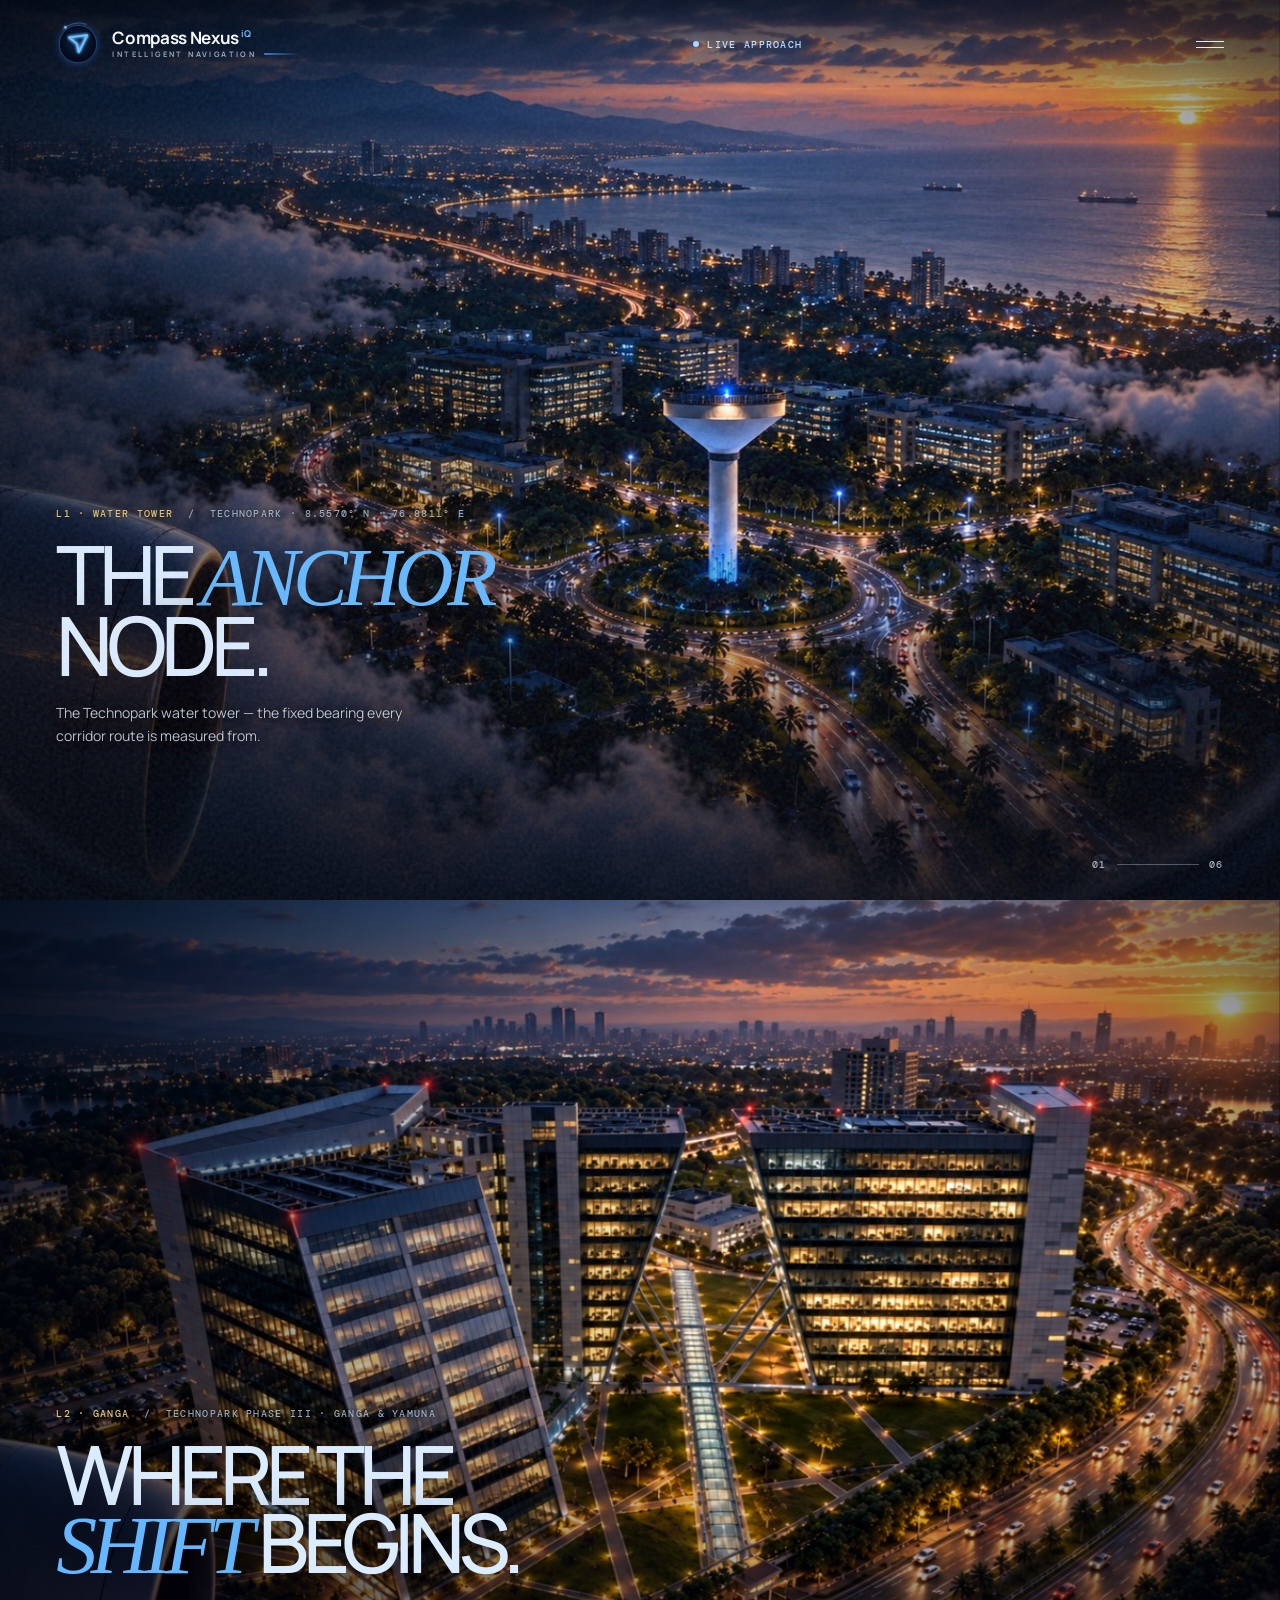
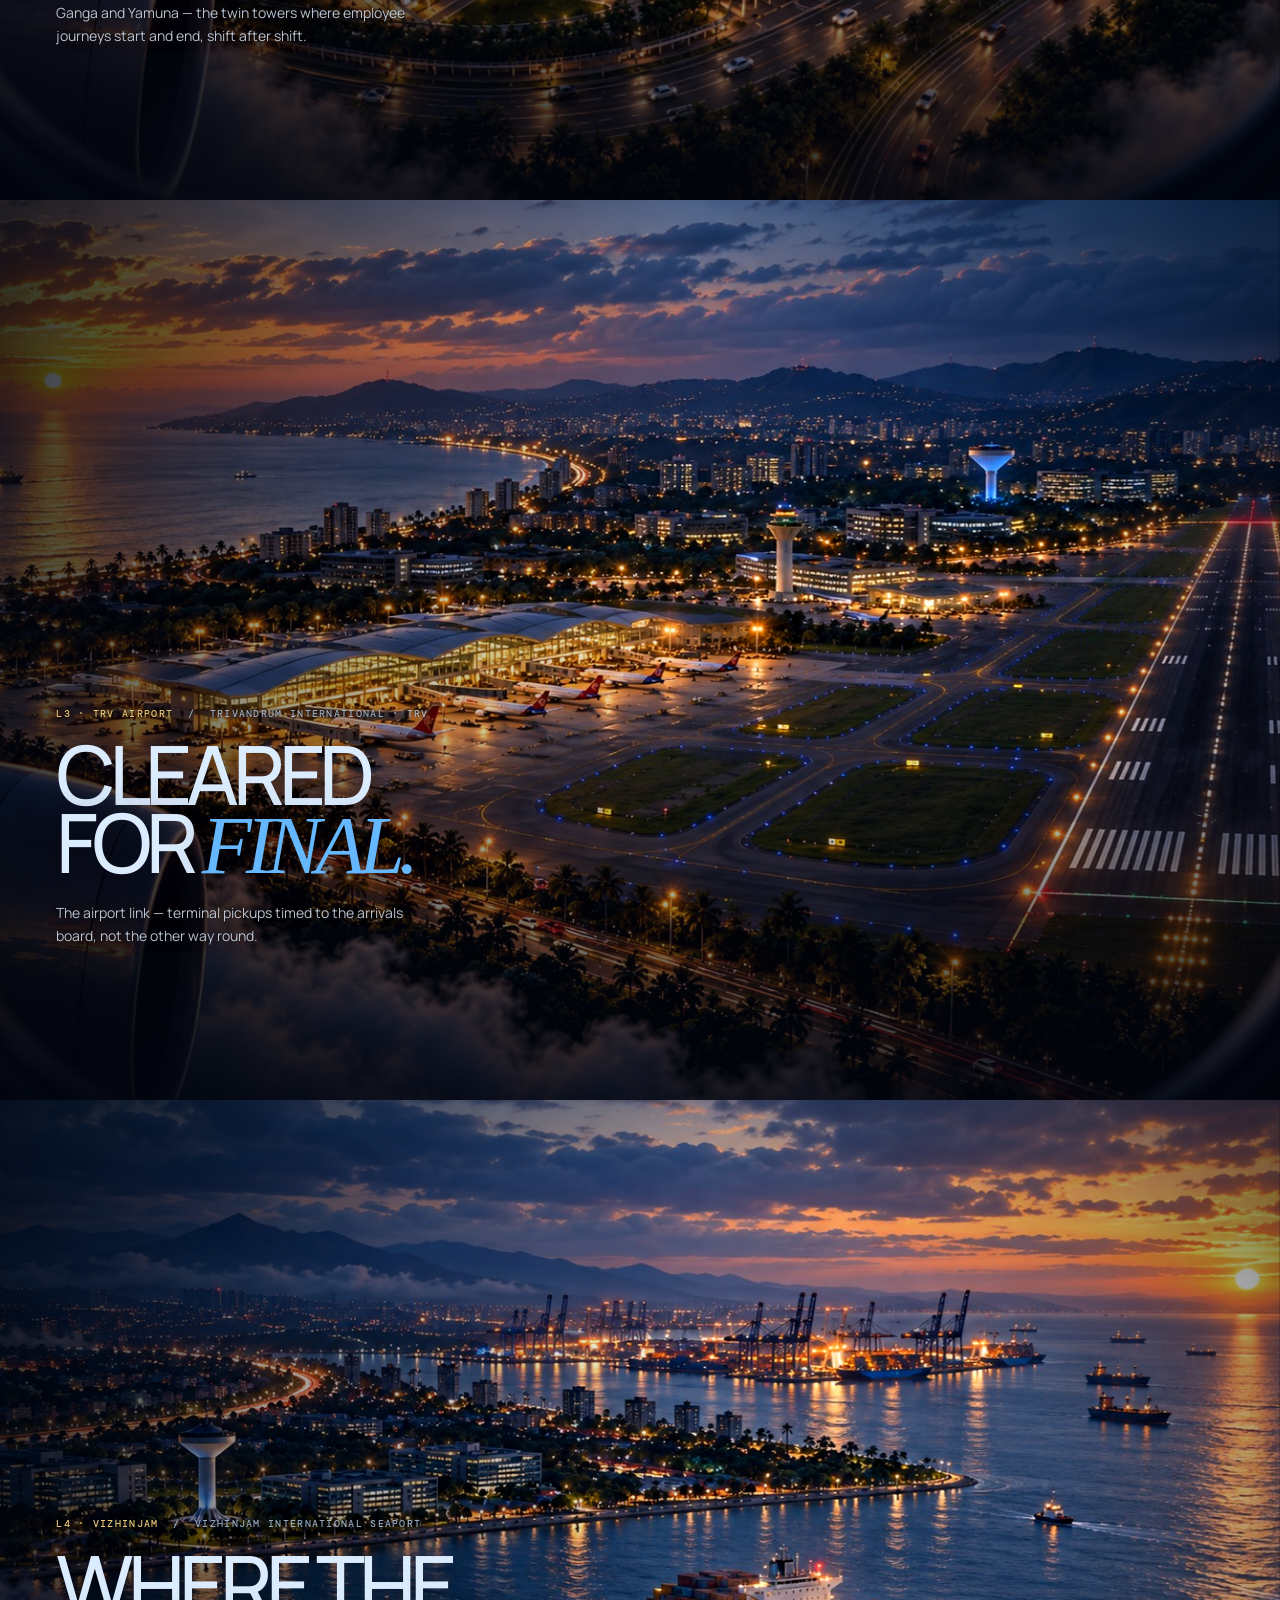
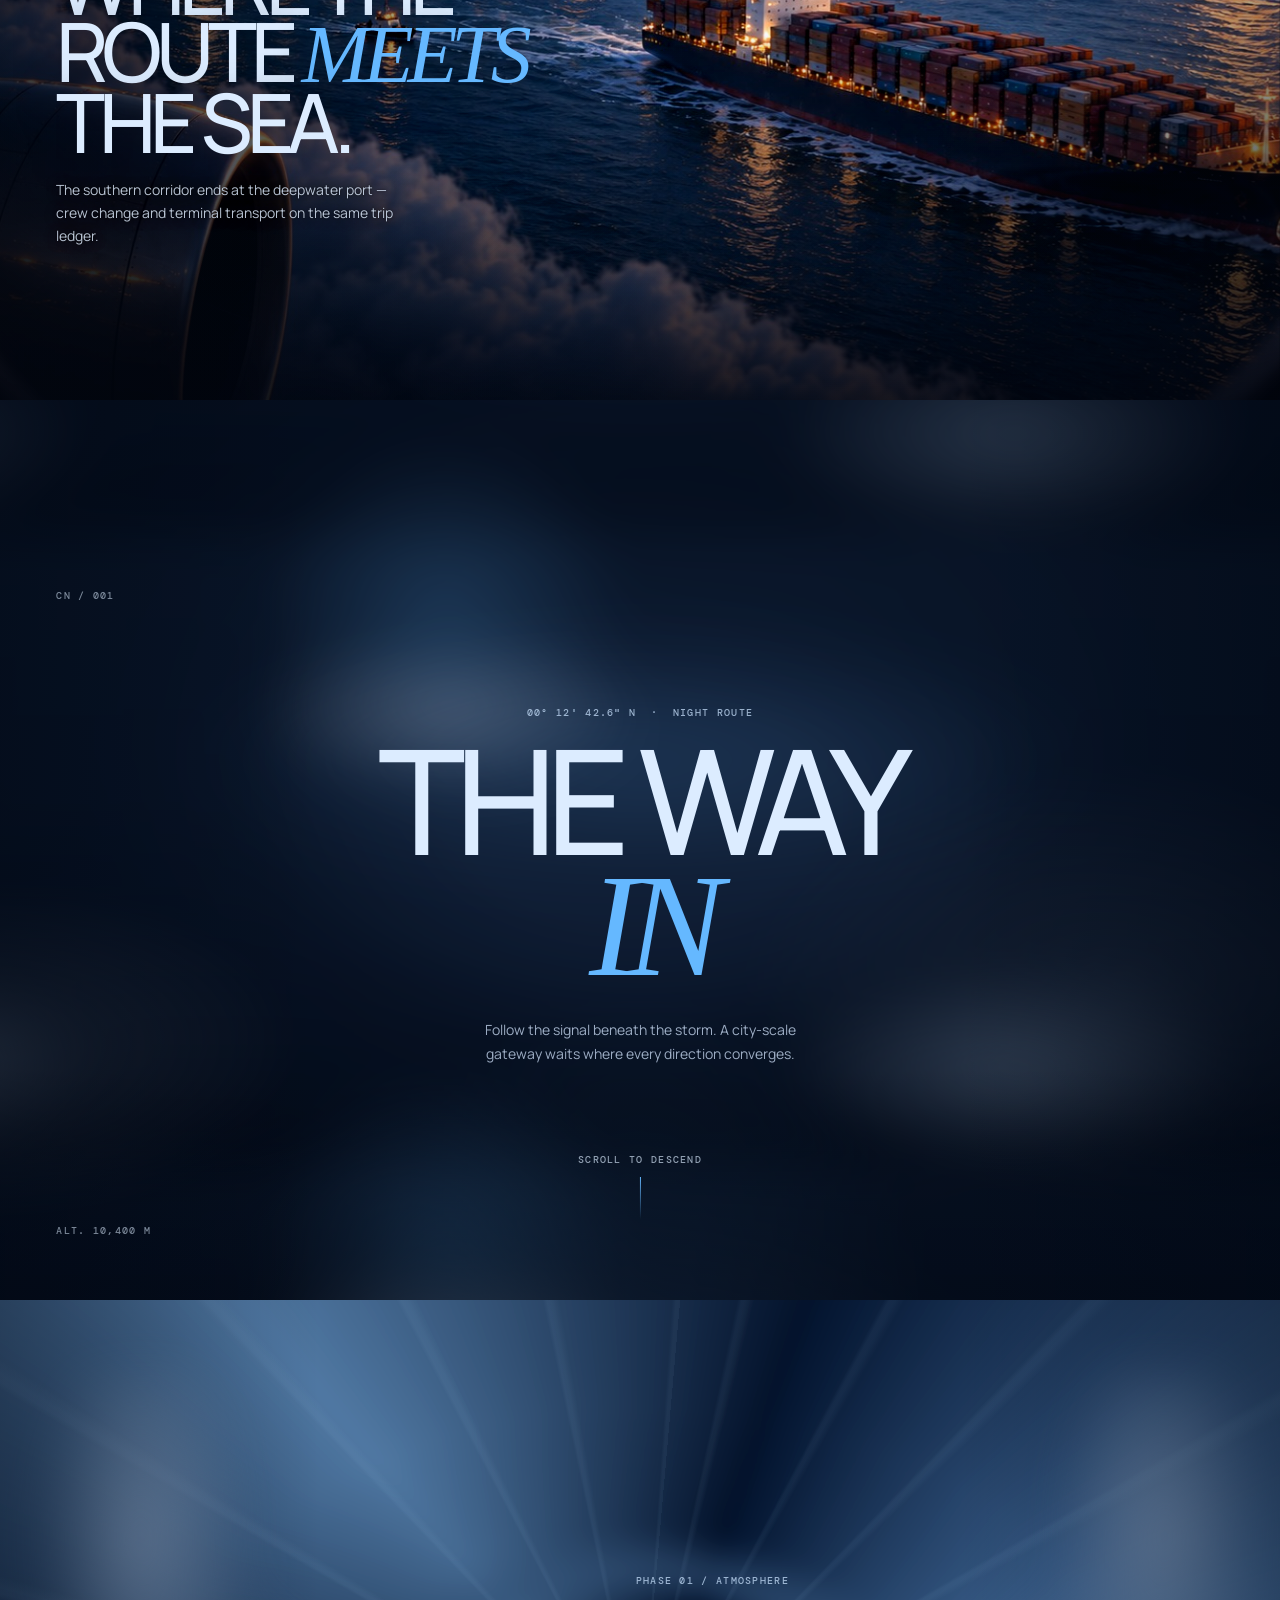
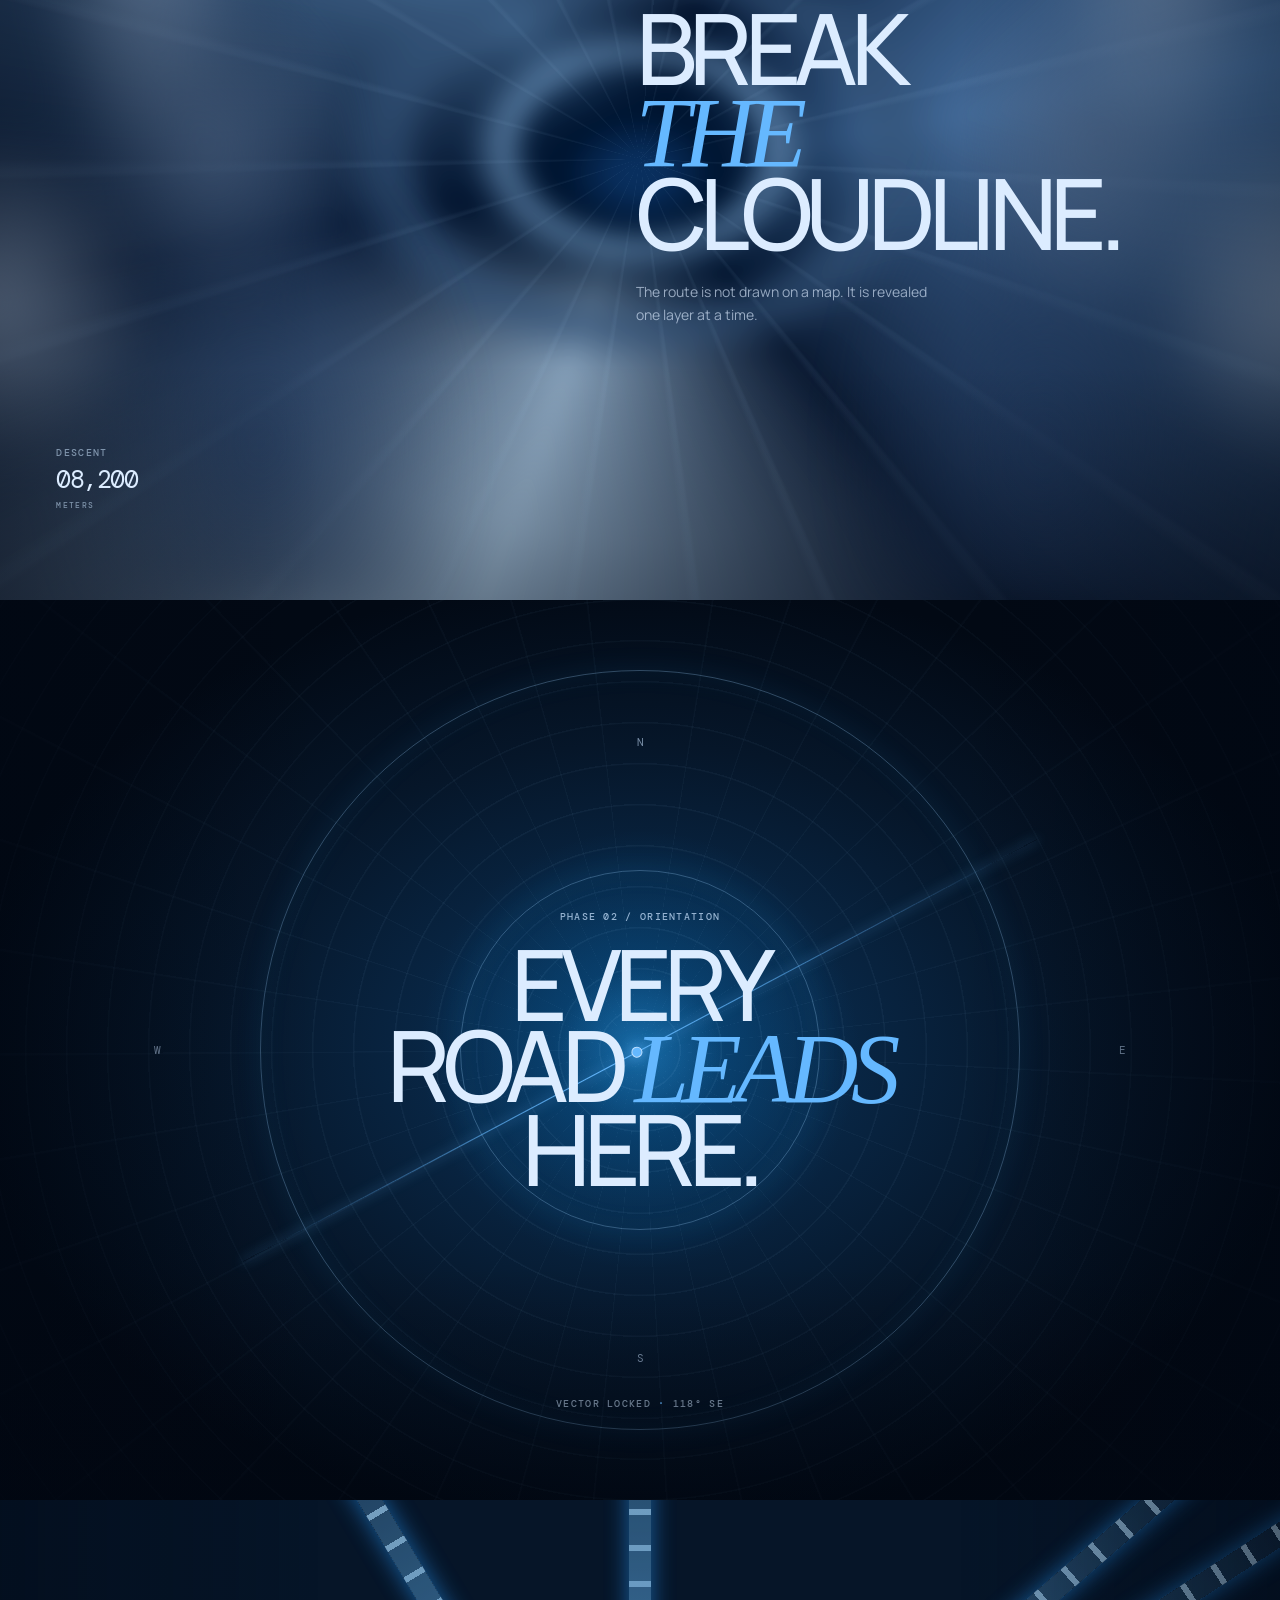
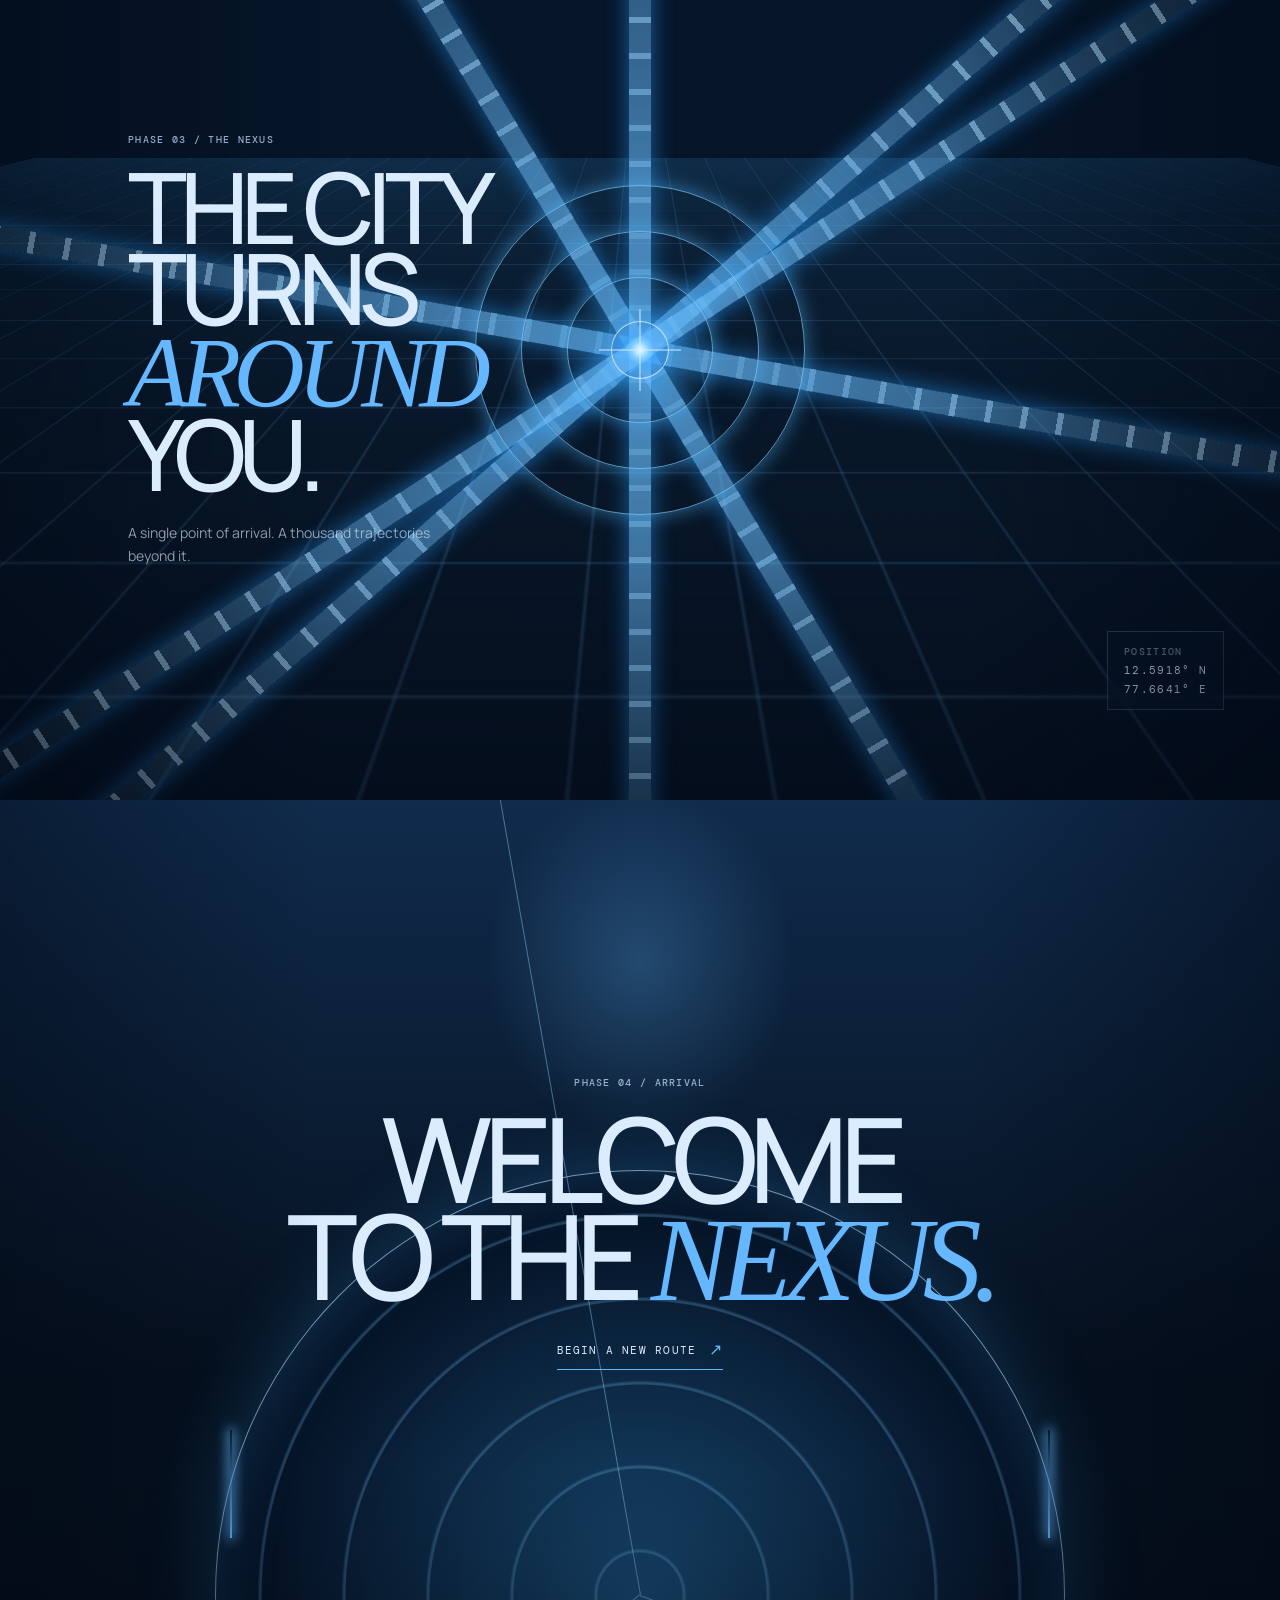
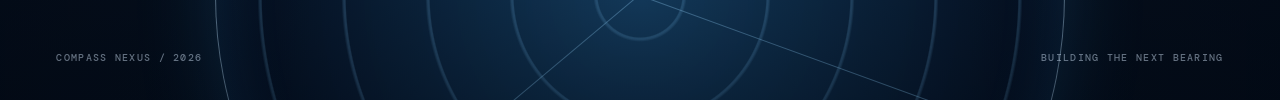
==== index.html @ 8a969ea8 "Add 4-layer cinematic flight opening and animated Compass Nexus iQ logo Pinned GSAP ScrollTrigger se" ====
<!doctype html>
<html lang="en">
  <head>
    <meta charset="UTF-8" />
    <meta name="viewport" content="width=device-width, initial-scale=1.0" />
    <meta name="theme-color" content="#050b15" />
    <title>Compass Nexus iQ — Intelligent Navigation</title>
    <link rel="preconnect" href="https://fonts.googleapis.com" />
    <link rel="preconnect" href="https://fonts.gstatic.com" crossorigin />
    <link href="https://fonts.googleapis.com/css2?family=DM+Mono:wght@400;500&family=Manrope:wght@400;500;600;700&display=swap" rel="stylesheet" />
    <link rel="stylesheet" href="styles.css" />
  </head>
  <body>
    <div class="grain" aria-hidden="true"></div>
    <header class="site-header">
      <a class="brand" href="#flight" aria-label="Compass Nexus iQ — Intelligent Navigation, home">
        <svg class="logo-badge" viewBox="0 0 64 64" aria-hidden="true">
          <defs>
            <radialGradient id="badgeFill" cx="50%" cy="45%" r="60%"><stop offset="0" stop-color="#0d2550" /><stop offset=".7" stop-color="#050d1f" /><stop offset="1" stop-color="#02060f" /></radialGradient>
            <filter id="arrowGlow" x="-50%" y="-50%" width="200%" height="200%"><feGaussianBlur stdDeviation="2.2" result="b" /><feMerge><feMergeNode in="b" /><feMergeNode in="b" /><feMergeNode in="SourceGraphic" /></feMerge></filter>
          </defs>
          <circle class="logo-disc" cx="32" cy="32" r="27" fill="url(#badgeFill)" />
          <circle class="logo-rim" cx="32" cy="32" r="27" fill="none" />
          <path class="logo-orbit" d="M9.6 11.4 A31 31 0 0 1 44 3.4" fill="none" />
          <circle class="logo-orbit-dot" r="1.9"><animateMotion dur="7s" begin="0s" repeatCount="indefinite" path="M9.6 11.4 A31 31 0 0 1 44 3.4" keyPoints="0;1;0" keyTimes="0;.5;1" calcMode="spline" keySplines=".45 0 .55 1;.45 0 .55 1" /></circle>
          <path class="logo-arrow" filter="url(#arrowGlow)" pathLength="1" d="M19 22.5 L45.5 19 L33 44 L30.4 31.8 Z M19 22.5 L30.4 31.8" fill="none" />
        </svg>
        <span class="logo-type">
          <span class="logo-word">Compass Nexus<sup>iQ</sup></span>
          <span class="logo-tagline"><span>INTELLIGENT NAVIGATION</span><i></i></span>
        </span>
      </a>
      <div class="flight-status">
        <span class="status-pulse"></span>
        <span>LIVE APPROACH</span>
      </div>
      <button class="menu-trigger" type="button" aria-label="Open navigation"><span></span><span></span></button>
    </header>

    <aside class="journey-rail" aria-label="Journey progress">
      <span class="rail-number">01</span>
      <span class="rail-line"><i class="rail-fill"></i></span>
      <span class="rail-number">06</span>
    </aside>

    <main>
      <section class="scene scene-flight" id="flight" data-scene="01" aria-label="Flight approach over four Thiruvananthapuram landmarks">
        <div class="flight-stage">
          <figure class="flight-layer" id="flight-l1" data-alt="11000">
            <img src="assets/flight/l1-technopark-water-tower.jpg" alt="Aerial dusk view from an aircraft window over the Technopark water tower, a circular smart-campus road network, office blocks and the Arabian Sea coastline." width="1672" height="941" decoding="async" fetchpriority="high" />
            <figcaption class="flight-caption">
              <p class="eyebrow"><b>L1 · WATER TOWER</b> &nbsp;/&nbsp; TECHNOPARK · 8.5570° N · 76.8811° E</p>
              <h2>THE <em>ANCHOR</em><br />NODE.</h2>
              <p>The Technopark water tower — the fixed bearing every corridor route is measured from.</p>
            </figcaption>
          </figure>
          <figure class="flight-layer" id="flight-l2" data-alt="7300">
            <img src="assets/flight/l2-technopark-ganga-towers.jpg" alt="Aircraft window view at sunset over the Ganga and Yamuna twin towers of Technopark Phase III, joined by an illuminated skybridge beside a busy highway." width="1672" height="941" decoding="async" loading="eager" />
            <figcaption class="flight-caption">
              <p class="eyebrow"><b>L2 · GANGA</b> &nbsp;/&nbsp; TECHNOPARK PHASE III · GANGA &amp; YAMUNA</p>
              <h2>WHERE THE<br /><em>SHIFT</em> BEGINS.</h2>
              <p>Ganga and Yamuna — the twin towers where employee journeys start and end, shift after shift.</p>
            </figcaption>
          </figure>
          <figure class="flight-layer" id="flight-l3" data-alt="3600">
            <img src="assets/flight/l3-trv-airport.jpg" alt="Golden-hour approach over Trivandrum International Airport, its lit terminal, parked aircraft and runway beside the coastline." width="1672" height="941" decoding="async" loading="eager" />
            <figcaption class="flight-caption">
              <p class="eyebrow"><b>L3 · TRV AIRPORT</b> &nbsp;/&nbsp; TRIVANDRUM INTERNATIONAL · TRV</p>
              <h2>CLEARED<br />FOR <em>FINAL.</em></h2>
              <p>The airport link — terminal pickups timed to the arrivals board, not the other way round.</p>
            </figcaption>
          </figure>
          <figure class="flight-layer" id="flight-l4" data-alt="0">
            <img src="assets/flight/l4-vizhinjam-seaport.jpg" alt="Aircraft window view over Vizhinjam deepwater seaport at dusk, with container cranes, a loaded container vessel and tugboats on the water." width="1672" height="941" decoding="async" loading="eager" />
            <figcaption class="flight-caption">
              <p class="eyebrow"><b>L4 · VIZHINJAM</b> &nbsp;/&nbsp; VIZHINJAM INTERNATIONAL SEAPORT</p>
              <h2>WHERE THE<br />ROUTE <em>MEETS</em><br />THE SEA.</h2>
              <p>The southern corridor ends at the deepwater port — crew change and terminal transport on the same trip ledger.</p>
            </figcaption>
          </figure>
          <div class="flight-intro" aria-hidden="true">
            <svg class="logo-badge logo-badge-xl" viewBox="0 0 64 64">
              <circle class="logo-disc" cx="32" cy="32" r="27" fill="url(#badgeFill)" />
              <circle class="logo-rim" cx="32" cy="32" r="27" fill="none" />
              <path class="logo-orbit" d="M9.6 11.4 A31 31 0 0 1 44 3.4" fill="none" />
              <circle class="logo-orbit-dot" r="1.9"><animateMotion dur="7s" begin="0s" repeatCount="indefinite" path="M9.6 11.4 A31 31 0 0 1 44 3.4" keyPoints="0;1;0" keyTimes="0;.5;1" calcMode="spline" keySplines=".45 0 .55 1;.45 0 .55 1" /></circle>
              <path class="logo-arrow" filter="url(#arrowGlow)" pathLength="1" d="M19 22.5 L45.5 19 L33 44 L30.4 31.8 Z M19 22.5 L30.4 31.8" fill="none" />
            </svg>
            <p class="logo-word">Compass Nexus<sup>iQ</sup></p>
            <p class="logo-tagline"><span>INTELLIGENT NAVIGATION</span><i></i></p>
          </div>
          <div class="flight-letterbox" aria-hidden="true"></div>
          <div class="flight-hud" aria-hidden="true">
            <svg class="flight-compass" viewBox="0 0 100 100">
              <circle cx="50" cy="50" r="46" />
              <g class="compass-dial">
                <path class="compass-ticks" d="M50 6v8M50 86v8M6 50h8M86 50h8M18.9 18.9l4.2 4.2M76.9 76.9l4.2 4.2M81.1 18.9l-4.2 4.2M23.1 76.9l-4.2 4.2" />
                <text x="50" y="25">N</text>
              </g>
              <path class="compass-needle" d="M50 30 L55 52 L50 48 L45 52 Z" />
            </svg>
            <div class="flight-altitude"><span>ALTITUDE</span><strong data-altitude>11,000</strong><small>METERS · DESCENDING</small></div>
          </div>
          <nav class="flight-dock" id="heroLayersDock" aria-label="Flight layers">
            <a href="#flight-l1" data-layer="0"><span>L1</span><b>WATER TOWER</b><i></i></a>
            <a href="#flight-l2" data-layer="1"><span>L2</span><b>GANGA</b><i></i></a>
            <a href="#flight-l3" data-layer="2"><span>L3</span><b>AIRPORT</b><i></i></a>
            <a href="#flight-l4" data-layer="3"><span>L4</span><b>SEAPORT</b><i></i></a>
          </nav>
        </div>
      </section>

      <section class="scene scene-arrival" id="arrival" data-scene="02">
        <div class="cloud-field cloud-field-far"></div>
        <div class="cloud-field cloud-field-near"></div>
        <div class="aurora-haze"></div>
        <div class="hero-content">
          <p class="eyebrow">00° 12' 42.6&quot; N &nbsp;·&nbsp; NIGHT ROUTE</p>
          <h1 class="hero-title"><span>THE WAY</span><em>IN</em></h1>
          <p class="hero-copy">Follow the signal beneath the storm. A city-scale gateway waits where every direction converges.</p>
        </div>
        <div class="scroll-prompt"><span>SCROLL TO DESCEND</span><i></i></div>
        <div class="scene-corner corner-top">CN / 001</div>
        <div class="scene-corner corner-bottom">ALT. 10,400 M</div>
      </section>

      <section class="scene scene-clouds" id="clouds" data-scene="03">
        <div class="storm-tunnel"></div>
        <div class="radial-beam"></div>
        <div class="cloud-bank cloud-bank-left"></div>
        <div class="cloud-bank cloud-bank-right"></div>
        <div class="scene-copy scene-copy-right">
          <p class="eyebrow">PHASE 01 / ATMOSPHERE</p>
          <h2>BREAK<br /><em>THE</em> CLOUDLINE.</h2>
          <p>The route is not drawn on a map. It is revealed one layer at a time.</p>
        </div>
        <div class="altitude-readout"><span>DESCENT</span><strong>08,200</strong><small>METERS</small></div>
      </section>

      <section class="scene scene-orbit" id="orbit" data-scene="04">
        <div class="city-glow"></div>
        <div class="orbital-grid"></div>
        <div class="direction direction-north">N</div>
        <div class="direction direction-east">E</div>
        <div class="direction direction-south">S</div>
        <div class="direction direction-west">W</div>
        <div class="orbit-ring orbit-ring-large"></div>
        <div class="orbit-ring orbit-ring-small"></div>
        <div class="approach-needle"><span></span></div>
        <div class="scene-copy scene-copy-center">
          <p class="eyebrow">PHASE 02 / ORIENTATION</p>
          <h2>EVERY<br />ROAD <em>LEADS</em><br />HERE.</h2>
        </div>
        <div class="orbit-caption">VECTOR LOCKED <span>·</span> 118° SE</div>
      </section>

      <section class="scene scene-nexus" id="nexus" data-scene="05">
        <div class="urban-grid"></div>
        <div class="street street-one"></div>
        <div class="street street-two"></div>
        <div class="street street-three"></div>
        <div class="street street-four"></div>
        <div class="street street-five"></div>
        <div class="nexus-rings"><i></i><i></i><i></i></div>
        <div class="nexus-core"><span></span><b></b></div>
        <div class="scene-copy scene-copy-left">
          <p class="eyebrow">PHASE 03 / THE NEXUS</p>
          <h2>THE CITY<br />TURNS <em>AROUND</em><br />YOU.</h2>
          <p>A single point of arrival. A thousand trajectories beyond it.</p>
        </div>
        <div class="coordinates-card"><span>POSITION</span><strong>12.5918° N</strong><strong>77.6641° E</strong></div>
      </section>

      <section class="scene scene-touchdown" id="touchdown" data-scene="06">
        <div class="touchdown-sky"></div>
        <div class="landing-platform"><i></i><i></i><i></i></div>
        <div class="beacon beacon-left"></div>
        <div class="beacon beacon-right"></div>
        <div class="touchdown-copy">
          <p class="eyebrow">PHASE 04 / ARRIVAL</p>
          <h2>WELCOME<br />TO THE <em>NEXUS.</em></h2>
          <a class="explore-link" href="#flight">BEGIN A NEW ROUTE <span>↗</span></a>
        </div>
        <footer class="scene-footer"><span>COMPASS NEXUS / 2026</span><span>BUILDING THE NEXT BEARING</span></footer>
      </section>
    </main>

    <script type="module" src="app.js"></script>
  </body>
</html>
---- styles.css ----
:root {
  color-scheme: dark;
  --ink: #050b15;
  --deep: #081325;
  --blue: #65b8ff;
  --sky: #bddfff;
  --mist: #dcecff;
  --line: rgb(186 220 255 / 22%);
  --mono: "DM Mono", monospace;
  --sans: "Manrope", sans-serif;
  --gold: #e8c77a;
}

* { box-sizing: border-box; }

html { scroll-behavior: auto; }

body {
  min-width: 320px;
  margin: 0;
  overflow-x: hidden;
  color: var(--mist);
  background: var(--ink);
  font-family: var(--sans);
}

body::selection { color: var(--ink); background: var(--blue); }

.grain {
  position: fixed;
  z-index: 20;
  inset: 0;
  pointer-events: none;
  opacity: .13;
  background-image: url("data:image/svg+xml,%3Csvg viewBox='0 0 250 250' xmlns='http://www.w3.org/2000/svg'%3E%3Cfilter id='n'%3E%3CfeTurbulence type='fractalNoise' baseFrequency='.85' numOctaves='4' stitchTiles='stitch'/%3E%3C/filter%3E%3Crect width='100%25' height='100%25' filter='url(%23n)' opacity='.75'/%3E%3C/svg%3E");
}

.site-header {
  position: fixed;
  z-index: 30;
  top: 0;
  left: 0;
  display: flex;
  align-items: center;
  justify-content: space-between;
  width: 100%;
  padding: 22px 4.4vw;
  background: linear-gradient(rgb(2 6 15 / 62%), transparent);
}

.flight-status, .menu-trigger, .journey-rail, .eyebrow, .scene-corner, .scroll-prompt, .altitude-readout, .orbit-caption, .coordinates-card, .scene-footer {
  font-family: var(--mono);
  font-size: 10px;
  font-weight: 500;
  letter-spacing: .13em;
}

.flight-status { display: flex; gap: 8px; align-items: center; color: var(--sky); }
.status-pulse { width: 6px; height: 6px; border-radius: 50%; background: #a7d7ff; box-shadow: 0 0 12px #65b8ff; }
.menu-trigger { display: grid; gap: 5px; width: 28px; padding: 8px 0; border: 0; color: inherit; background: transparent; cursor: pointer; }
.menu-trigger span { display: block; width: 100%; height: 1px; background: var(--mist); }

.journey-rail { position: fixed; z-index: 30; right: 4.4vw; bottom: 29px; display: flex; gap: 10px; align-items: center; color: rgb(220 236 255 / 72%); }
.rail-line { display: block; width: 82px; height: 1px; background: rgb(220 236 255 / 32%); }.rail-fill { display: block; width: 0; height: 100%; background: var(--blue); box-shadow: 0 0 7px var(--blue); }

.scene { position: relative; display: grid; min-height: 100svh; overflow: hidden; isolation: isolate; background: var(--deep); }
.scene::after { position: absolute; z-index: 4; inset: 0; pointer-events: none; content: ""; background: linear-gradient(90deg, rgb(0 6 17 / 38%), transparent 25%, transparent 75%, rgb(0 6 17 / 42%)), linear-gradient(0deg, rgb(0 4 13 / 38%), transparent 26%); }
.scene-corner { position: absolute; z-index: 5; left: 4.4vw; color: rgb(220 236 255 / 55%); }.corner-top { top: 21%; }.corner-bottom { bottom: 7%; }

.cloud-field, .cloud-bank, .storm-tunnel { position: absolute; z-index: -1; pointer-events: none; }
.cloud-field { inset: -14%; background: radial-gradient(ellipse at 50% 88%, rgb(69 130 185 / 42%), transparent 22%), radial-gradient(ellipse at 15% 65%, rgb(207 228 255 / 42%), transparent 14%), radial-gradient(ellipse at 76% 60%, rgb(187 216 248 / 28%), transparent 19%), radial-gradient(ellipse at 50% 44%, #101e35 0 22%, transparent 48%), linear-gradient(#081426, #071224 42%, #020916); filter: blur(9px); }
.cloud-field-far { transform: scale(1.15); opacity: .95; }.cloud-field-near { opacity: .7; filter: blur(25px); background-size: 71% 55%; background-position: 9% 80%, 95% 5%, 65% 80%, center, center; }
.aurora-haze { position: absolute; z-index: -1; top: 26%; left: 12%; width: 76%; height: 28%; opacity: .6; background: radial-gradient(ellipse, rgb(104 183 255 / 28%), transparent 68%); filter: blur(40px); }

.hero-content { z-index: 5; align-self: center; width: min(85vw, 880px); margin: 8vh auto 0; text-align: center; }.eyebrow { margin: 0 0 21px; color: rgb(203 227 255 / 73%); }.hero-title, .scene h2 { margin: 0; font-size: clamp(4.2rem, 11.4vw, 11rem); font-weight: 500; line-height: .82; letter-spacing: -.075em; }.hero-title span, .scene h2 { display: block; }.hero-title em, .scene h2 em { color: var(--blue); font-family: Georgia, serif; font-weight: 400; }.hero-title em { margin-left: .15em; }.hero-copy { width: min(38ch, 82vw); margin: 32px auto 0; color: rgb(213 231 255 / 73%); font-size: 14px; line-height: 1.7; }.scroll-prompt { position: absolute; z-index: 5; bottom: 9%; left: 50%; display: grid; gap: 11px; justify-items: center; transform: translateX(-50%); color: rgb(220 236 255 / 65%); }.scroll-prompt i { display: block; width: 1px; height: 42px; background: linear-gradient(var(--blue), transparent); }

.scene-clouds { background: #071327; }.storm-tunnel { inset: -13%; background: radial-gradient(ellipse at 50% 52%, #163862 0 2%, #0c1f38 7%, rgb(7 19 39 / 20%) 21%, transparent 44%), conic-gradient(from 20deg at 50% 52%, #101f37, #5279a6, #19273d, #9fb9d0, #16253d, #55799f, #101d33); filter: blur(9px) contrast(112%); }.storm-tunnel::after { position: absolute; inset: 10%; content: ""; opacity: .9; background: radial-gradient(ellipse at 50% 50%, transparent 13%, rgb(126 165 203 / 70%) 14% 15%, transparent 19% 24%, rgb(59 87 120 / 72%) 26% 29%, transparent 34%); filter: blur(10px); }.radial-beam { position: absolute; z-index: -1; inset: 0; opacity: .35; background: repeating-conic-gradient(from 5deg at 50% 51%, transparent 0 7deg, rgb(173 216 255 / 15%) 7.5deg 8deg, transparent 9deg 16deg); }.cloud-bank { top: 8%; width: 52%; height: 92%; opacity: .8; filter: blur(24px); background: radial-gradient(ellipse at 50% 20%, #829bbb, transparent 23%), radial-gradient(ellipse at 60% 45%, #526b8d, transparent 27%), radial-gradient(ellipse at 28% 64%, #9aafca, transparent 23%), radial-gradient(ellipse at 68% 81%, #233d63, transparent 33%); }.cloud-bank-left { left: -15%; }.cloud-bank-right { right: -17%; transform: scaleX(-1); }.scene-copy { z-index: 5; align-self: center; }.scene-copy-right { justify-self: end; width: min(44vw, 510px); margin-right: 10.5vw; }.scene h2 { font-size: clamp(3.3rem, 7.7vw, 8rem); }.scene-copy > p:last-child { max-width: 35ch; margin: 26px 0 0; color: rgb(215 230 250 / 65%); font-size: 14px; line-height: 1.65; }.altitude-readout { position: absolute; z-index: 5; bottom: 10%; left: 4.4vw; display: grid; gap: 4px; color: rgb(204 229 255 / 55%); }.altitude-readout strong { color: var(--mist); font-size: 25px; font-weight: 400; letter-spacing: -.06em; }.altitude-readout small { font-size: 8px; }

.scene-orbit { place-items: center; background: #061326; }.city-glow { position: absolute; z-index: -3; inset: 0; background: radial-gradient(circle at center, rgb(59 178 255 / 29%), transparent 11%), radial-gradient(circle at center, rgb(7 88 147 / 67%), transparent 28%), radial-gradient(ellipse at center, #0b355e, #061629 48%, #020914 75%); }.orbital-grid { position: absolute; z-index: -2; width: 160vmax; height: 160vmax; opacity: .5; background: repeating-radial-gradient(circle, transparent 0 39px, rgb(165 216 255 / 13%) 40px 41px), repeating-conic-gradient(from 0deg, transparent 0 9deg, rgb(165 216 255 / 10%) 9.15deg 9.3deg); mask-image: radial-gradient(circle, black, transparent 69%); }.orbit-ring { position: absolute; border: 1px solid rgb(153 208 255 / 30%); border-radius: 50%; box-shadow: inset 0 0 30px rgb(72 183 255 / 6%), 0 0 30px rgb(72 183 255 / 7%); }.orbit-ring-large { width: min(83vw, 760px); height: min(83vw, 760px); }.orbit-ring-small { width: min(42vw, 360px); height: min(42vw, 360px); }.approach-needle { position: absolute; width: min(96vw, 900px); height: 1px; transform: rotate(-28deg); background: linear-gradient(90deg, transparent, var(--blue) 47%, transparent); box-shadow: 0 0 12px var(--blue); }.approach-needle span { position: absolute; top: -5px; left: 49%; width: 11px; height: 11px; border: 1px solid var(--sky); border-radius: 50%; background: var(--blue); box-shadow: 0 0 15px var(--blue); }.direction { position: absolute; z-index: 2; color: rgb(201 226 255 / 58%); font-family: var(--mono); font-size: 11px; }.direction-north { top: 15%; }.direction-east { right: 12%; }.direction-south { bottom: 15%; }.direction-west { left: 12%; }.scene-copy-center { justify-self: center; text-align: center; }.orbit-caption { position: absolute; z-index: 3; bottom: 10%; color: rgb(202 225 249 / 65%); }.orbit-caption span { color: var(--blue); }

.scene-nexus { align-items: center; background: #061528; }.urban-grid { position: absolute; z-index: -2; inset: -10%; opacity: .63; transform: perspective(670px) rotateX(63deg) scale(1.8); background-image: linear-gradient(rgb(115 191 255 / 24%) 1px, transparent 1px), linear-gradient(90deg, rgb(115 191 255 / 24%) 1px, transparent 1px), linear-gradient(#133a5a, #061322 65%); background-size: 50px 50px, 50px 50px, 100% 100%; }.street { position: absolute; z-index: -1; top: 50%; left: 50%; width: 150vmax; height: 22px; opacity: .75; background: linear-gradient(90deg, transparent, rgb(130 210 255 / 7%) 8%, rgb(104 189 255 / 88%) 45% 55%, rgb(130 210 255 / 7%) 92%, transparent), repeating-linear-gradient(90deg, transparent 0 15px, rgb(207 235 255 / 90%) 15px 21px, transparent 21px 36px); box-shadow: 0 0 23px rgb(42 158 255 / 77%); }.street-one { transform: translate(-50%, -50%) rotate(10deg); }.street-two { transform: translate(-50%, -50%) rotate(59deg); }.street-three { transform: translate(-50%, -50%) rotate(-41deg); }.street-four { transform: translate(-50%, -50%) rotate(90deg); }.street-five { transform: translate(-50%, -50%) rotate(147deg); }.nexus-rings { position: absolute; z-index: 1; left: 50%; top: 50%; width: min(32vw, 330px); aspect-ratio: 1; transform: translate(-50%, -50%); }.nexus-rings i { position: absolute; border: 1px solid rgb(141 211 255 / 65%); border-radius: 50%; box-shadow: 0 0 20px rgb(79 183 255 / 55%); }.nexus-rings i:nth-child(1) { inset: 0; }.nexus-rings i:nth-child(2) { inset: 14%; }.nexus-rings i:nth-child(3) { inset: 28%; }.nexus-core { position: absolute; z-index: 2; top: 50%; left: 50%; width: 58px; aspect-ratio: 1; transform: translate(-50%, -50%); border: 1px solid rgb(209 238 255 / 84%); border-radius: 50%; background: radial-gradient(circle, #eeffff, #78c9ff 24%, rgb(75 165 255 / 18%) 36%, transparent 66%); box-shadow: 0 0 50px 13px rgb(82 183 255 / 46%); }.nexus-core span, .nexus-core b { position: absolute; top: 50%; left: 50%; display: block; background: var(--mist); transform: translate(-50%, -50%); }.nexus-core span { width: 1px; height: 82px; }.nexus-core b { width: 82px; height: 1px; }.scene-copy-left { width: min(44vw, 520px); margin-left: 10vw; }.coordinates-card { position: absolute; z-index: 4; right: 4.4vw; bottom: 10%; display: grid; gap: 5px; padding: 13px 16px; border: 1px solid var(--line); color: rgb(213 234 255 / 52%); background: rgb(9 28 52 / 38%); backdrop-filter: blur(9px); }.coordinates-card strong { color: var(--mist); font-size: 11px; font-weight: 400; }

.scene-touchdown { place-items: center; background: #071629; }.touchdown-sky { position: absolute; z-index: -2; inset: 0; background: radial-gradient(ellipse at 50% 18%, rgb(100 186 255 / 25%), transparent 17%), linear-gradient(180deg, #102b4c, #06111f 64%); }.landing-platform { position: absolute; z-index: 1; bottom: -25vw; width: min(79vw, 850px); aspect-ratio: 1; border: 1px solid rgb(179 224 255 / 65%); border-radius: 50%; background: repeating-radial-gradient(circle, transparent 0 7%, rgb(124 201 255 / 24%) 7.2% 7.4%, transparent 7.8% 14%), radial-gradient(circle, rgb(29 87 133 / 77%), #061529 61%); box-shadow: 0 0 80px rgb(55 170 255 / 24%), inset 0 0 60px rgb(66 175 255 / 18%); }.landing-platform i { position: absolute; top: 50%; left: 50%; width: 100%; height: 1px; background: rgb(143 211 255 / 45%); transform-origin: 0 0; }.landing-platform i:nth-child(1) { transform: rotate(20deg); }.landing-platform i:nth-child(2) { transform: rotate(140deg); }.landing-platform i:nth-child(3) { transform: rotate(260deg); }.beacon { position: absolute; z-index: 2; bottom: 18%; width: 2px; height: 12vh; background: linear-gradient(transparent, var(--blue)); box-shadow: 0 0 12px 2px var(--blue); }.beacon-left { left: 18%; }.beacon-right { right: 18%; }.touchdown-copy { position: relative; z-index: 4; align-self: center; margin-top: -6vh; text-align: center; }.touchdown-copy h2 { font-size: clamp(3.8rem, 9.2vw, 9.3rem); }.explore-link { display: inline-flex; gap: 13px; align-items: center; margin-top: 31px; padding-bottom: 9px; border-bottom: 1px solid var(--blue); color: var(--mist); font-family: var(--mono); font-size: 11px; letter-spacing: .11em; text-decoration: none; }.explore-link span { color: var(--blue); font-size: 16px; }.scene-footer { position: absolute; z-index: 5; right: 4.4vw; bottom: 4%; left: 4.4vw; display: flex; justify-content: space-between; color: rgb(217 234 255 / 45%); }

/* ---------- Compass Nexus iQ logo ---------- */
.brand { display: inline-flex; gap: 12px; align-items: center; color: #f3f7ff; text-decoration: none; }
.logo-badge { width: 44px; height: 44px; overflow: visible; }
.logo-disc { filter: drop-shadow(0 0 6px rgb(52 132 255 / 45%)); }
.logo-rim { stroke: rgb(120 180 255 / 42%); stroke-width: .8; }
.logo-orbit { stroke: rgb(120 180 255 / 55%); stroke-width: .9; stroke-linecap: round; stroke-dasharray: 60; stroke-dashoffset: 60; animation: orbit-draw 1.4s .3s cubic-bezier(.6, 0, .2, 1) forwards; }
.logo-orbit-dot { fill: #9fd0ff; stroke: rgb(101 184 255 / 55%); stroke-width: 1.4; opacity: 0; animation: dot-in .6s 1.4s ease-out forwards; }
.logo-arrow { stroke: #6fc3ff; stroke-width: 2.6; stroke-linejoin: round; stroke-linecap: round; stroke-dasharray: 1; stroke-dashoffset: 1; animation: arrow-draw 1.6s .2s cubic-bezier(.65, 0, .25, 1) forwards, arrow-glow 3.2s 1.8s ease-in-out infinite; }
.logo-type { display: grid; gap: 3px; }
.logo-word { margin: 0; font-family: var(--sans); font-size: 17px; font-weight: 700; line-height: 1; letter-spacing: -.02em; white-space: nowrap; }
.logo-word sup { margin-left: 2px; color: var(--blue); font-size: .55em; font-weight: 700; vertical-align: super; }
.logo-tagline { display: flex; gap: 8px; align-items: center; margin: 0; color: rgb(203 220 245 / 72%); font-family: var(--sans); font-size: 7.5px; font-weight: 700; letter-spacing: .32em; white-space: nowrap; }
.logo-tagline i { display: block; width: 36px; height: 2px; border-radius: 2px; background: linear-gradient(90deg, #2f7fe0, rgb(101 184 255 / 0%)); transform-origin: left; animation: tagline-sweep 1.2s 1s cubic-bezier(.6, 0, .2, 1) both; }
@keyframes arrow-draw { to { stroke-dashoffset: 0; } }
@keyframes arrow-glow { 50% { stroke: #bfe4ff; } }
@keyframes orbit-draw { to { stroke-dashoffset: 0; } }
@keyframes dot-in { to { opacity: 1; } }
@keyframes tagline-sweep { from { transform: scaleX(0); opacity: 0; } }

/* ---------- 4-layer flight sequence ---------- */
.scene-flight { display: block; min-height: 0; background: #02060d; }
.scene-flight::after { display: none; }
.flight-stage { position: relative; }
.flight-layer { position: relative; height: 100svh; margin: 0; overflow: hidden; background: #02060d; }
.flight-layer img { position: absolute; inset: 0; width: 100%; height: 100%; object-fit: cover; filter: saturate(1.08) contrast(1.06); will-change: transform; }
.flight-layer::after { position: absolute; inset: 0; pointer-events: none; content: ""; background: linear-gradient(90deg, rgb(1 5 14 / 62%), rgb(1 5 14 / 0%) 55%), radial-gradient(ellipse at 50% 45%, transparent 45%, rgb(1 4 12 / 70%) 100%), linear-gradient(0deg, rgb(1 5 14 / 78%), transparent 42%); }
.flight-caption .eyebrow, .flight-caption > p:last-child, .flight-altitude { text-shadow: 0 1px 12px rgb(0 0 0 / 85%), 0 0 2px rgb(0 0 0 / 70%); }
.flight-caption { position: absolute; z-index: 2; bottom: 17vh; left: 4.4vw; width: min(90vw, 560px); }
.flight-caption .eyebrow b { color: var(--gold); font-weight: 500; }
.flight-caption h2 { font-size: clamp(2.8rem, 6.4vw, 6.4rem); text-shadow: 0 6px 40px rgb(0 0 0 / 55%); }
.flight-caption > p:last-child { max-width: 40ch; margin: 22px 0 0; color: rgb(222 236 255 / 82%); font-size: 14px; line-height: 1.65; }
.flight-intro, .flight-hud, .flight-dock, .flight-letterbox { display: none; }

.scene-flight.is-cinematic .flight-stage { height: 100svh; overflow: hidden; }
.scene-flight.is-cinematic .flight-layer { position: absolute; inset: 0; height: auto; }
.scene-flight.is-cinematic .flight-letterbox { position: absolute; z-index: 6; inset: 0; display: block; pointer-events: none; box-shadow: inset 0 7vh 0 #000, inset 0 -7vh 0 #000; }
.scene-flight.is-cinematic .flight-intro { position: absolute; z-index: 7; inset: 0; display: grid; place-content: center; justify-items: center; gap: 14px; text-align: center; pointer-events: none; background: radial-gradient(ellipse at center, rgb(2 8 20 / 72%), rgb(2 8 20 / 0%) 60%); }
.logo-badge-xl { width: clamp(96px, 14vw, 150px); height: auto; margin-bottom: 10px; }
.flight-intro .logo-word { font-size: clamp(2.4rem, 6vw, 4.6rem); letter-spacing: -.035em; }
.flight-intro .logo-tagline { font-size: clamp(9px, 1.1vw, 13px); }
.flight-intro .logo-tagline i { width: clamp(50px, 8vw, 110px); }
.scene-flight.is-cinematic .flight-hud { position: absolute; z-index: 7; top: 12vh; right: 4.4vw; display: flex; gap: 16px; align-items: center; }
.flight-compass { width: 74px; height: 74px; }
.flight-compass circle { fill: rgb(4 14 30 / 45%); stroke: rgb(186 220 255 / 40%); stroke-width: 1; backdrop-filter: blur(6px); }
.compass-ticks { stroke: rgb(220 236 255 / 70%); stroke-width: 1.4; }
.flight-compass text { fill: var(--gold); font-family: var(--mono); font-size: 11px; text-anchor: middle; dominant-baseline: middle; }
.compass-needle { fill: var(--blue); filter: drop-shadow(0 0 4px var(--blue)); }
.flight-altitude { display: grid; gap: 3px; color: rgb(204 229 255 / 62%); font-family: var(--mono); font-size: 9px; letter-spacing: .14em; }
.flight-altitude strong { color: var(--mist); font-size: 26px; font-weight: 400; letter-spacing: -.04em; font-variant-numeric: tabular-nums; }
.flight-altitude small { font-size: 8px; }
.scene-flight.is-cinematic .flight-dock { position: absolute; z-index: 8; bottom: calc(7vh + 18px); left: 50%; display: flex; gap: 6px; padding: 6px; transform: translateX(-50%); border: 1px solid rgb(186 220 255 / 22%); border-radius: 14px; background: rgb(6 16 34 / 48%); backdrop-filter: blur(14px) saturate(1.3); -webkit-backdrop-filter: blur(14px) saturate(1.3); }
.flight-dock a { position: relative; display: grid; gap: 2px; min-width: 104px; padding: 8px 12px 11px; overflow: hidden; border-radius: 9px; color: rgb(220 236 255 / 60%); font-family: var(--mono); font-size: 9px; letter-spacing: .12em; text-decoration: none; transition: color .3s, background .3s; }
.flight-dock a b { font-weight: 500; }
.flight-dock a span { color: var(--gold); opacity: .75; }
.flight-dock a i { position: absolute; right: 12px; bottom: 5px; left: 12px; height: 2px; background: rgb(220 236 255 / 16%); }
.flight-dock a i::after { display: block; width: calc(var(--p, 0) * 100%); height: 100%; content: ""; background: var(--blue); box-shadow: 0 0 6px var(--blue); }
.flight-dock a[aria-current="step"] { color: #fff; background: rgb(101 184 255 / 14%); }
.flight-dock a:hover, .flight-dock a:focus-visible { color: #fff; }
.flight-dock a:focus-visible { outline: 1px solid var(--blue); outline-offset: 2px; }

@media (max-width: 700px) {
  .logo-badge { width: 38px; height: 38px; }.logo-word { font-size: 15px; }.logo-tagline { font-size: 6.5px; }.logo-tagline i { width: 22px; }
  .flight-caption { bottom: 22vh; left: 22px; width: auto; right: 22px; }.flight-caption > p:last-child { font-size: 13px; }
  .scene-flight.is-cinematic .flight-hud { top: 11vh; right: 22px; }.flight-compass { width: 54px; height: 54px; }.flight-altitude strong { font-size: 20px; }
  .scene-flight.is-cinematic .flight-dock { right: 12px; left: 12px; bottom: calc(5vh + 12px); transform: none; }.flight-dock a { flex: 1; min-width: 0; padding: 7px 8px 10px; font-size: 8px; }.flight-dock a b { overflow: hidden; text-overflow: ellipsis; white-space: nowrap; }
  .scene-flight.is-cinematic .flight-letterbox { box-shadow: inset 0 5vh 0 #000, inset 0 -5vh 0 #000; }
  .site-header { padding: 22px 22px; }.flight-status { display: none; }.journey-rail { right: 22px; bottom: 21px; }.rail-line { width: 48px; }.scene-corner { left: 22px; }.scene-copy-right, .scene-copy-left { align-self: end; width: auto; margin: 0 22px 18vh; }.scene-copy-right { justify-self: start; }.scene-copy > p:last-child { margin-top: 18px; }.altitude-readout { bottom: 8%; left: 22px; }.direction-east { right: 7%; }.direction-west { left: 7%; }.scene-copy-center { align-self: center; }.orbit-caption { bottom: 16%; }.nexus-rings { width: 64vw; }.coordinates-card { right: 22px; bottom: 8%; }.touchdown-copy { margin-top: -11vh; }.scene-footer { right: 22px; bottom: 4%; left: 22px; font-size: 8px; }.hero-copy { font-size: 13px; }.corner-top { top: 18%; }
}

@media (prefers-reduced-motion: reduce) { *, *::before, *::after { scroll-behavior: auto !important; animation-duration: .01ms !important; animation-iteration-count: 1 !important; transition-duration: .01ms !important; } }
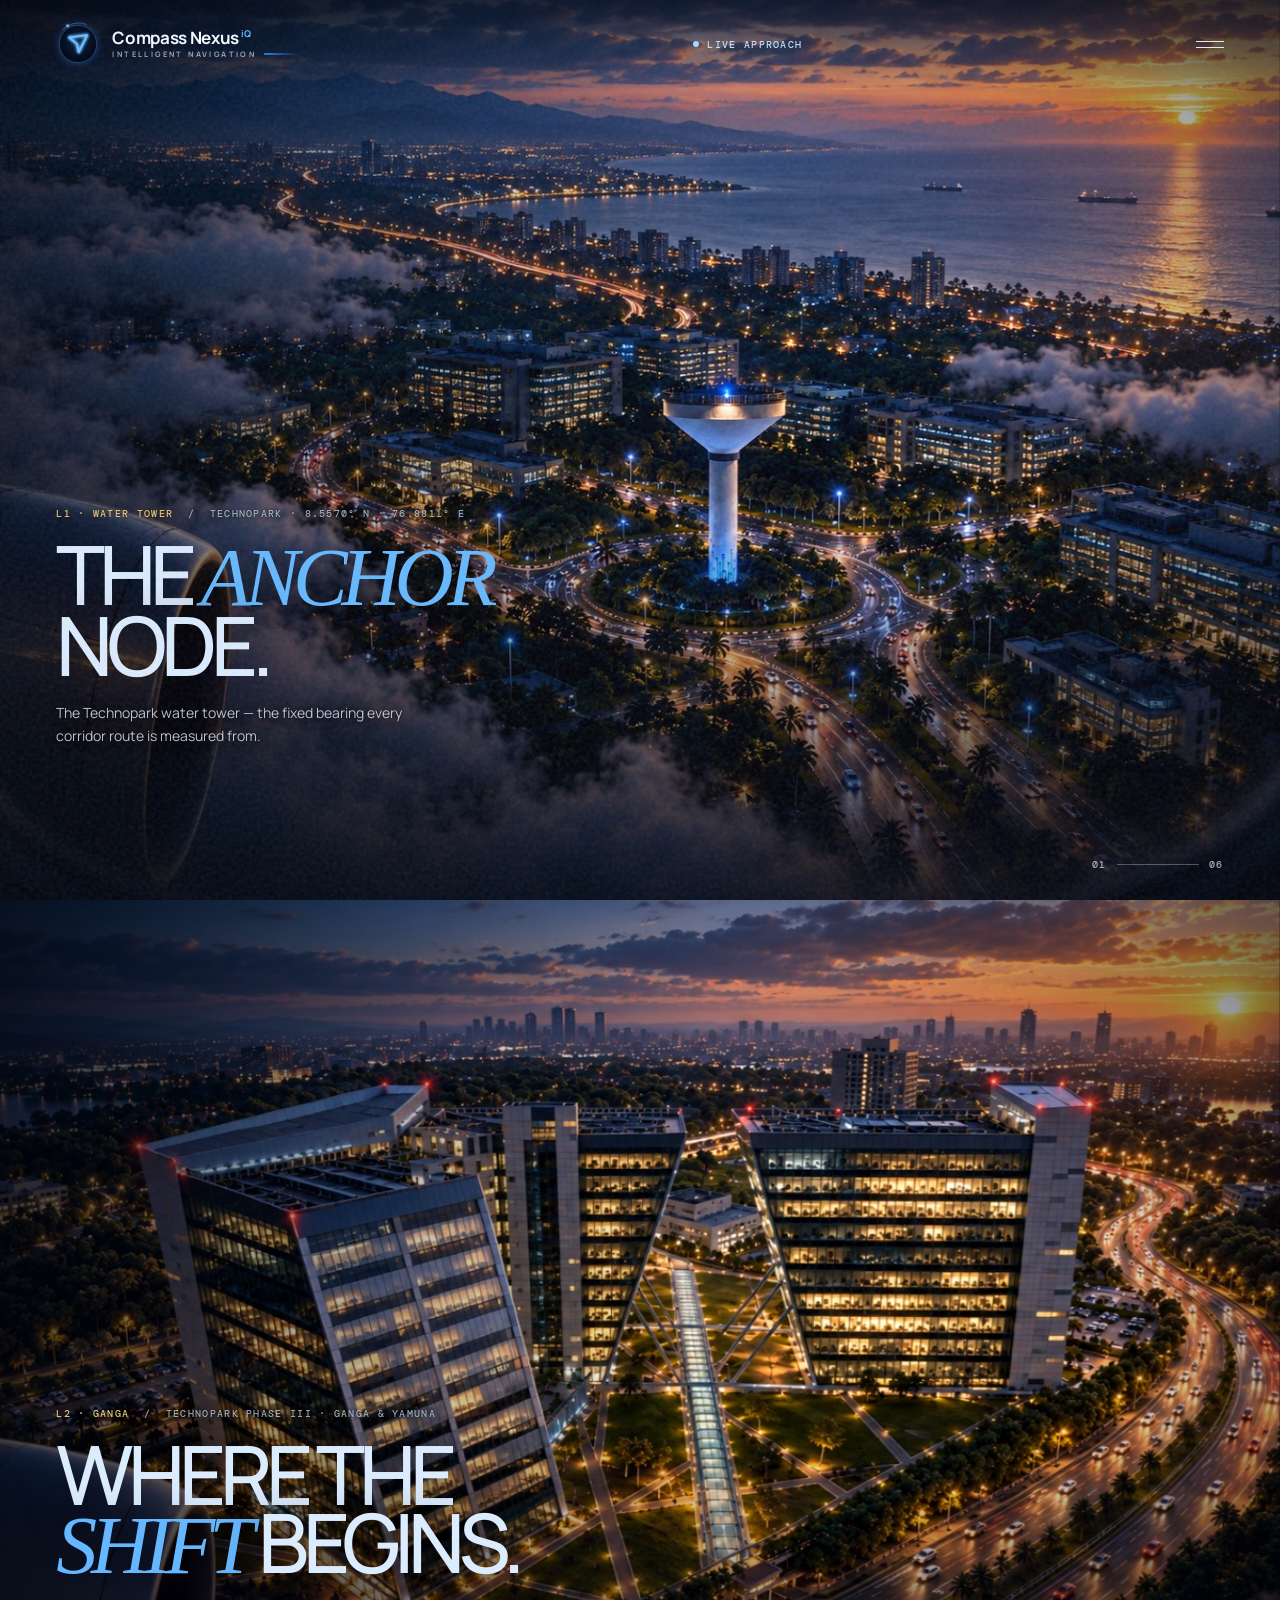
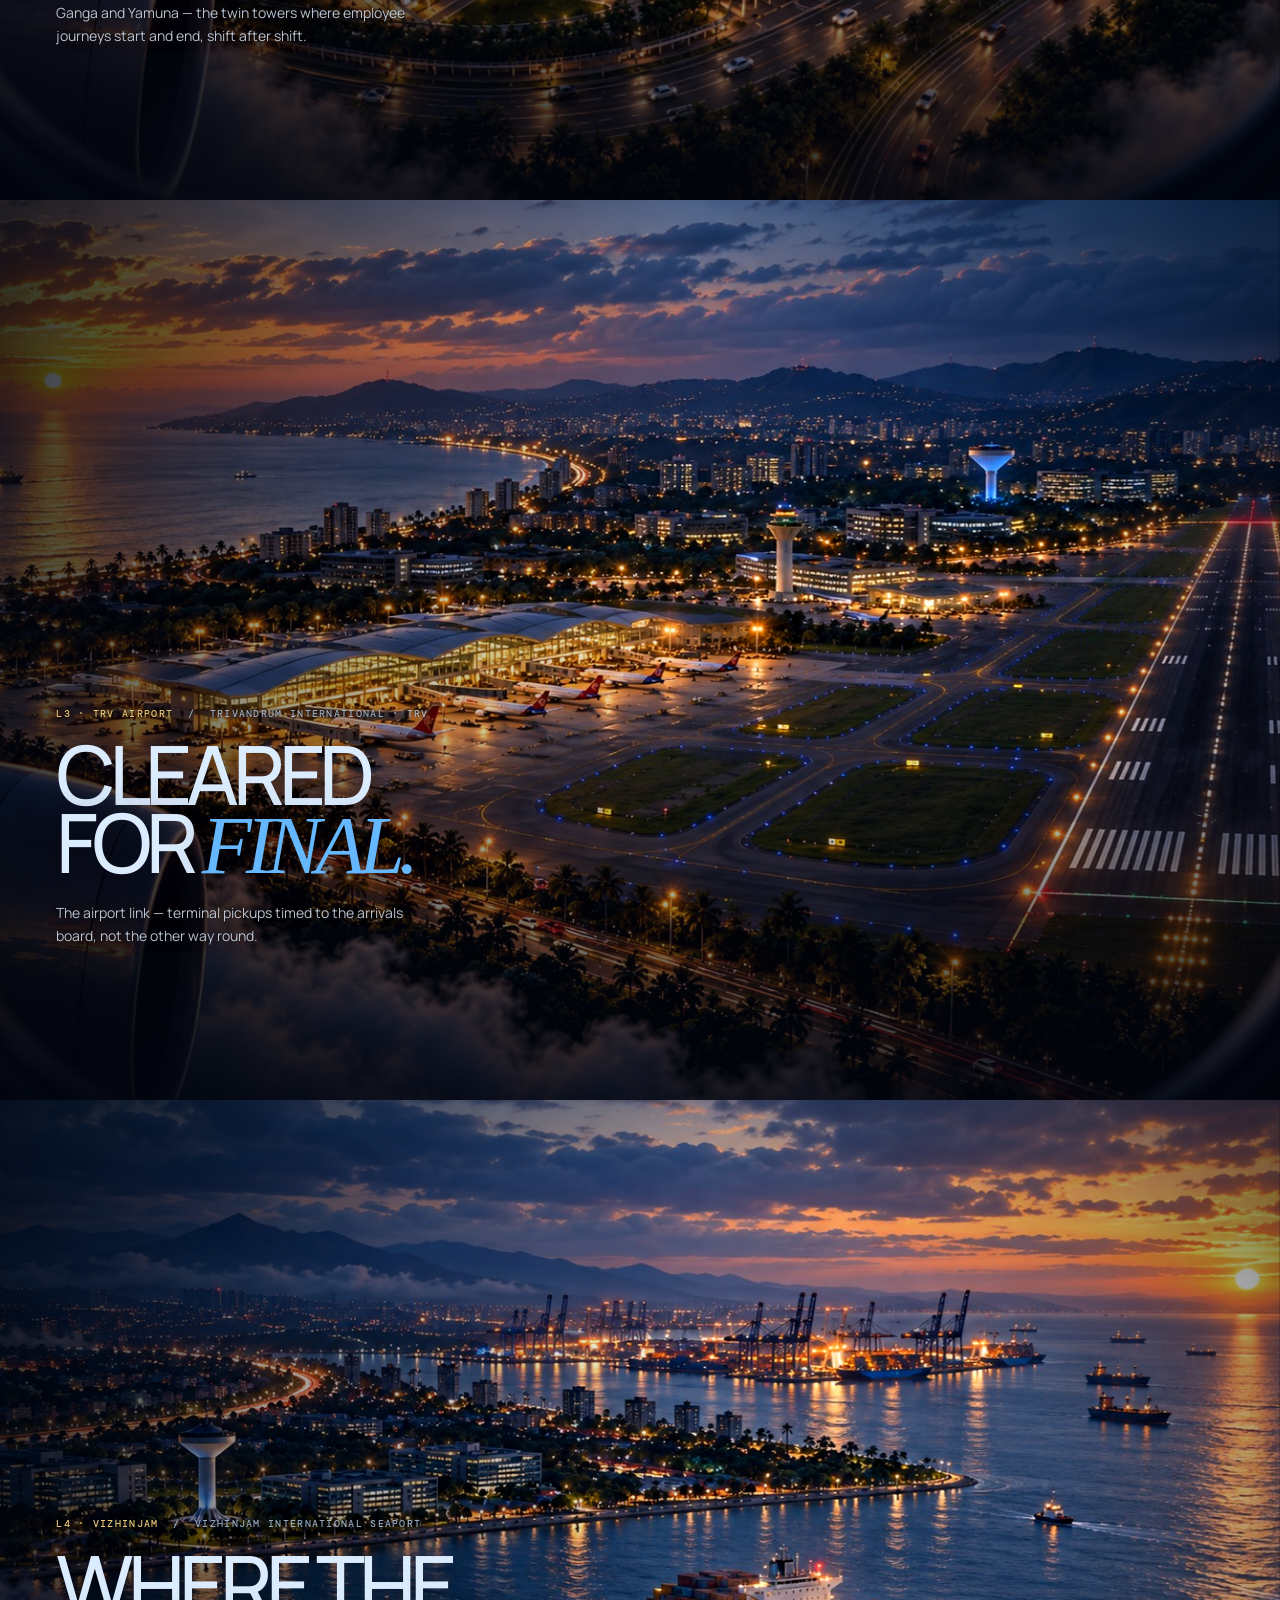
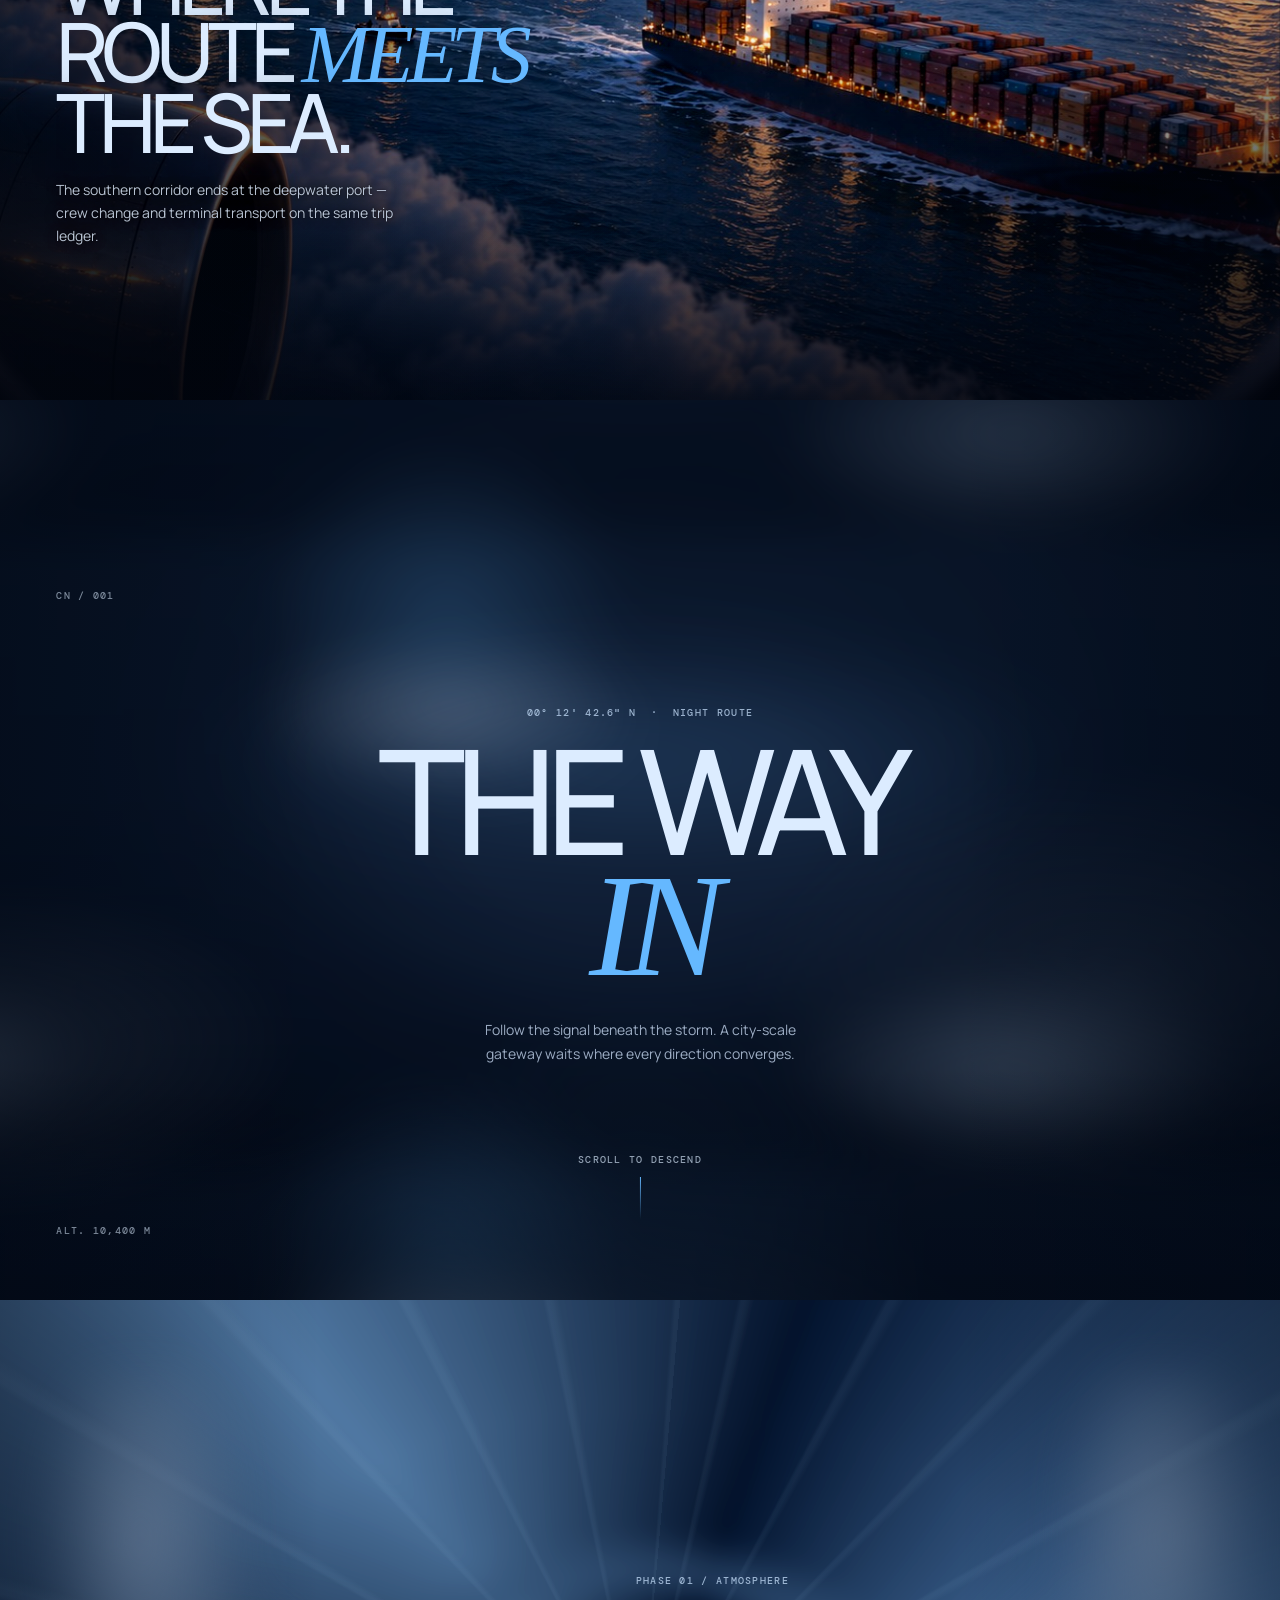
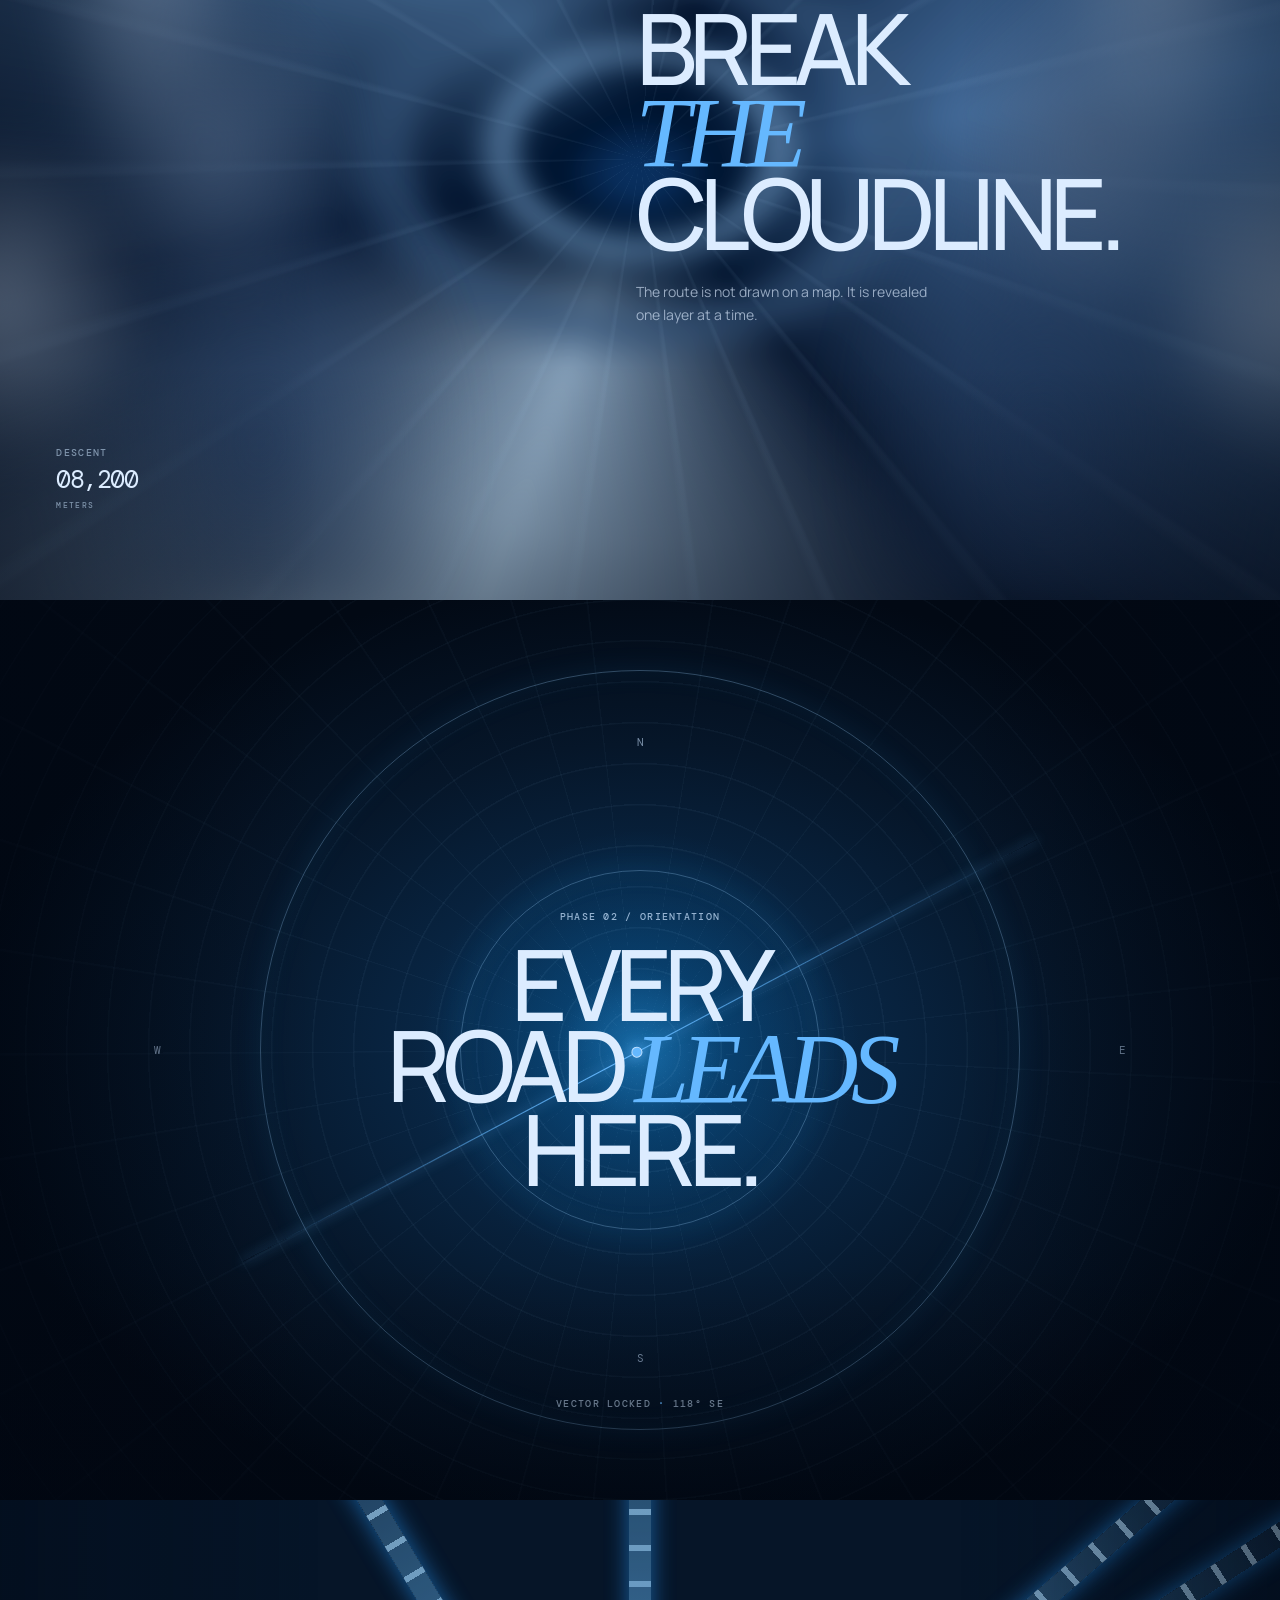
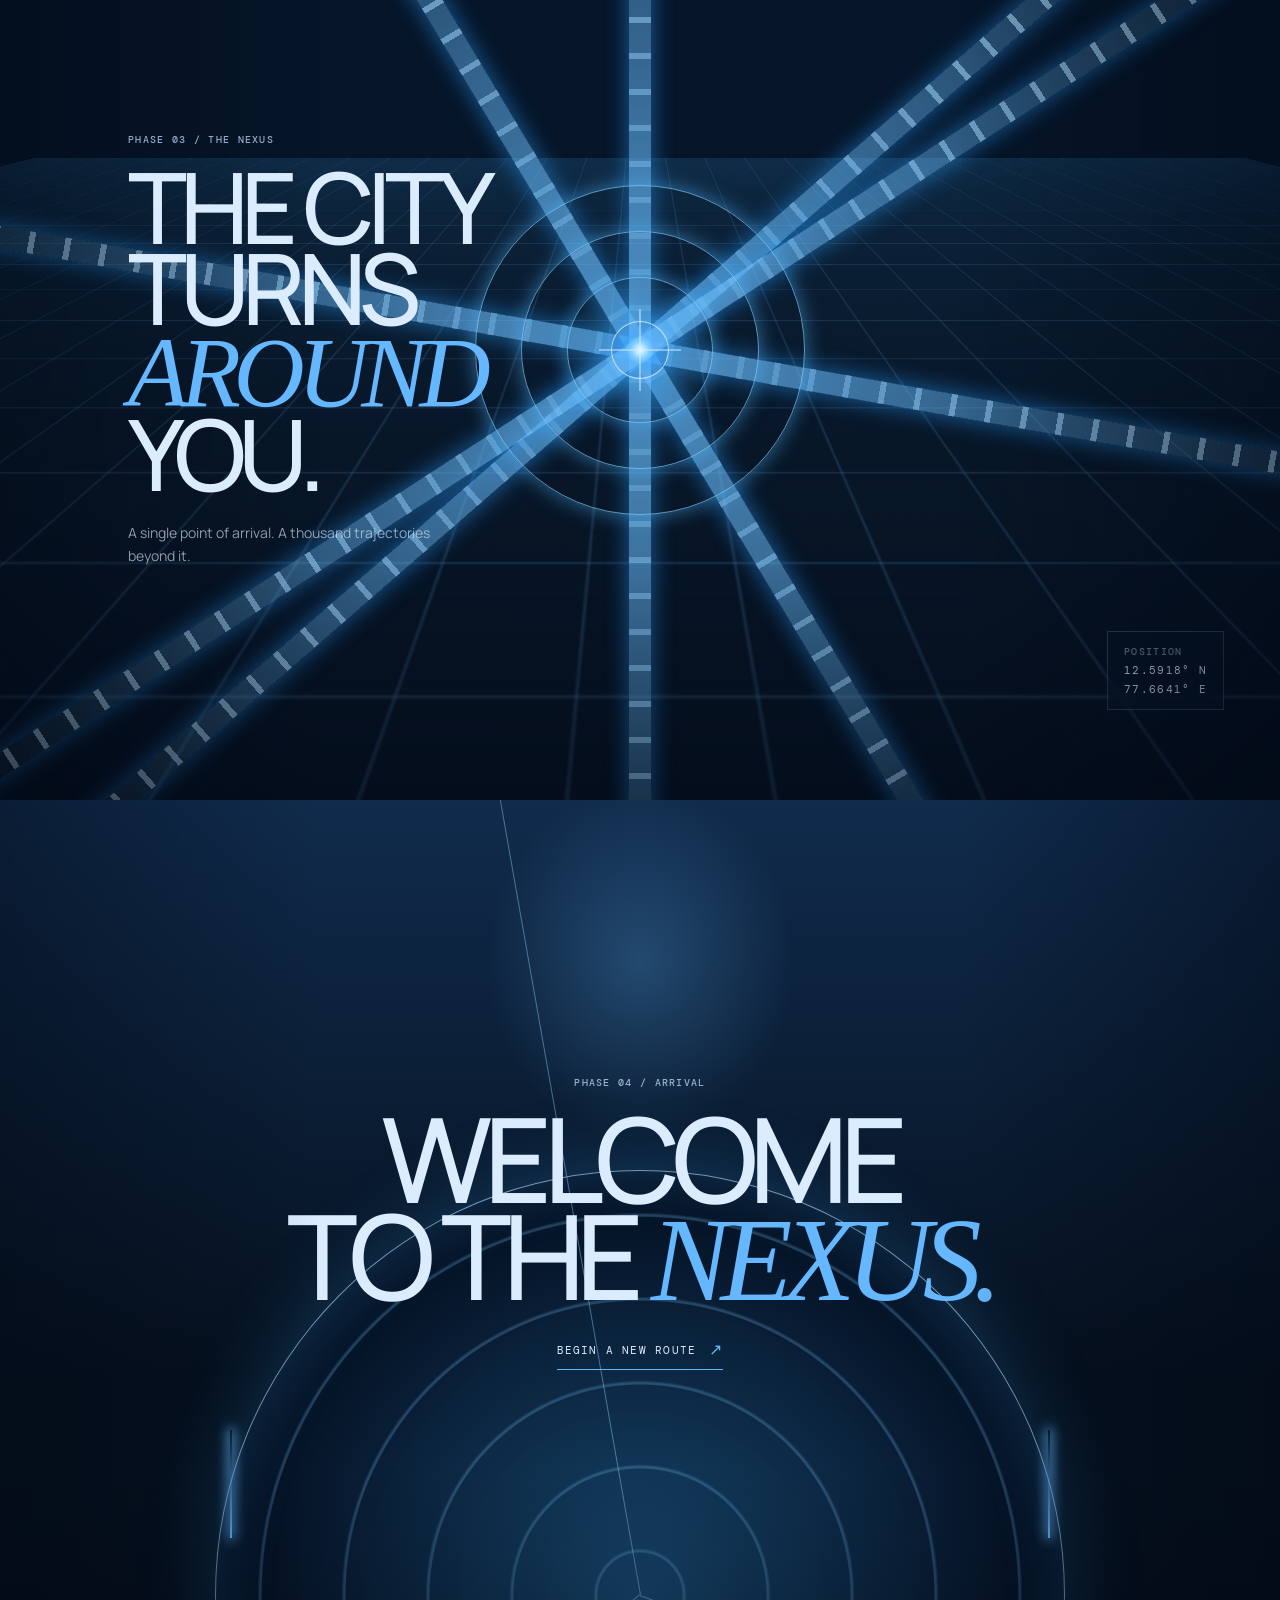
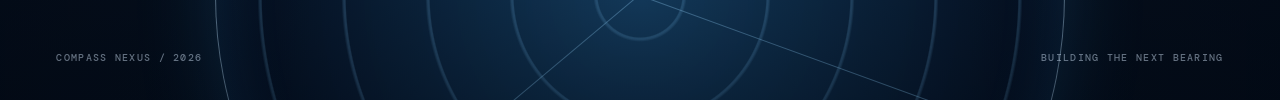
==== commit c0498f5e: "Show TOUCHDOWN in the flight HUD when altitude reaches 0 m Co-Authored-By: Claude Opus 5.5 <noreply@" ====
--- a/index.html
+++ b/index.html
@@ -99,7 +99,7 @@
               </g>
               <path class="compass-needle" d="M50 30 L55 52 L50 48 L45 52 Z" />
             </svg>
-            <div class="flight-altitude"><span>ALTITUDE</span><strong data-altitude>11,000</strong><small>METERS · DESCENDING</small></div>
+            <div class="flight-altitude"><span>ALTITUDE</span><strong data-altitude>11,000</strong><small data-altitude-state>METERS · DESCENDING</small></div>
           </div>
           <nav class="flight-dock" id="heroLayersDock" aria-label="Flight layers">
             <a href="#flight-l1" data-layer="0"><span>L1</span><b>WATER TOWER</b><i></i></a>
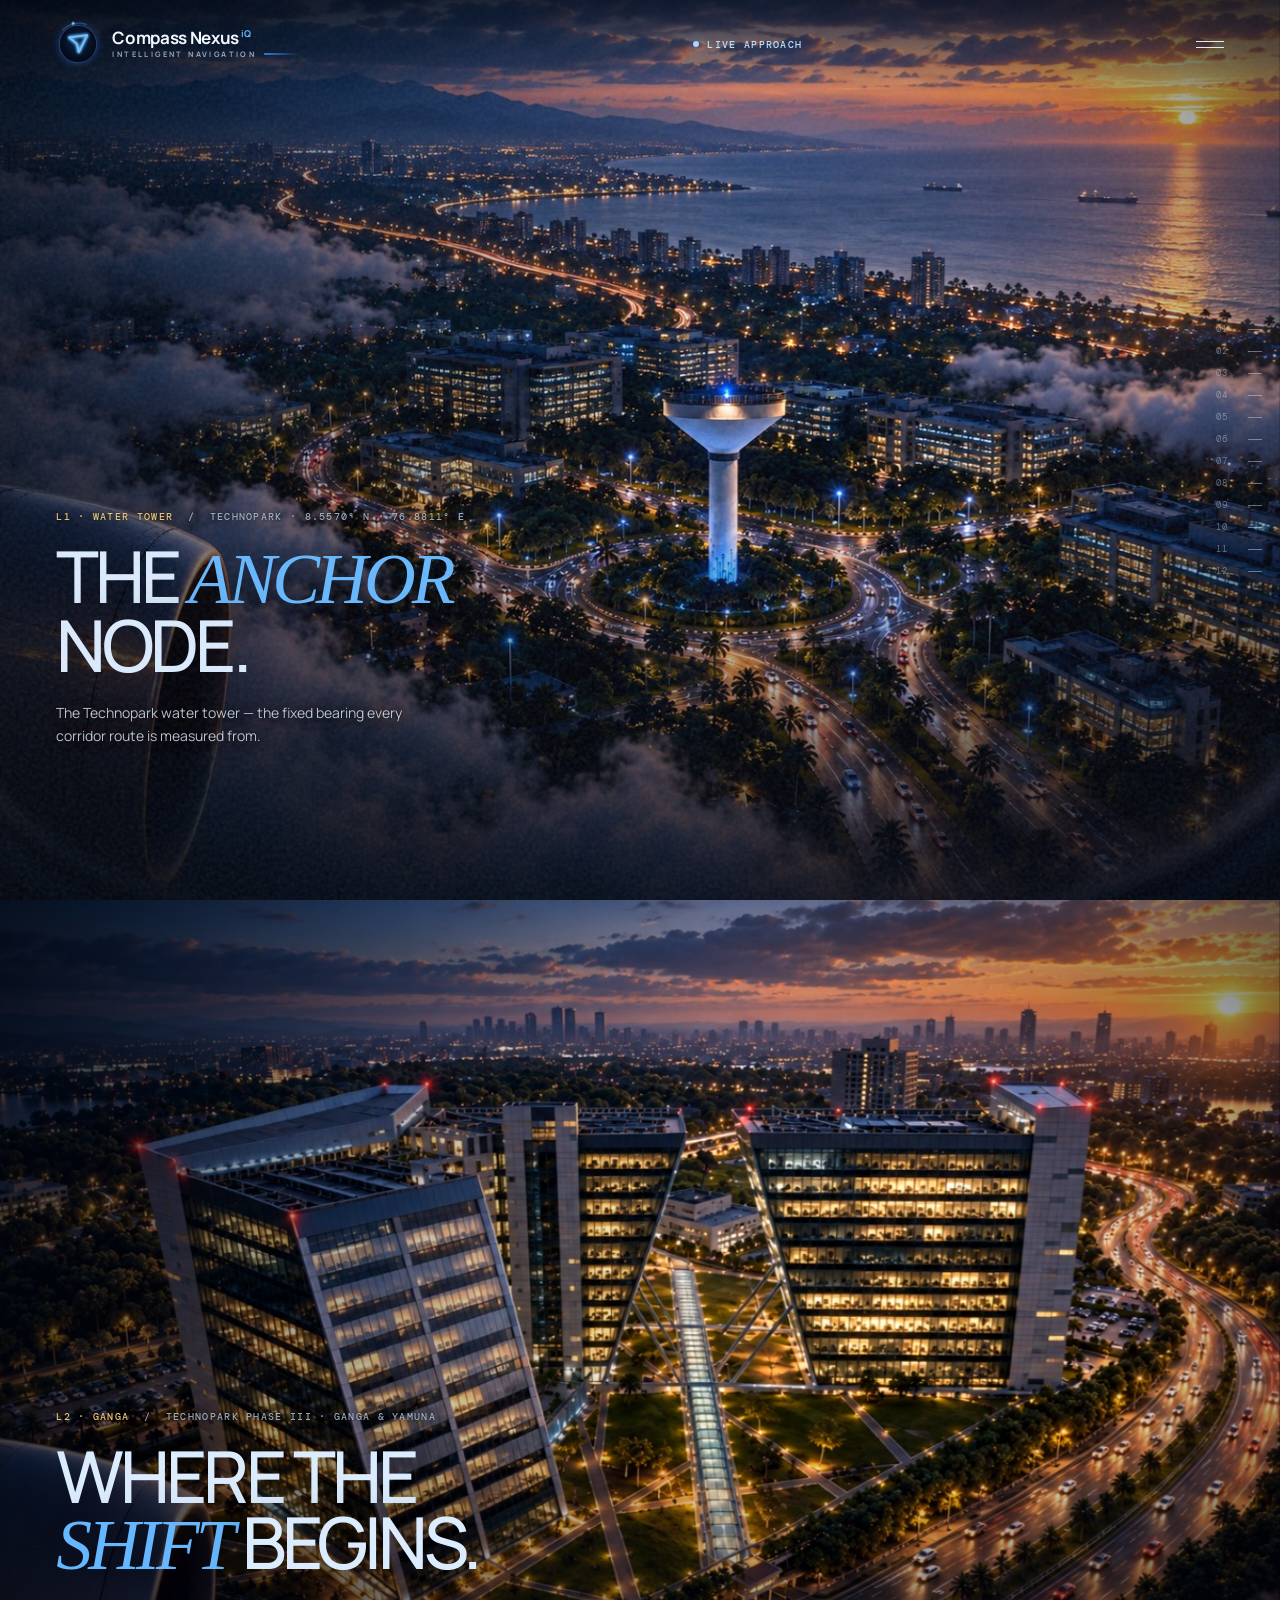
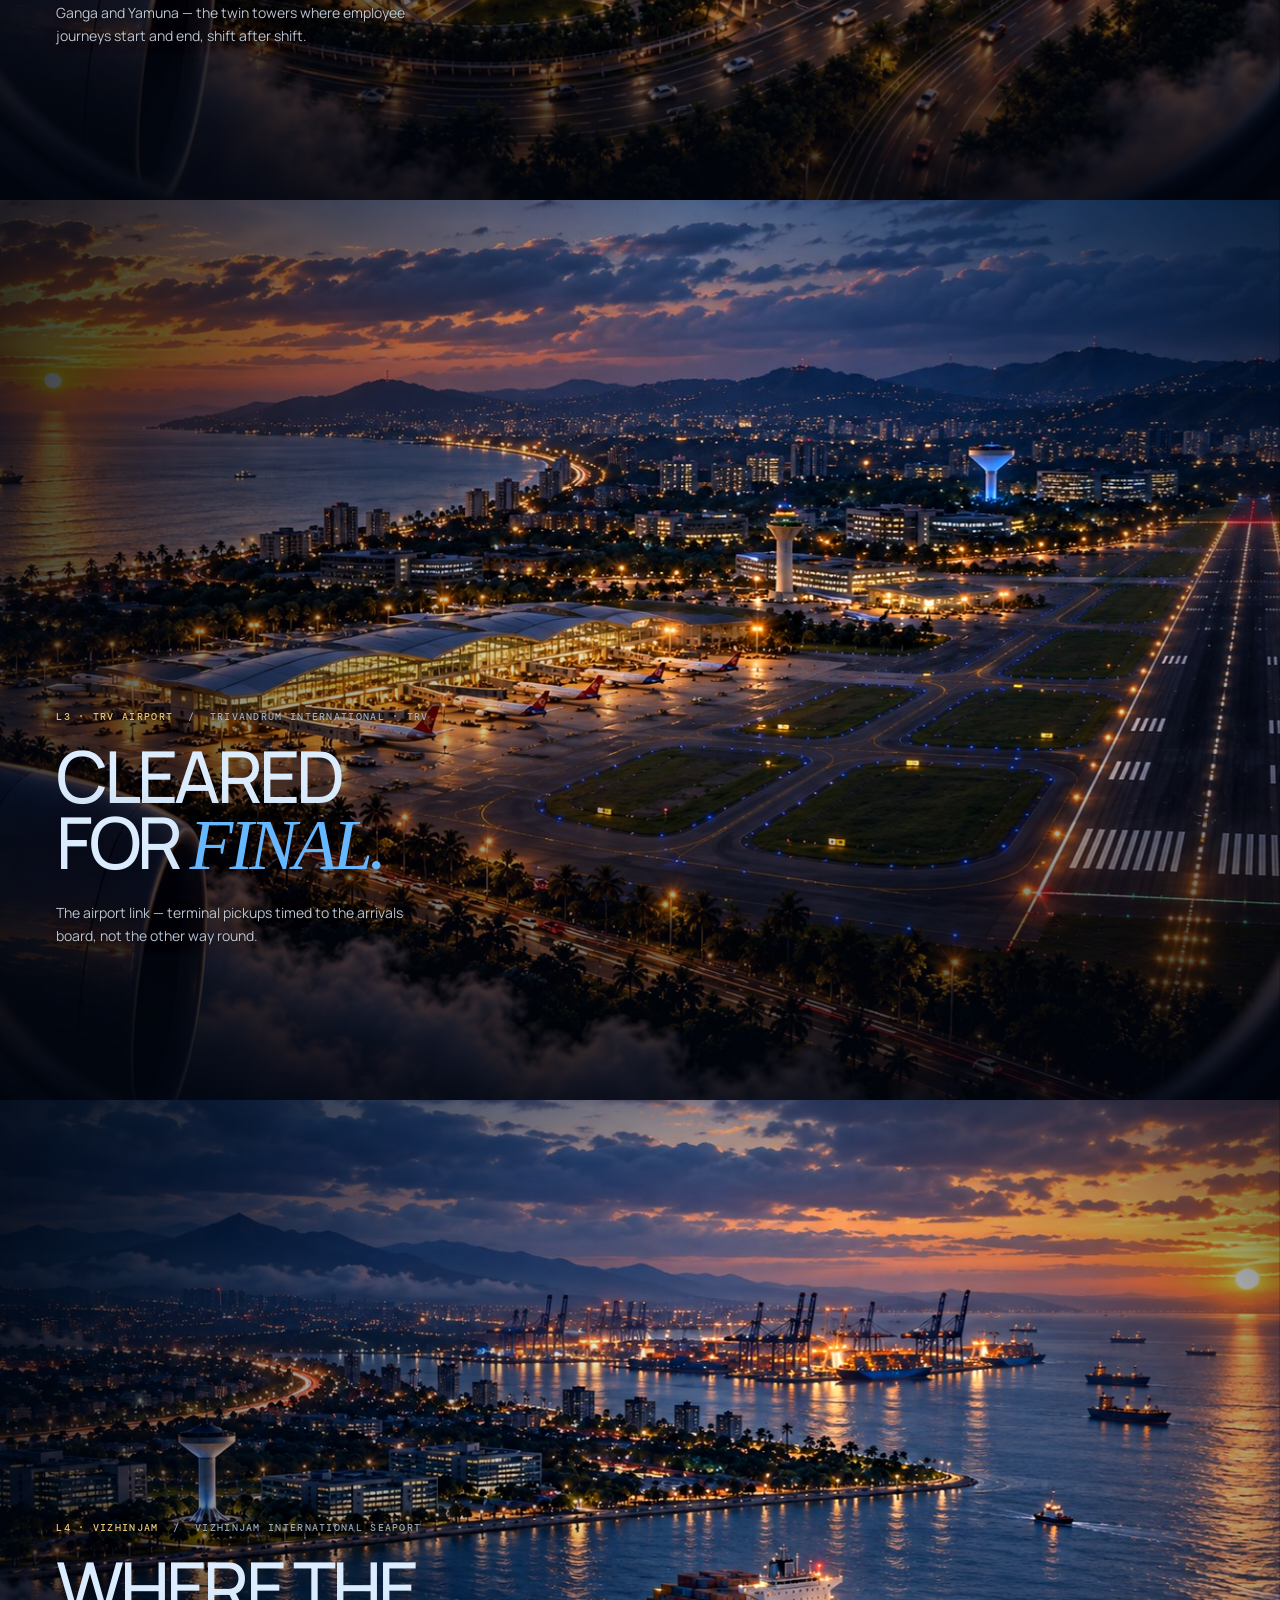
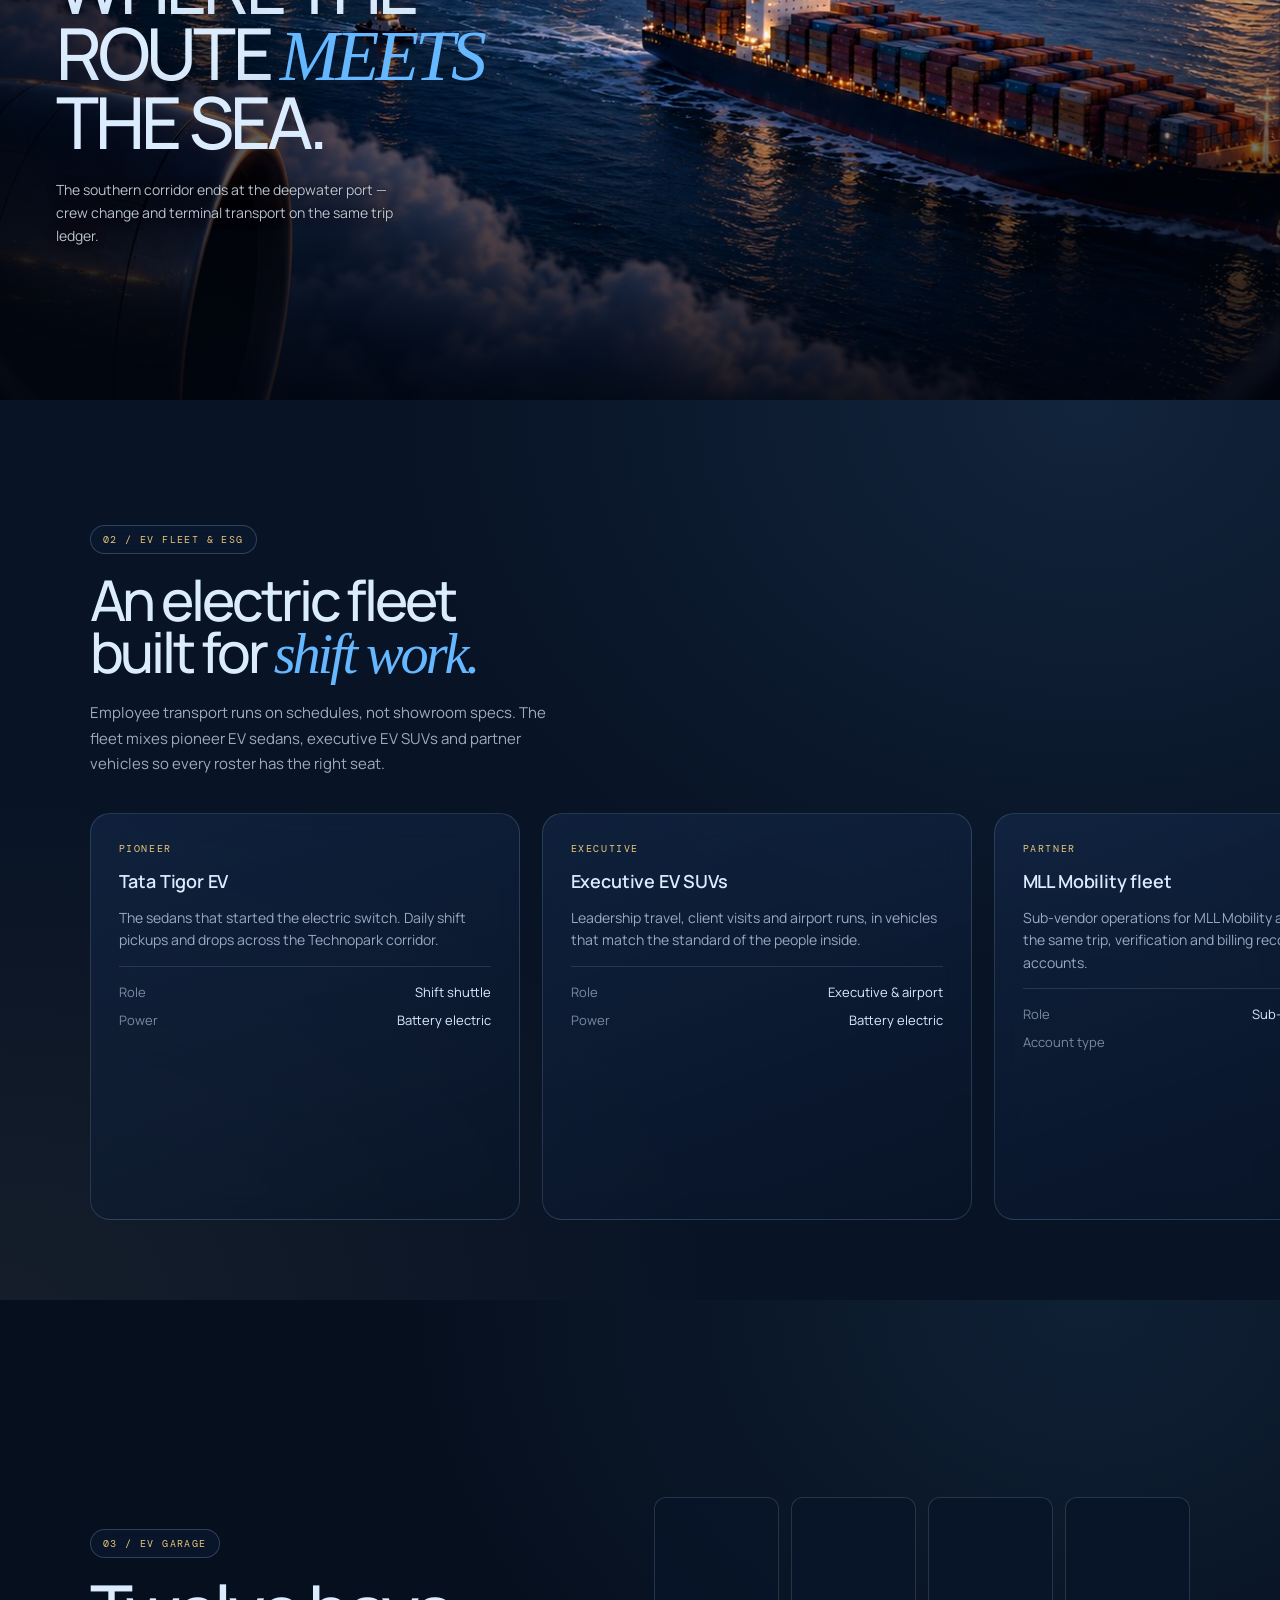
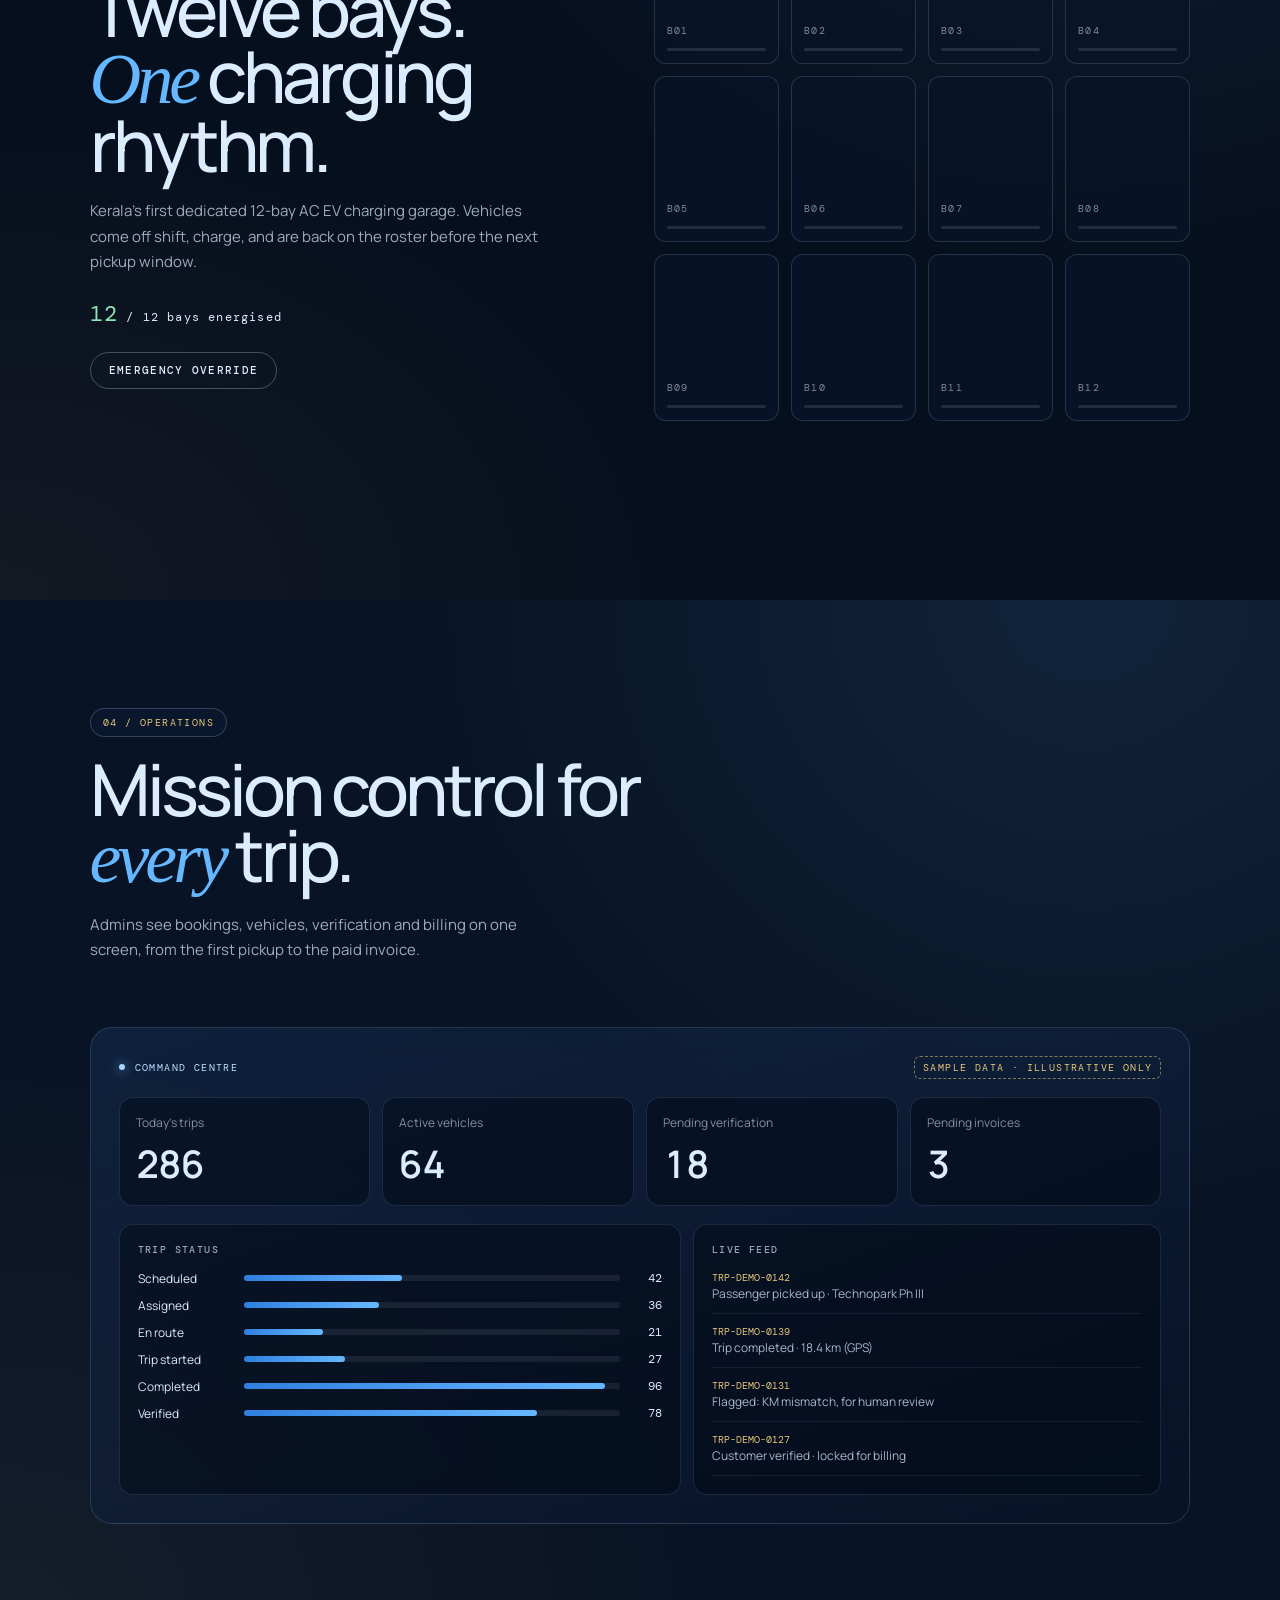
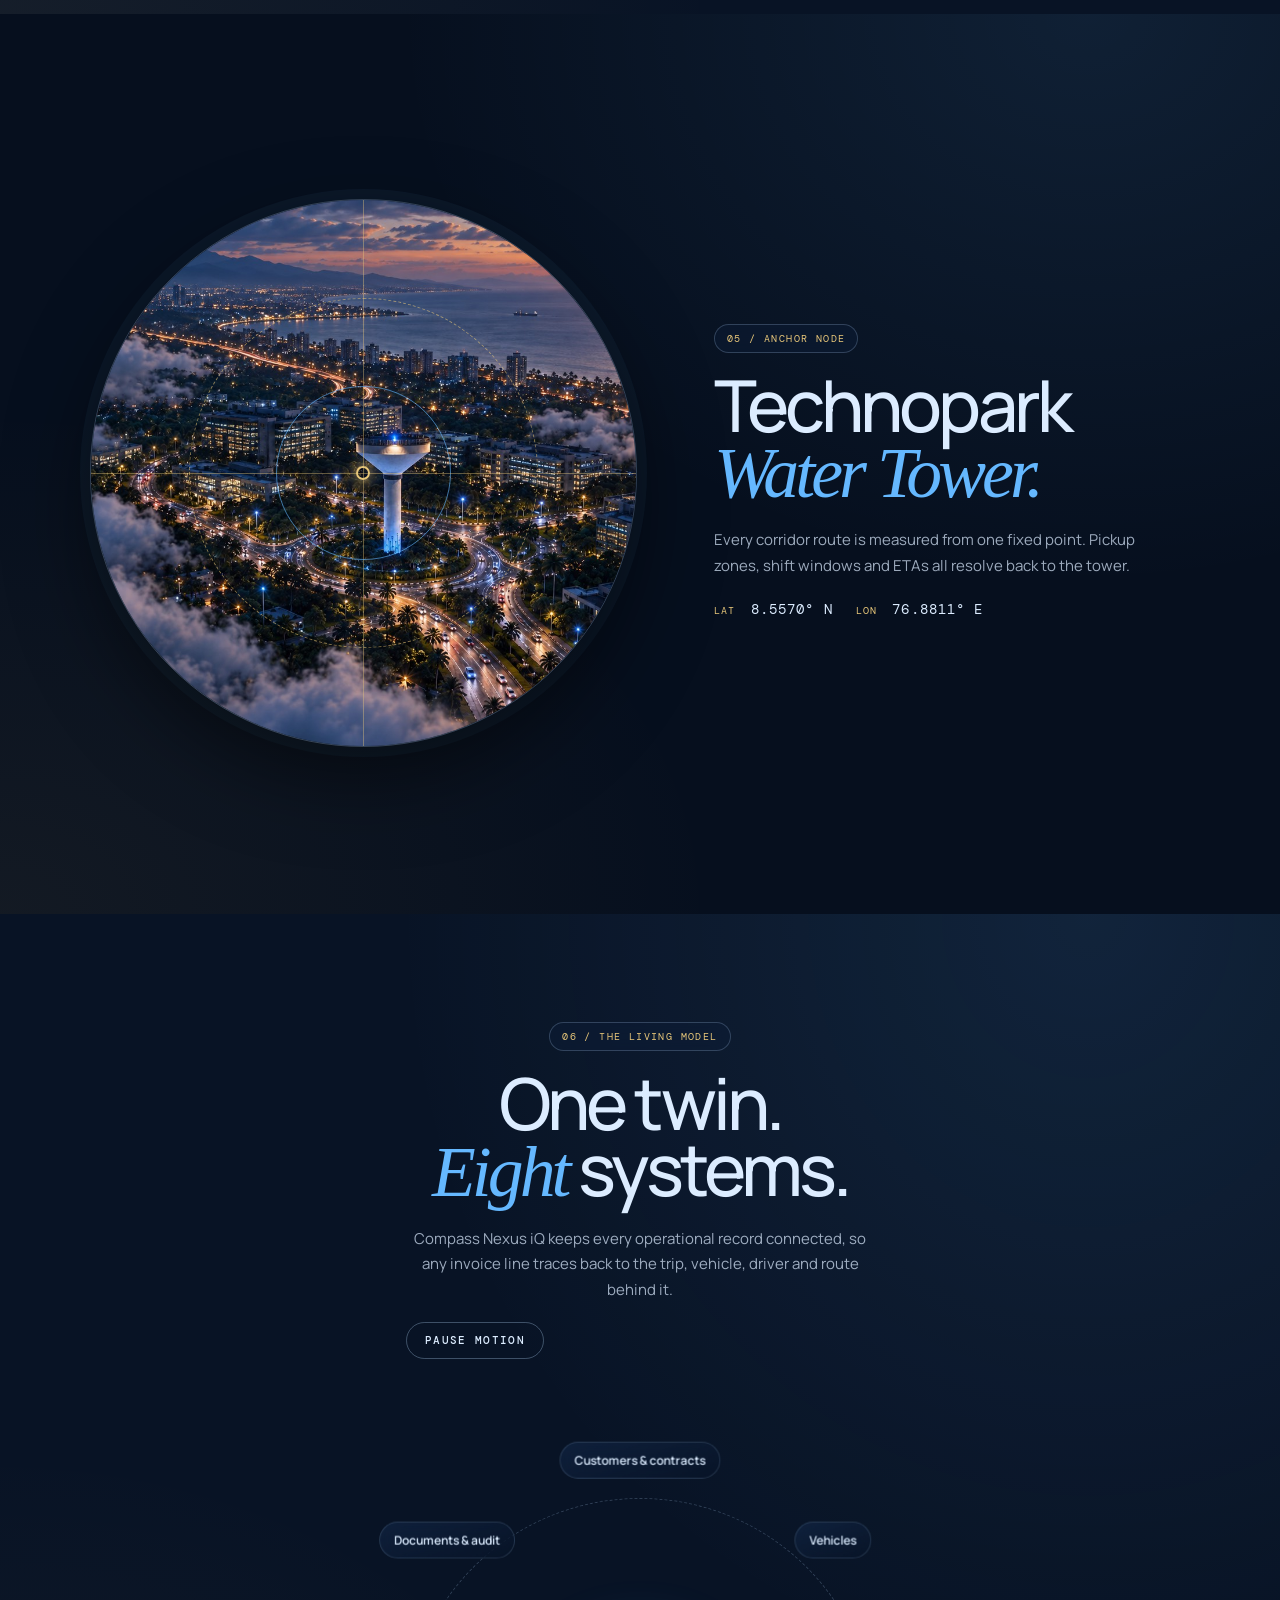
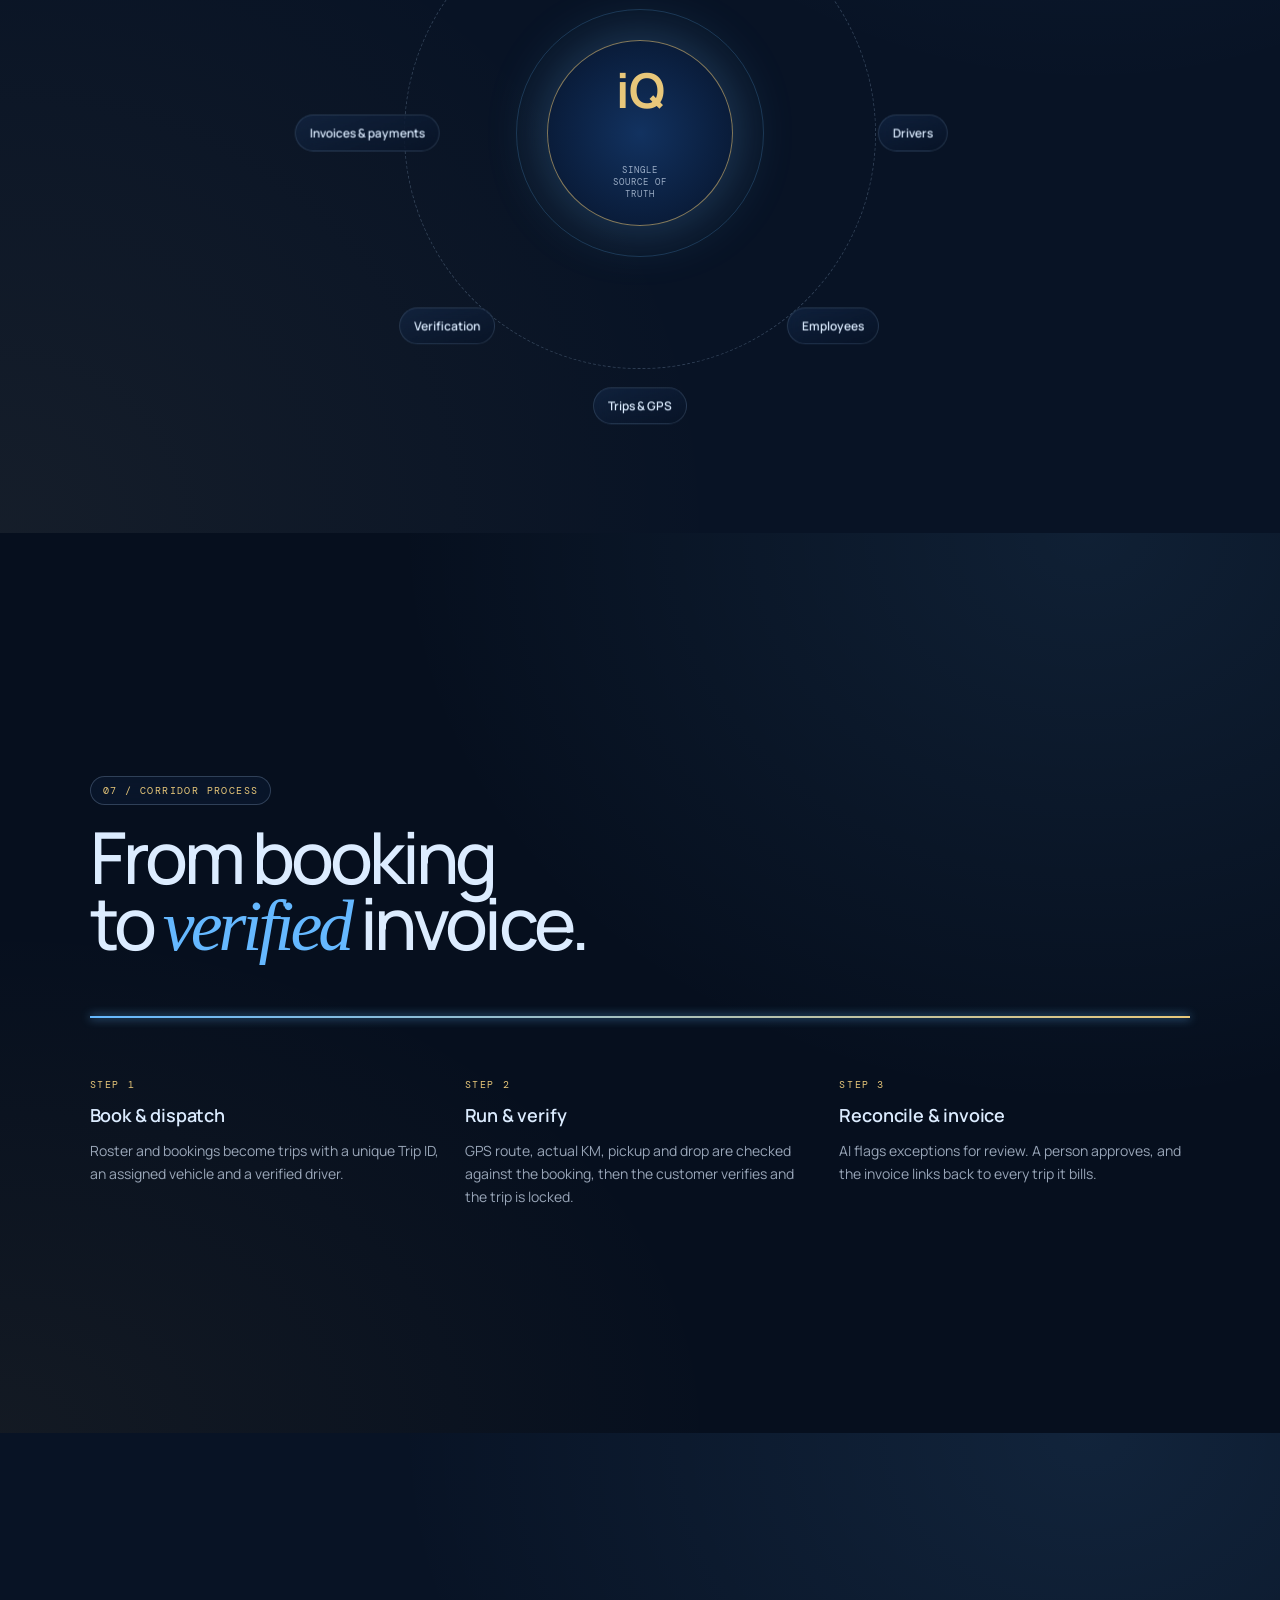
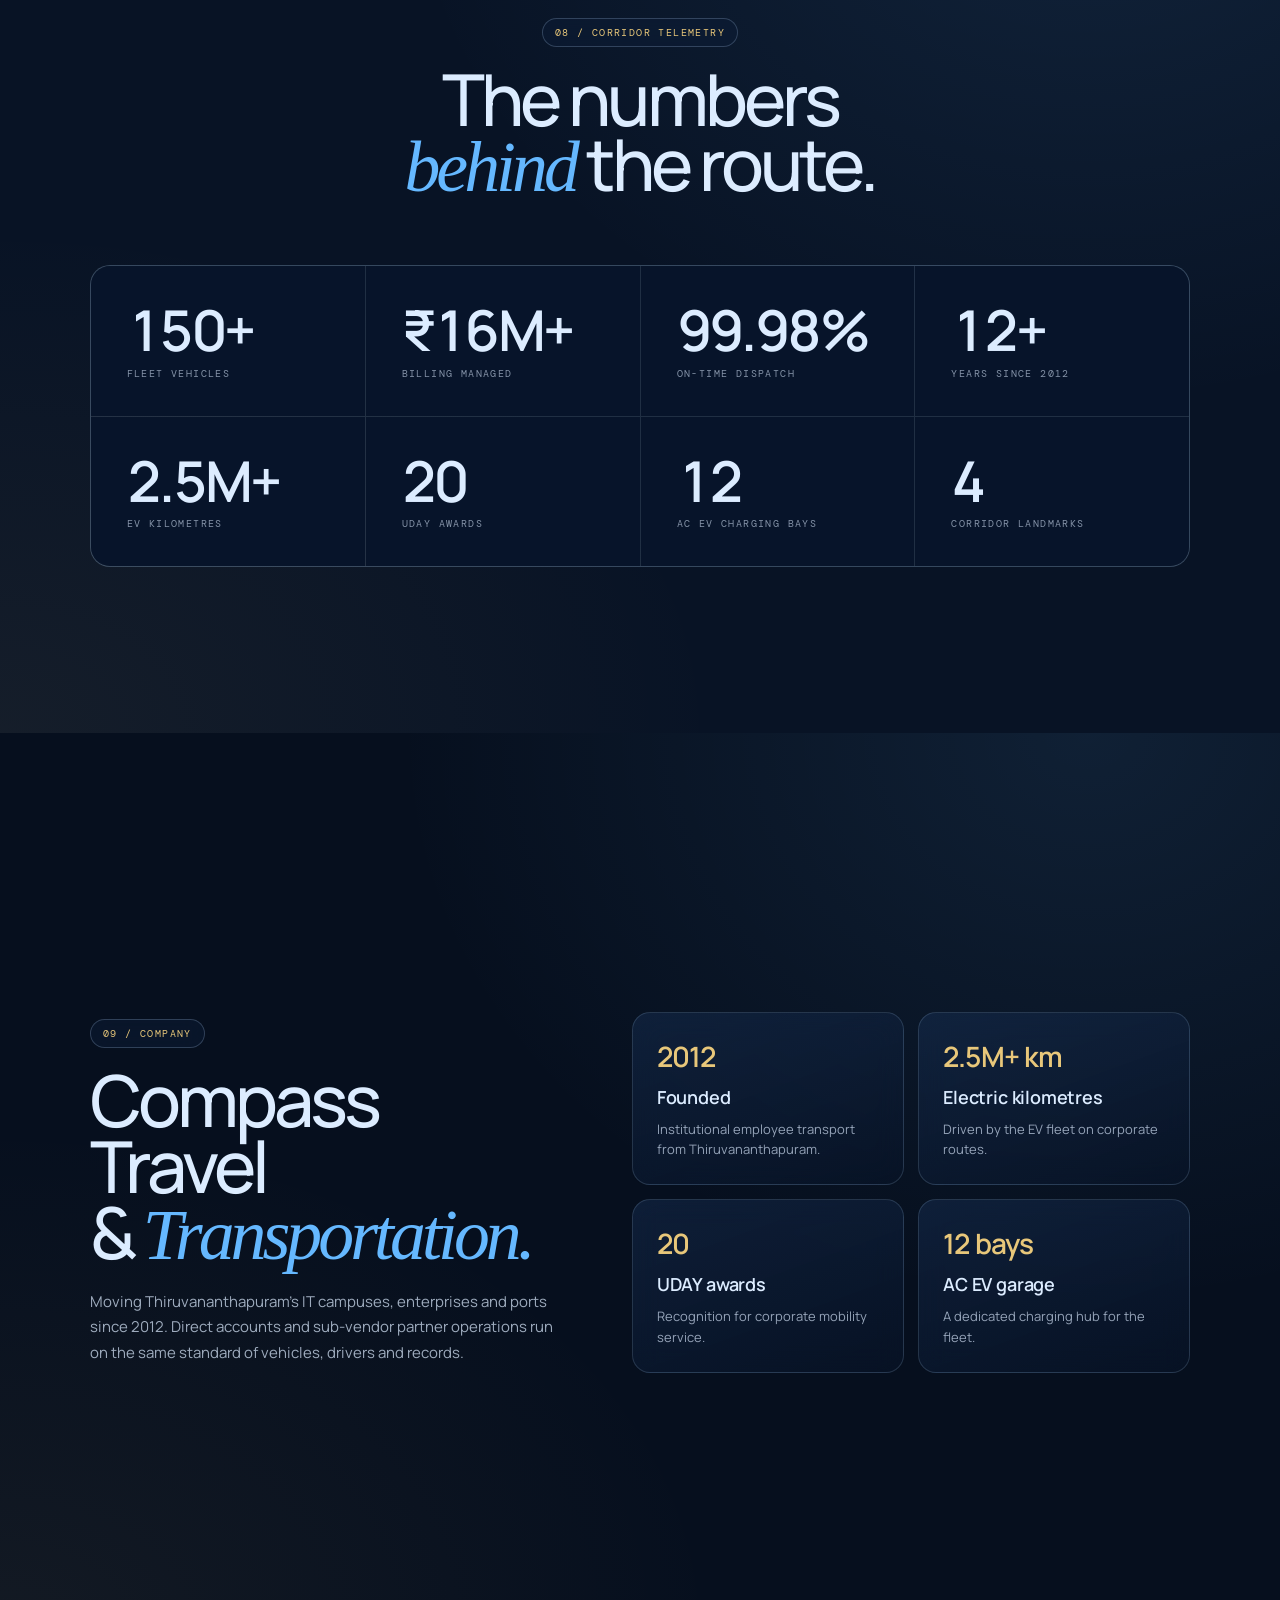
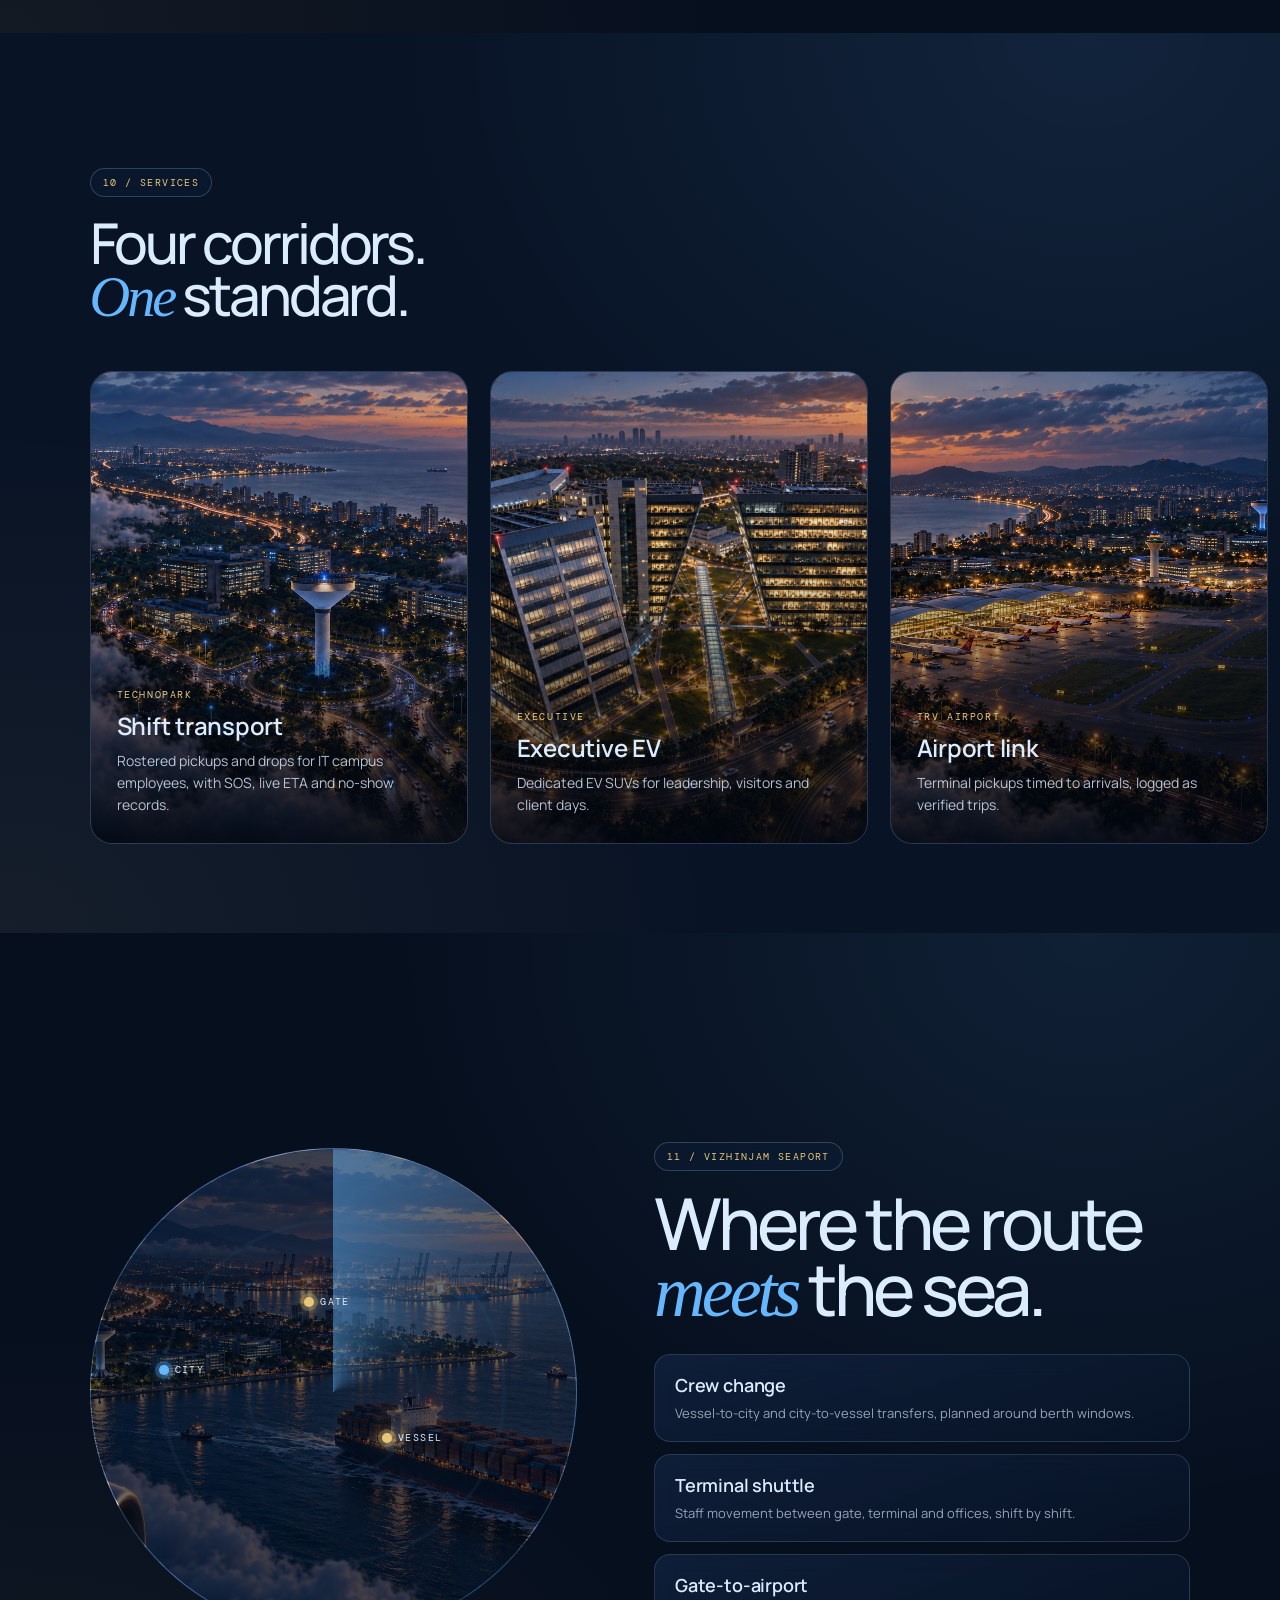
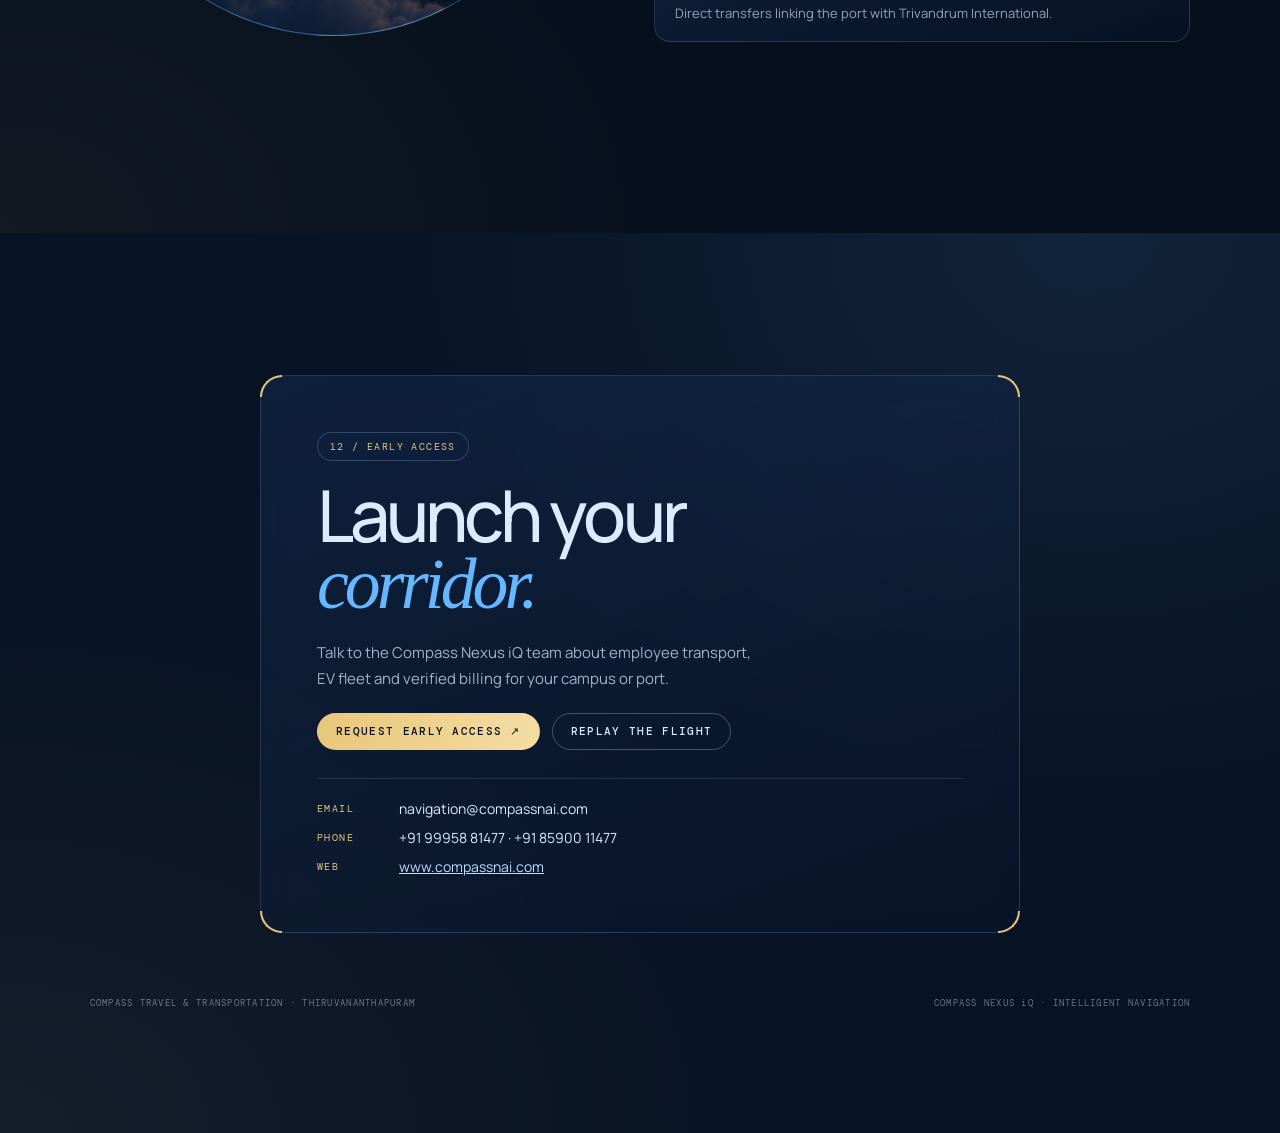
==== commit 952b87f7: "Build full 12-section GSAP ScrollTrigger landing page Keeps the 4-layer flight opening as section 01" ====
--- a/index.html
+++ b/index.html
@@ -34,17 +34,26 @@
         <span class="status-pulse"></span>
         <span>LIVE APPROACH</span>
       </div>
-      <button class="menu-trigger" type="button" aria-label="Open navigation"><span></span><span></span></button>
+      <button class="menu-trigger" type="button" aria-label="Open section menu" aria-controls="sectionNavRail" aria-expanded="false"><span></span><span></span></button>
     </header>
 
-    <aside class="journey-rail" aria-label="Journey progress">
-      <span class="rail-number">01</span>
-      <span class="rail-line"><i class="rail-fill"></i></span>
-      <span class="rail-number">06</span>
-    </aside>
+    <nav class="section-rail" id="sectionNavRail" aria-label="Page sections">
+      <a href="#flight" data-target="flight"><span>01</span><b>Flight</b></a>
+      <a href="#evFleet" data-target="evFleet"><span>02</span><b>EV Fleet</b></a>
+      <a href="#evGarage" data-target="evGarage"><span>03</span><b>EV Garage</b></a>
+      <a href="#dashboard" data-target="dashboard"><span>04</span><b>Operations</b></a>
+      <a href="#landmark" data-target="landmark"><span>05</span><b>Water Tower</b></a>
+      <a href="#twin" data-target="twin"><span>06</span><b>Digital Twin</b></a>
+      <a href="#process" data-target="process"><span>07</span><b>Process</b></a>
+      <a href="#stats" data-target="stats"><span>08</span><b>Stats</b></a>
+      <a href="#company" data-target="company"><span>09</span><b>Company</b></a>
+      <a href="#usecases" data-target="usecases"><span>10</span><b>Services</b></a>
+      <a href="#port" data-target="port"><span>11</span><b>Seaport</b></a>
+      <a href="#cta" data-target="cta"><span>12</span><b>Contact</b></a>
+    </nav>
 
     <main>
-      <section class="scene scene-flight" id="flight" data-scene="01" aria-label="Flight approach over four Thiruvananthapuram landmarks">
+      <section class="scene scene-flight" id="flight" data-section="01" aria-label="Flight approach over four Thiruvananthapuram landmarks">
         <div class="flight-stage">
           <figure class="flight-layer" id="flight-l1" data-alt="11000">
             <img src="assets/flight/l1-technopark-water-tower.jpg" alt="Aerial dusk view from an aircraft window over the Technopark water tower, a circular smart-campus road network, office blocks and the Arabian Sea coastline." width="1672" height="941" decoding="async" fetchpriority="high" />
@@ -110,78 +119,257 @@
         </div>
       </section>
 
-      <section class="scene scene-arrival" id="arrival" data-scene="02">
-        <div class="cloud-field cloud-field-far"></div>
-        <div class="cloud-field cloud-field-near"></div>
-        <div class="aurora-haze"></div>
-        <div class="hero-content">
-          <p class="eyebrow">00° 12' 42.6&quot; N &nbsp;·&nbsp; NIGHT ROUTE</p>
-          <h1 class="hero-title"><span>THE WAY</span><em>IN</em></h1>
-          <p class="hero-copy">Follow the signal beneath the storm. A city-scale gateway waits where every direction converges.</p>
-        </div>
-        <div class="scroll-prompt"><span>SCROLL TO DESCEND</span><i></i></div>
-        <div class="scene-corner corner-top">CN / 001</div>
-        <div class="scene-corner corner-bottom">ALT. 10,400 M</div>
-      </section>
-
-      <section class="scene scene-clouds" id="clouds" data-scene="03">
-        <div class="storm-tunnel"></div>
-        <div class="radial-beam"></div>
-        <div class="cloud-bank cloud-bank-left"></div>
-        <div class="cloud-bank cloud-bank-right"></div>
-        <div class="scene-copy scene-copy-right">
-          <p class="eyebrow">PHASE 01 / ATMOSPHERE</p>
-          <h2>BREAK<br /><em>THE</em> CLOUDLINE.</h2>
-          <p>The route is not drawn on a map. It is revealed one layer at a time.</p>
-        </div>
-        <div class="altitude-readout"><span>DESCENT</span><strong>08,200</strong><small>METERS</small></div>
-      </section>
-
-      <section class="scene scene-orbit" id="orbit" data-scene="04">
-        <div class="city-glow"></div>
-        <div class="orbital-grid"></div>
-        <div class="direction direction-north">N</div>
-        <div class="direction direction-east">E</div>
-        <div class="direction direction-south">S</div>
-        <div class="direction direction-west">W</div>
-        <div class="orbit-ring orbit-ring-large"></div>
-        <div class="orbit-ring orbit-ring-small"></div>
-        <div class="approach-needle"><span></span></div>
-        <div class="scene-copy scene-copy-center">
-          <p class="eyebrow">PHASE 02 / ORIENTATION</p>
-          <h2>EVERY<br />ROAD <em>LEADS</em><br />HERE.</h2>
-        </div>
-        <div class="orbit-caption">VECTOR LOCKED <span>·</span> 118° SE</div>
-      </section>
-
-      <section class="scene scene-nexus" id="nexus" data-scene="05">
-        <div class="urban-grid"></div>
-        <div class="street street-one"></div>
-        <div class="street street-two"></div>
-        <div class="street street-three"></div>
-        <div class="street street-four"></div>
-        <div class="street street-five"></div>
-        <div class="nexus-rings"><i></i><i></i><i></i></div>
-        <div class="nexus-core"><span></span><b></b></div>
-        <div class="scene-copy scene-copy-left">
-          <p class="eyebrow">PHASE 03 / THE NEXUS</p>
-          <h2>THE CITY<br />TURNS <em>AROUND</em><br />YOU.</h2>
-          <p>A single point of arrival. A thousand trajectories beyond it.</p>
-        </div>
-        <div class="coordinates-card"><span>POSITION</span><strong>12.5918° N</strong><strong>77.6641° E</strong></div>
-      </section>
-
-      <section class="scene scene-touchdown" id="touchdown" data-scene="06">
-        <div class="touchdown-sky"></div>
-        <div class="landing-platform"><i></i><i></i><i></i></div>
-        <div class="beacon beacon-left"></div>
-        <div class="beacon beacon-right"></div>
-        <div class="touchdown-copy">
-          <p class="eyebrow">PHASE 04 / ARRIVAL</p>
-          <h2>WELCOME<br />TO THE <em>NEXUS.</em></h2>
-          <a class="explore-link" href="#flight">BEGIN A NEW ROUTE <span>↗</span></a>
-        </div>
-        <footer class="scene-footer"><span>COMPASS NEXUS / 2026</span><span>BUILDING THE NEXT BEARING</span></footer>
+      <section class="sec sec-fleet" id="evFleet" data-section="02" aria-labelledby="evFleet-title">
+        <div class="sec-head">
+          <span class="sec-badge">02 / EV FLEET &amp; ESG</span>
+          <h2 id="evFleet-title">An electric fleet<br />built for <em>shift work.</em></h2>
+          <p>Employee transport runs on schedules, not showroom specs. The fleet mixes pioneer EV sedans, executive EV SUVs and partner vehicles so every roster has the right seat.</p>
+        </div>
+        <div class="fleet-rail">
+          <div class="fleet-track">
+            <article class="fleet-card">
+              <span class="fleet-tag">PIONEER</span>
+              <h3>Tata Tigor EV</h3>
+              <p>The sedans that started the electric switch. Daily shift pickups and drops across the Technopark corridor.</p>
+              <dl><div><dt>Role</dt><dd>Shift shuttle</dd></div><div><dt>Power</dt><dd>Battery electric</dd></div></dl>
+            </article>
+            <article class="fleet-card">
+              <span class="fleet-tag">EXECUTIVE</span>
+              <h3>Executive EV SUVs</h3>
+              <p>Leadership travel, client visits and airport runs, in vehicles that match the standard of the people inside.</p>
+              <dl><div><dt>Role</dt><dd>Executive &amp; airport</dd></div><div><dt>Power</dt><dd>Battery electric</dd></div></dl>
+            </article>
+            <article class="fleet-card">
+              <span class="fleet-tag">PARTNER</span>
+              <h3>MLL Mobility fleet</h3>
+              <p>Sub-vendor operations for MLL Mobility accounts, run to the same trip, verification and billing records as direct accounts.</p>
+              <dl><div><dt>Role</dt><dd>Sub-vendor operations</dd></div><div><dt>Account type</dt><dd>Partner</dd></div></dl>
+            </article>
+            <article class="fleet-card fleet-card-sim">
+              <span class="fleet-tag">ESG</span>
+              <h3>Carbon estimate</h3>
+              <form class="carbon-sim" id="carbonSim">
+                <label for="simVehicles">EV vehicles <output id="simVehiclesOut">40</output></label>
+                <input id="simVehicles" type="range" min="1" max="150" value="40" />
+                <label for="simKm">Km per vehicle per day <output id="simKmOut">120</output></label>
+                <input id="simKm" type="range" min="20" max="300" step="10" value="120" />
+                <label for="simFactor">CO₂ avoided per km (kg)</label>
+                <input id="simFactor" type="number" min="0" max="1" step="0.01" value="0.12" />
+                <p class="sim-result"><strong id="simResult">210</strong> tonnes CO₂ a year</p>
+                <p class="sim-note">Estimate: vehicles × km × 365 × factor. The factor is an assumption; replace it with your audited figure.</p>
+              </form>
+            </article>
+          </div>
+        </div>
+      </section>
+
+      <section class="sec sec-garage" id="evGarage" data-section="03" aria-labelledby="evGarage-title">
+        <div class="garage-layout">
+          <div class="sec-head">
+            <span class="sec-badge">03 / EV GARAGE</span>
+            <h2 id="evGarage-title">Twelve bays.<br /><em>One</em> charging rhythm.</h2>
+            <p>Kerala's first dedicated 12-bay AC EV charging garage. Vehicles come off shift, charge, and are back on the roster before the next pickup window.</p>
+            <p class="garage-status" aria-live="polite"><span id="garageCount">12</span> / 12 bays energised</p>
+            <button class="ghost-btn" id="garageOverride" type="button" aria-pressed="false">Emergency override</button>
+          </div>
+          <div class="garage-grid" id="garageGrid">
+            <div class="bay"><span>B01</span><i></i></div><div class="bay"><span>B02</span><i></i></div><div class="bay"><span>B03</span><i></i></div><div class="bay"><span>B04</span><i></i></div>
+            <div class="bay"><span>B05</span><i></i></div><div class="bay"><span>B06</span><i></i></div><div class="bay"><span>B07</span><i></i></div><div class="bay"><span>B08</span><i></i></div>
+            <div class="bay"><span>B09</span><i></i></div><div class="bay"><span>B10</span><i></i></div><div class="bay"><span>B11</span><i></i></div><div class="bay"><span>B12</span><i></i></div>
+          </div>
+        </div>
+      </section>
+
+      <section class="sec sec-dashboard" id="dashboard" data-section="04" aria-labelledby="dashboard-title">
+        <div class="sec-head">
+          <span class="sec-badge">04 / OPERATIONS</span>
+          <h2 id="dashboard-title">Mission control for<br /><em>every</em> trip.</h2>
+          <p>Admins see bookings, vehicles, verification and billing on one screen, from the first pickup to the paid invoice.</p>
+        </div>
+        <div class="ops-panel">
+          <div class="ops-bar"><span class="status-pulse"></span> COMMAND CENTRE <em>SAMPLE DATA · ILLUSTRATIVE ONLY</em></div>
+          <div class="ops-tiles">
+            <div class="ops-tile"><span>Today's trips</span><strong data-count="286">286</strong></div>
+            <div class="ops-tile"><span>Active vehicles</span><strong data-count="64">64</strong></div>
+            <div class="ops-tile"><span>Pending verification</span><strong data-count="18">18</strong></div>
+            <div class="ops-tile"><span>Pending invoices</span><strong data-count="3">3</strong></div>
+          </div>
+          <div class="ops-body">
+            <div class="ops-pipeline">
+              <h3>Trip status</h3>
+              <ul>
+                <li><span>Scheduled</span><i style="--w:.42"></i><b>42</b></li>
+                <li><span>Assigned</span><i style="--w:.36"></i><b>36</b></li>
+                <li><span>En route</span><i style="--w:.21"></i><b>21</b></li>
+                <li><span>Trip started</span><i style="--w:.27"></i><b>27</b></li>
+                <li><span>Completed</span><i style="--w:.96"></i><b>96</b></li>
+                <li><span>Verified</span><i style="--w:.78"></i><b>78</b></li>
+              </ul>
+            </div>
+            <div class="ops-feed">
+              <h3>Live feed</h3>
+              <ol>
+                <li><code>TRP-DEMO-0142</code> Passenger picked up · Technopark Ph III</li>
+                <li><code>TRP-DEMO-0139</code> Trip completed · 18.4 km (GPS)</li>
+                <li><code>TRP-DEMO-0131</code> Flagged: KM mismatch, for human review</li>
+                <li><code>TRP-DEMO-0127</code> Customer verified · locked for billing</li>
+              </ol>
+            </div>
+          </div>
+        </div>
+      </section>
+
+      <section class="sec sec-landmark" id="landmark" data-section="05" aria-labelledby="landmark-title">
+        <div class="landmark-layout">
+          <div class="landmark-scope" aria-hidden="true">
+            <div class="scope-plane">
+              <img src="assets/flight/l1-technopark-water-tower.jpg" alt="" width="1672" height="941" loading="lazy" decoding="async" />
+              <div class="scope-reticle"><i></i><i></i><b></b></div>
+            </div>
+          </div>
+          <div class="sec-head">
+            <span class="sec-badge">05 / ANCHOR NODE</span>
+            <h2 id="landmark-title">Technopark<br /><em>Water Tower.</em></h2>
+            <p>Every corridor route is measured from one fixed point. Pickup zones, shift windows and ETAs all resolve back to the tower.</p>
+            <p class="coord-readout"><span>LAT</span> 8.5570° N <span>LON</span> 76.8811° E</p>
+          </div>
+        </div>
+      </section>
+
+      <section class="sec sec-twin" id="twin" data-section="06" aria-labelledby="twin-title">
+        <div class="sec-head sec-head-center">
+          <span class="sec-badge">06 / THE LIVING MODEL</span>
+          <h2 id="twin-title">One twin.<br /><em>Eight</em> systems.</h2>
+          <p>Compass Nexus iQ keeps every operational record connected, so any invoice line traces back to the trip, vehicle, driver and route behind it.</p>
+          <button class="ghost-btn" id="twinMotion" type="button" aria-pressed="true">Pause motion</button>
+        </div>
+        <div class="twin-stage">
+          <div class="twin-orbit" id="twinOrbit">
+            <div class="twin-core"><strong>iQ</strong><span>Single source of truth</span></div>
+            <div class="twin-node" style="--i:0">Customers &amp; contracts</div>
+            <div class="twin-node" style="--i:1">Vehicles</div>
+            <div class="twin-node" style="--i:2">Drivers</div>
+            <div class="twin-node" style="--i:3">Employees</div>
+            <div class="twin-node" style="--i:4">Trips &amp; GPS</div>
+            <div class="twin-node" style="--i:5">Verification</div>
+            <div class="twin-node" style="--i:6">Invoices &amp; payments</div>
+            <div class="twin-node" style="--i:7">Documents &amp; audit</div>
+          </div>
+        </div>
+      </section>
+
+      <section class="sec sec-process" id="process" data-section="07" aria-labelledby="process-title">
+        <div class="process-pin">
+          <div class="sec-head">
+            <span class="sec-badge">07 / CORRIDOR PROCESS</span>
+            <h2 id="process-title">From booking<br />to <em>verified</em> invoice.</h2>
+          </div>
+          <div class="process-line"><i></i></div>
+          <ol class="process-steps">
+            <li class="process-step"><span>STEP 1</span><h3>Book &amp; dispatch</h3><p>Roster and bookings become trips with a unique Trip ID, an assigned vehicle and a verified driver.</p></li>
+            <li class="process-step"><span>STEP 2</span><h3>Run &amp; verify</h3><p>GPS route, actual KM, pickup and drop are checked against the booking, then the customer verifies and the trip is locked.</p></li>
+            <li class="process-step"><span>STEP 3</span><h3>Reconcile &amp; invoice</h3><p>AI flags exceptions for review. A person approves, and the invoice links back to every trip it bills.</p></li>
+          </ol>
+        </div>
+      </section>
+
+      <section class="sec sec-stats" id="stats" data-section="08" aria-labelledby="stats-title">
+        <div class="sec-head sec-head-center">
+          <span class="sec-badge">08 / CORRIDOR TELEMETRY</span>
+          <h2 id="stats-title">The numbers<br /><em>behind</em> the route.</h2>
+        </div>
+        <div class="stats-grid">
+          <div class="stat"><strong data-count="150" data-suffix="+">150+</strong><span>Fleet vehicles</span></div>
+          <div class="stat"><strong data-count="16" data-prefix="₹" data-suffix="M+">₹16M+</strong><span>Billing managed</span></div>
+          <div class="stat"><strong data-count="99.98" data-decimals="2" data-suffix="%">99.98%</strong><span>On-time dispatch</span></div>
+          <div class="stat"><strong data-count="12" data-suffix="+">12+</strong><span>Years since 2012</span></div>
+          <div class="stat"><strong data-count="2.5" data-decimals="1" data-suffix="M+">2.5M+</strong><span>EV kilometres</span></div>
+          <div class="stat"><strong data-count="20">20</strong><span>UDAY awards</span></div>
+          <div class="stat"><strong data-count="12">12</strong><span>AC EV charging bays</span></div>
+          <div class="stat"><strong data-count="4">4</strong><span>Corridor landmarks</span></div>
+        </div>
+      </section>
+
+      <section class="sec sec-company" id="company" data-section="09" aria-labelledby="company-title">
+        <div class="company-layout">
+          <div class="sec-head">
+            <span class="sec-badge">09 / COMPANY</span>
+            <h2 id="company-title">Compass Travel<br />&amp; <em>Transportation.</em></h2>
+            <p>Moving Thiruvananthapuram's IT campuses, enterprises and ports since 2012. Direct accounts and sub-vendor partner operations run on the same standard of vehicles, drivers and records.</p>
+          </div>
+          <div class="company-cards">
+            <article class="company-card"><span>2012</span><h3>Founded</h3><p>Institutional employee transport from Thiruvananthapuram.</p></article>
+            <article class="company-card"><span>2.5M+ km</span><h3>Electric kilometres</h3><p>Driven by the EV fleet on corporate routes.</p></article>
+            <article class="company-card"><span>20</span><h3>UDAY awards</h3><p>Recognition for corporate mobility service.</p></article>
+            <article class="company-card"><span>12 bays</span><h3>AC EV garage</h3><p>A dedicated charging hub for the fleet.</p></article>
+          </div>
+        </div>
+      </section>
+
+      <section class="sec sec-usecases" id="usecases" data-section="10" aria-labelledby="usecases-title">
+        <div class="usecase-pin">
+          <div class="sec-head">
+            <span class="sec-badge">10 / SERVICES</span>
+            <h2 id="usecases-title">Four corridors.<br /><em>One</em> standard.</h2>
+          </div>
+          <div class="usecase-track">
+            <article class="usecase-card">
+              <img src="assets/flight/l1-technopark-water-tower.jpg" alt="" width="1672" height="941" loading="lazy" decoding="async" />
+              <div><span>TECHNOPARK</span><h3>Shift transport</h3><p>Rostered pickups and drops for IT campus employees, with SOS, live ETA and no-show records.</p></div>
+            </article>
+            <article class="usecase-card">
+              <img src="assets/flight/l2-technopark-ganga-towers.jpg" alt="" width="1672" height="941" loading="lazy" decoding="async" />
+              <div><span>EXECUTIVE</span><h3>Executive EV</h3><p>Dedicated EV SUVs for leadership, visitors and client days.</p></div>
+            </article>
+            <article class="usecase-card">
+              <img src="assets/flight/l3-trv-airport.jpg" alt="" width="1672" height="941" loading="lazy" decoding="async" />
+              <div><span>TRV AIRPORT</span><h3>Airport link</h3><p>Terminal pickups timed to arrivals, logged as verified trips.</p></div>
+            </article>
+            <article class="usecase-card">
+              <img src="assets/flight/l4-vizhinjam-seaport.jpg" alt="" width="1672" height="941" loading="lazy" decoding="async" />
+              <div><span>VIZHINJAM</span><h3>Port operations</h3><p>Crew change and terminal transport for the deepwater seaport.</p></div>
+            </article>
+          </div>
+        </div>
+      </section>
+
+      <section class="sec sec-port" id="port" data-section="11" aria-labelledby="port-title">
+        <div class="port-layout">
+          <div class="port-radar" aria-hidden="true">
+            <div class="radar-sweep"></div>
+            <span class="radar-node" id="portNodeVessel"><i></i>VESSEL</span>
+            <span class="radar-node" id="portNodeGate"><i></i>GATE</span>
+            <span class="radar-node radar-node-city"><i></i>CITY</span>
+          </div>
+          <div class="sec-head">
+            <span class="sec-badge">11 / VIZHINJAM SEAPORT</span>
+            <h2 id="port-title">Where the route<br /><em>meets</em> the sea.</h2>
+            <div class="port-cards">
+              <article><h3>Crew change</h3><p>Vessel-to-city and city-to-vessel transfers, planned around berth windows.</p></article>
+              <article><h3>Terminal shuttle</h3><p>Staff movement between gate, terminal and offices, shift by shift.</p></article>
+              <article><h3>Gate-to-airport</h3><p>Direct transfers linking the port with Trivandrum International.</p></article>
+            </div>
+          </div>
+        </div>
+      </section>
+
+      <section class="sec sec-cta" id="cta" data-section="12" aria-labelledby="cta-title">
+        <div class="cta-terminal">
+          <i class="hud-corner hud-tl"></i><i class="hud-corner hud-tr"></i><i class="hud-corner hud-bl"></i><i class="hud-corner hud-br"></i>
+          <span class="sec-badge">12 / EARLY ACCESS</span>
+          <h2 id="cta-title">Launch your<br /><em>corridor.</em></h2>
+          <p>Talk to the Compass Nexus iQ team about employee transport, EV fleet and verified billing for your campus or port.</p>
+          <div class="cta-actions">
+            <a class="primary-btn" href="mailto:navigation@compassnai.com?subject=Compass%20Nexus%20iQ%20early%20access">Request early access <span aria-hidden="true">↗</span></a>
+            <a class="ghost-btn" href="#flight">Replay the flight</a>
+          </div>
+          <dl class="cta-contacts">
+            <div><dt>Email</dt><dd>navigation@compassnai.com</dd></div>
+            <div><dt>Phone</dt><dd>+91 99958 81477 · +91 85900 11477</dd></div>
+            <div><dt>Web</dt><dd><a href="https://www.compassnai.com">www.compassnai.com</a></dd></div>
+          </dl>
+        </div>
+        <footer class="site-footer"><span>COMPASS TRAVEL &amp; TRANSPORTATION · THIRUVANANTHAPURAM</span><span>COMPASS NEXUS iQ · INTELLIGENT NAVIGATION</span></footer>
       </section>
     </main>
 
--- a/styles.css
+++ b/styles.css
@@ -48,7 +48,7 @@
   background: linear-gradient(rgb(2 6 15 / 62%), transparent);
 }
 
-.flight-status, .menu-trigger, .journey-rail, .eyebrow, .scene-corner, .scroll-prompt, .altitude-readout, .orbit-caption, .coordinates-card, .scene-footer {
+.flight-status, .menu-trigger, .eyebrow {
   font-family: var(--mono);
   font-size: 10px;
   font-weight: 500;
@@ -60,27 +60,8 @@
 .menu-trigger { display: grid; gap: 5px; width: 28px; padding: 8px 0; border: 0; color: inherit; background: transparent; cursor: pointer; }
 .menu-trigger span { display: block; width: 100%; height: 1px; background: var(--mist); }
 
-.journey-rail { position: fixed; z-index: 30; right: 4.4vw; bottom: 29px; display: flex; gap: 10px; align-items: center; color: rgb(220 236 255 / 72%); }
-.rail-line { display: block; width: 82px; height: 1px; background: rgb(220 236 255 / 32%); }.rail-fill { display: block; width: 0; height: 100%; background: var(--blue); box-shadow: 0 0 7px var(--blue); }
-
 .scene { position: relative; display: grid; min-height: 100svh; overflow: hidden; isolation: isolate; background: var(--deep); }
 .scene::after { position: absolute; z-index: 4; inset: 0; pointer-events: none; content: ""; background: linear-gradient(90deg, rgb(0 6 17 / 38%), transparent 25%, transparent 75%, rgb(0 6 17 / 42%)), linear-gradient(0deg, rgb(0 4 13 / 38%), transparent 26%); }
-.scene-corner { position: absolute; z-index: 5; left: 4.4vw; color: rgb(220 236 255 / 55%); }.corner-top { top: 21%; }.corner-bottom { bottom: 7%; }
-
-.cloud-field, .cloud-bank, .storm-tunnel { position: absolute; z-index: -1; pointer-events: none; }
-.cloud-field { inset: -14%; background: radial-gradient(ellipse at 50% 88%, rgb(69 130 185 / 42%), transparent 22%), radial-gradient(ellipse at 15% 65%, rgb(207 228 255 / 42%), transparent 14%), radial-gradient(ellipse at 76% 60%, rgb(187 216 248 / 28%), transparent 19%), radial-gradient(ellipse at 50% 44%, #101e35 0 22%, transparent 48%), linear-gradient(#081426, #071224 42%, #020916); filter: blur(9px); }
-.cloud-field-far { transform: scale(1.15); opacity: .95; }.cloud-field-near { opacity: .7; filter: blur(25px); background-size: 71% 55%; background-position: 9% 80%, 95% 5%, 65% 80%, center, center; }
-.aurora-haze { position: absolute; z-index: -1; top: 26%; left: 12%; width: 76%; height: 28%; opacity: .6; background: radial-gradient(ellipse, rgb(104 183 255 / 28%), transparent 68%); filter: blur(40px); }
-
-.hero-content { z-index: 5; align-self: center; width: min(85vw, 880px); margin: 8vh auto 0; text-align: center; }.eyebrow { margin: 0 0 21px; color: rgb(203 227 255 / 73%); }.hero-title, .scene h2 { margin: 0; font-size: clamp(4.2rem, 11.4vw, 11rem); font-weight: 500; line-height: .82; letter-spacing: -.075em; }.hero-title span, .scene h2 { display: block; }.hero-title em, .scene h2 em { color: var(--blue); font-family: Georgia, serif; font-weight: 400; }.hero-title em { margin-left: .15em; }.hero-copy { width: min(38ch, 82vw); margin: 32px auto 0; color: rgb(213 231 255 / 73%); font-size: 14px; line-height: 1.7; }.scroll-prompt { position: absolute; z-index: 5; bottom: 9%; left: 50%; display: grid; gap: 11px; justify-items: center; transform: translateX(-50%); color: rgb(220 236 255 / 65%); }.scroll-prompt i { display: block; width: 1px; height: 42px; background: linear-gradient(var(--blue), transparent); }
-
-.scene-clouds { background: #071327; }.storm-tunnel { inset: -13%; background: radial-gradient(ellipse at 50% 52%, #163862 0 2%, #0c1f38 7%, rgb(7 19 39 / 20%) 21%, transparent 44%), conic-gradient(from 20deg at 50% 52%, #101f37, #5279a6, #19273d, #9fb9d0, #16253d, #55799f, #101d33); filter: blur(9px) contrast(112%); }.storm-tunnel::after { position: absolute; inset: 10%; content: ""; opacity: .9; background: radial-gradient(ellipse at 50% 50%, transparent 13%, rgb(126 165 203 / 70%) 14% 15%, transparent 19% 24%, rgb(59 87 120 / 72%) 26% 29%, transparent 34%); filter: blur(10px); }.radial-beam { position: absolute; z-index: -1; inset: 0; opacity: .35; background: repeating-conic-gradient(from 5deg at 50% 51%, transparent 0 7deg, rgb(173 216 255 / 15%) 7.5deg 8deg, transparent 9deg 16deg); }.cloud-bank { top: 8%; width: 52%; height: 92%; opacity: .8; filter: blur(24px); background: radial-gradient(ellipse at 50% 20%, #829bbb, transparent 23%), radial-gradient(ellipse at 60% 45%, #526b8d, transparent 27%), radial-gradient(ellipse at 28% 64%, #9aafca, transparent 23%), radial-gradient(ellipse at 68% 81%, #233d63, transparent 33%); }.cloud-bank-left { left: -15%; }.cloud-bank-right { right: -17%; transform: scaleX(-1); }.scene-copy { z-index: 5; align-self: center; }.scene-copy-right { justify-self: end; width: min(44vw, 510px); margin-right: 10.5vw; }.scene h2 { font-size: clamp(3.3rem, 7.7vw, 8rem); }.scene-copy > p:last-child { max-width: 35ch; margin: 26px 0 0; color: rgb(215 230 250 / 65%); font-size: 14px; line-height: 1.65; }.altitude-readout { position: absolute; z-index: 5; bottom: 10%; left: 4.4vw; display: grid; gap: 4px; color: rgb(204 229 255 / 55%); }.altitude-readout strong { color: var(--mist); font-size: 25px; font-weight: 400; letter-spacing: -.06em; }.altitude-readout small { font-size: 8px; }
-
-.scene-orbit { place-items: center; background: #061326; }.city-glow { position: absolute; z-index: -3; inset: 0; background: radial-gradient(circle at center, rgb(59 178 255 / 29%), transparent 11%), radial-gradient(circle at center, rgb(7 88 147 / 67%), transparent 28%), radial-gradient(ellipse at center, #0b355e, #061629 48%, #020914 75%); }.orbital-grid { position: absolute; z-index: -2; width: 160vmax; height: 160vmax; opacity: .5; background: repeating-radial-gradient(circle, transparent 0 39px, rgb(165 216 255 / 13%) 40px 41px), repeating-conic-gradient(from 0deg, transparent 0 9deg, rgb(165 216 255 / 10%) 9.15deg 9.3deg); mask-image: radial-gradient(circle, black, transparent 69%); }.orbit-ring { position: absolute; border: 1px solid rgb(153 208 255 / 30%); border-radius: 50%; box-shadow: inset 0 0 30px rgb(72 183 255 / 6%), 0 0 30px rgb(72 183 255 / 7%); }.orbit-ring-large { width: min(83vw, 760px); height: min(83vw, 760px); }.orbit-ring-small { width: min(42vw, 360px); height: min(42vw, 360px); }.approach-needle { position: absolute; width: min(96vw, 900px); height: 1px; transform: rotate(-28deg); background: linear-gradient(90deg, transparent, var(--blue) 47%, transparent); box-shadow: 0 0 12px var(--blue); }.approach-needle span { position: absolute; top: -5px; left: 49%; width: 11px; height: 11px; border: 1px solid var(--sky); border-radius: 50%; background: var(--blue); box-shadow: 0 0 15px var(--blue); }.direction { position: absolute; z-index: 2; color: rgb(201 226 255 / 58%); font-family: var(--mono); font-size: 11px; }.direction-north { top: 15%; }.direction-east { right: 12%; }.direction-south { bottom: 15%; }.direction-west { left: 12%; }.scene-copy-center { justify-self: center; text-align: center; }.orbit-caption { position: absolute; z-index: 3; bottom: 10%; color: rgb(202 225 249 / 65%); }.orbit-caption span { color: var(--blue); }
-
-.scene-nexus { align-items: center; background: #061528; }.urban-grid { position: absolute; z-index: -2; inset: -10%; opacity: .63; transform: perspective(670px) rotateX(63deg) scale(1.8); background-image: linear-gradient(rgb(115 191 255 / 24%) 1px, transparent 1px), linear-gradient(90deg, rgb(115 191 255 / 24%) 1px, transparent 1px), linear-gradient(#133a5a, #061322 65%); background-size: 50px 50px, 50px 50px, 100% 100%; }.street { position: absolute; z-index: -1; top: 50%; left: 50%; width: 150vmax; height: 22px; opacity: .75; background: linear-gradient(90deg, transparent, rgb(130 210 255 / 7%) 8%, rgb(104 189 255 / 88%) 45% 55%, rgb(130 210 255 / 7%) 92%, transparent), repeating-linear-gradient(90deg, transparent 0 15px, rgb(207 235 255 / 90%) 15px 21px, transparent 21px 36px); box-shadow: 0 0 23px rgb(42 158 255 / 77%); }.street-one { transform: translate(-50%, -50%) rotate(10deg); }.street-two { transform: translate(-50%, -50%) rotate(59deg); }.street-three { transform: translate(-50%, -50%) rotate(-41deg); }.street-four { transform: translate(-50%, -50%) rotate(90deg); }.street-five { transform: translate(-50%, -50%) rotate(147deg); }.nexus-rings { position: absolute; z-index: 1; left: 50%; top: 50%; width: min(32vw, 330px); aspect-ratio: 1; transform: translate(-50%, -50%); }.nexus-rings i { position: absolute; border: 1px solid rgb(141 211 255 / 65%); border-radius: 50%; box-shadow: 0 0 20px rgb(79 183 255 / 55%); }.nexus-rings i:nth-child(1) { inset: 0; }.nexus-rings i:nth-child(2) { inset: 14%; }.nexus-rings i:nth-child(3) { inset: 28%; }.nexus-core { position: absolute; z-index: 2; top: 50%; left: 50%; width: 58px; aspect-ratio: 1; transform: translate(-50%, -50%); border: 1px solid rgb(209 238 255 / 84%); border-radius: 50%; background: radial-gradient(circle, #eeffff, #78c9ff 24%, rgb(75 165 255 / 18%) 36%, transparent 66%); box-shadow: 0 0 50px 13px rgb(82 183 255 / 46%); }.nexus-core span, .nexus-core b { position: absolute; top: 50%; left: 50%; display: block; background: var(--mist); transform: translate(-50%, -50%); }.nexus-core span { width: 1px; height: 82px; }.nexus-core b { width: 82px; height: 1px; }.scene-copy-left { width: min(44vw, 520px); margin-left: 10vw; }.coordinates-card { position: absolute; z-index: 4; right: 4.4vw; bottom: 10%; display: grid; gap: 5px; padding: 13px 16px; border: 1px solid var(--line); color: rgb(213 234 255 / 52%); background: rgb(9 28 52 / 38%); backdrop-filter: blur(9px); }.coordinates-card strong { color: var(--mist); font-size: 11px; font-weight: 400; }
-
-.scene-touchdown { place-items: center; background: #071629; }.touchdown-sky { position: absolute; z-index: -2; inset: 0; background: radial-gradient(ellipse at 50% 18%, rgb(100 186 255 / 25%), transparent 17%), linear-gradient(180deg, #102b4c, #06111f 64%); }.landing-platform { position: absolute; z-index: 1; bottom: -25vw; width: min(79vw, 850px); aspect-ratio: 1; border: 1px solid rgb(179 224 255 / 65%); border-radius: 50%; background: repeating-radial-gradient(circle, transparent 0 7%, rgb(124 201 255 / 24%) 7.2% 7.4%, transparent 7.8% 14%), radial-gradient(circle, rgb(29 87 133 / 77%), #061529 61%); box-shadow: 0 0 80px rgb(55 170 255 / 24%), inset 0 0 60px rgb(66 175 255 / 18%); }.landing-platform i { position: absolute; top: 50%; left: 50%; width: 100%; height: 1px; background: rgb(143 211 255 / 45%); transform-origin: 0 0; }.landing-platform i:nth-child(1) { transform: rotate(20deg); }.landing-platform i:nth-child(2) { transform: rotate(140deg); }.landing-platform i:nth-child(3) { transform: rotate(260deg); }.beacon { position: absolute; z-index: 2; bottom: 18%; width: 2px; height: 12vh; background: linear-gradient(transparent, var(--blue)); box-shadow: 0 0 12px 2px var(--blue); }.beacon-left { left: 18%; }.beacon-right { right: 18%; }.touchdown-copy { position: relative; z-index: 4; align-self: center; margin-top: -6vh; text-align: center; }.touchdown-copy h2 { font-size: clamp(3.8rem, 9.2vw, 9.3rem); }.explore-link { display: inline-flex; gap: 13px; align-items: center; margin-top: 31px; padding-bottom: 9px; border-bottom: 1px solid var(--blue); color: var(--mist); font-family: var(--mono); font-size: 11px; letter-spacing: .11em; text-decoration: none; }.explore-link span { color: var(--blue); font-size: 16px; }.scene-footer { position: absolute; z-index: 5; right: 4.4vw; bottom: 4%; left: 4.4vw; display: flex; justify-content: space-between; color: rgb(217 234 255 / 45%); }
 
 /* ---------- Compass Nexus iQ logo ---------- */
 .brand { display: inline-flex; gap: 12px; align-items: center; color: #f3f7ff; text-decoration: none; }
@@ -148,7 +129,213 @@
   .scene-flight.is-cinematic .flight-hud { top: 11vh; right: 22px; }.flight-compass { width: 54px; height: 54px; }.flight-altitude strong { font-size: 20px; }
   .scene-flight.is-cinematic .flight-dock { right: 12px; left: 12px; bottom: calc(5vh + 12px); transform: none; }.flight-dock a { flex: 1; min-width: 0; padding: 7px 8px 10px; font-size: 8px; }.flight-dock a b { overflow: hidden; text-overflow: ellipsis; white-space: nowrap; }
   .scene-flight.is-cinematic .flight-letterbox { box-shadow: inset 0 5vh 0 #000, inset 0 -5vh 0 #000; }
-  .site-header { padding: 22px 22px; }.flight-status { display: none; }.journey-rail { right: 22px; bottom: 21px; }.rail-line { width: 48px; }.scene-corner { left: 22px; }.scene-copy-right, .scene-copy-left { align-self: end; width: auto; margin: 0 22px 18vh; }.scene-copy-right { justify-self: start; }.scene-copy > p:last-child { margin-top: 18px; }.altitude-readout { bottom: 8%; left: 22px; }.direction-east { right: 7%; }.direction-west { left: 7%; }.scene-copy-center { align-self: center; }.orbit-caption { bottom: 16%; }.nexus-rings { width: 64vw; }.coordinates-card { right: 22px; bottom: 8%; }.touchdown-copy { margin-top: -11vh; }.scene-footer { right: 22px; bottom: 4%; left: 22px; font-size: 8px; }.hero-copy { font-size: 13px; }.corner-top { top: 18%; }
+  .site-header { padding: 18px 20px; }.flight-status { display: none; }
+}
+
+/* ---------- Shared type ---------- */
+.eyebrow { margin: 0 0 21px; color: rgb(203 227 255 / 73%); }
+.scene h2, .sec h2 { display: block; margin: 0; font-size: clamp(2.6rem, 5.6vw, 5.4rem); font-weight: 500; line-height: .92; letter-spacing: -.055em; text-wrap: balance; }
+.scene h2 em, .sec h2 em { color: var(--blue); font-family: Georgia, serif; font-weight: 400; }
+.sec h3 { margin: 0; font-size: 18px; font-weight: 600; letter-spacing: -.01em; }
+
+/* ---------- Section rail ---------- */
+.section-rail { position: fixed; z-index: 30; top: 50%; right: 18px; display: grid; gap: 4px; transform: translateY(-50%); }
+.section-rail a { display: flex; gap: 10px; align-items: center; justify-content: flex-end; padding: 3px 0; color: rgb(220 236 255 / 42%); font-family: var(--mono); font-size: 9px; letter-spacing: .12em; text-decoration: none; }
+.section-rail a b { max-width: 0; overflow: hidden; font-weight: 500; white-space: nowrap; opacity: 0; transition: max-width .35s, opacity .35s; }
+.section-rail a::after { width: 14px; height: 1px; content: ""; background: currentColor; transition: width .3s, background .3s; }
+.section-rail a:hover b, .section-rail a:focus-visible b, .section-rail a.is-active b { max-width: 120px; opacity: 1; }
+.section-rail a.is-active { color: var(--mist); }
+.section-rail a.is-active::after { width: 28px; background: var(--gold); box-shadow: 0 0 6px var(--gold); }
+.section-rail a.is-active b { padding: 2px 6px; border-radius: 4px; background: rgb(3 10 22 / 75%); }
+.section-rail a:focus-visible { outline: 1px solid var(--blue); outline-offset: 3px; }
+
+/* ---------- Sections ---------- */
+.sec { position: relative; display: grid; grid-template-columns: minmax(0, 1fr); align-content: center; gap: clamp(32px, 5vw, 64px); min-height: 100svh; padding: clamp(96px, 12vh, 140px) 7vw clamp(72px, 10vh, 120px); overflow: hidden; isolation: isolate; background: var(--deep); }
+.sec:nth-of-type(odd) { background: #060f1e; }
+.sec::before { position: absolute; z-index: -1; inset: 0; pointer-events: none; content: ""; background: radial-gradient(ellipse at 85% 0%, rgb(101 184 255 / 10%), transparent 45%), radial-gradient(ellipse at 0% 100%, rgb(232 199 122 / 6%), transparent 40%); }
+.sec-head { display: grid; gap: 20px; max-width: 620px; }
+.sec-head > p { max-width: 52ch; margin: 0; color: rgb(215 230 250 / 72%); font-size: 15px; line-height: 1.7; }
+.sec-head-center { justify-items: center; max-width: 720px; margin-inline: auto; text-align: center; }
+.sec-badge { justify-self: start; padding: 7px 12px; border: 1px solid rgb(186 220 255 / 22%); border-radius: 999px; color: var(--gold); background: rgb(12 28 54 / 50%); backdrop-filter: blur(10px); -webkit-backdrop-filter: blur(10px); font-family: var(--mono); font-size: 10px; letter-spacing: .14em; }
+.sec-head-center .sec-badge { justify-self: center; }
+.glass { border: 1px solid rgb(186 220 255 / 16%); border-radius: 18px; background: linear-gradient(160deg, rgb(26 52 92 / 42%), rgb(8 20 40 / 55%)); backdrop-filter: blur(14px); -webkit-backdrop-filter: blur(14px); }
+.ghost-btn, .primary-btn { display: inline-flex; gap: 8px; align-items: center; justify-self: start; padding: 12px 18px; border: 1px solid rgb(186 220 255 / 30%); border-radius: 999px; color: var(--mist); background: transparent; font: 500 11px/1 var(--mono); letter-spacing: .12em; text-decoration: none; text-transform: uppercase; cursor: pointer; transition: background .25s, border-color .25s; }
+.ghost-btn:hover, .ghost-btn:focus-visible { border-color: var(--blue); background: rgb(101 184 255 / 12%); }
+.primary-btn { border-color: transparent; color: #04101f; background: linear-gradient(90deg, var(--gold), #f4dca3); }
+.primary-btn:hover, .primary-btn:focus-visible { background: #f7e3b3; }
+.ghost-btn:focus-visible, .primary-btn:focus-visible { outline: 2px solid var(--blue); outline-offset: 3px; }
+
+/* 02 EV fleet */
+.sec-fleet, .sec-usecases { padding-block: clamp(92px, 11vh, 112px) clamp(40px, 6vh, 64px); gap: clamp(24px, 4vh, 40px); }
+.sec-fleet h2, .sec-usecases h2 { font-size: clamp(2.2rem, 4.4vw, 4.2rem); }
+.fleet-rail { margin-inline: -7vw; padding-inline: 7vw; }
+.fleet-track { display: flex; gap: 22px; width: max-content; }
+.fleet-card { display: grid; align-content: start; gap: 14px; width: min(80vw, 430px); min-height: 330px; padding: 28px; }
+.fleet-card, .ops-panel, .company-card, .port-cards article, .cta-terminal, .twin-node { border: 1px solid rgb(186 220 255 / 16%); background: linear-gradient(160deg, rgb(26 52 92 / 42%), rgb(8 20 40 / 60%)); backdrop-filter: blur(14px); -webkit-backdrop-filter: blur(14px); }
+.fleet-card { border-radius: 20px; }
+.fleet-card p { margin: 0; color: rgb(215 230 250 / 70%); font-size: 14px; line-height: 1.6; }
+.fleet-tag { color: var(--gold); font-family: var(--mono); font-size: 10px; letter-spacing: .16em; }
+.fleet-card dl { display: grid; gap: 10px; margin: auto 0 0; padding-top: 16px; border-top: 1px solid rgb(186 220 255 / 14%); }
+.fleet-card dl div { display: flex; justify-content: space-between; gap: 12px; font-size: 13px; }
+.fleet-card dt { color: rgb(215 230 250 / 55%); }
+.fleet-card dd { margin: 0; }
+.carbon-sim { display: grid; gap: 8px; font-size: 13px; }
+.carbon-sim label { display: flex; justify-content: space-between; color: rgb(215 230 250 / 75%); }
+.carbon-sim output { color: var(--mist); font-family: var(--mono); }
+.carbon-sim input[type="range"] { width: 100%; accent-color: var(--blue); }
+.carbon-sim input[type="number"] { width: 100%; padding: 8px 10px; border: 1px solid rgb(186 220 255 / 25%); border-radius: 8px; color: var(--mist); background: rgb(2 8 18 / 60%); font: 13px var(--mono); }
+.sim-result { margin: 8px 0 0; color: rgb(215 230 250 / 75%); }
+.sim-result strong { color: #8ee6b4; font-size: 34px; font-weight: 600; letter-spacing: -.03em; font-variant-numeric: tabular-nums; }
+.sim-note { margin: 0; color: rgb(215 230 250 / 50%); font-size: 11px; line-height: 1.5; }
+
+/* 03 EV garage */
+.garage-layout { display: grid; grid-template-columns: minmax(0, 1fr) minmax(0, 1.1fr); gap: clamp(32px, 6vw, 90px); align-items: center; }
+.garage-status { color: var(--mist) !important; font-family: var(--mono); font-size: 12px !important; letter-spacing: .1em; }
+.garage-status span { color: #8ee6b4; font-size: 22px; }
+.garage-grid { display: grid; grid-template-columns: repeat(4, 1fr); gap: 12px; perspective: 900px; }
+.bay { position: relative; display: grid; place-items: end start; aspect-ratio: 3 / 4; padding: 12px; overflow: hidden; border: 1px solid rgb(186 220 255 / 16%); border-radius: 12px; background: rgb(8 20 40 / 70%); color: rgb(220 236 255 / 55%); font-family: var(--mono); font-size: 10px; letter-spacing: .12em; transition: border-color .35s, color .35s, box-shadow .35s; }
+.bay i { position: absolute; right: 12px; bottom: 12px; left: 12px; height: 3px; border-radius: 3px; background: rgb(220 236 255 / 12%); }
+.bay i::after { display: block; width: 0; height: 100%; border-radius: inherit; content: ""; background: linear-gradient(90deg, #3fd08a, #8ee6b4); transition: width .6s ease; }
+.bay span { margin-bottom: 14px; }
+.bay.is-on { border-color: rgb(142 230 180 / 55%); color: #d8ffe9; box-shadow: inset 0 0 28px rgb(63 208 138 / 16%), 0 0 18px rgb(63 208 138 / 12%); }
+.bay.is-on i::after { width: 100%; }
+.garage-grid.is-override .bay { border-color: rgb(255 120 110 / 60%); color: #ffd6d2; box-shadow: inset 0 0 28px rgb(255 90 80 / 18%); }
+.garage-grid.is-override .bay i::after { width: 0; }
+#garageOverride[aria-pressed="true"] { border-color: #ff7a6e; color: #ffd6d2; background: rgb(255 90 80 / 14%); }
+
+/* 04 dashboard */
+.ops-panel { display: grid; gap: 18px; padding: clamp(18px, 3vw, 28px); border-radius: 22px; }
+.ops-bar { display: flex; flex-wrap: wrap; gap: 10px; align-items: center; color: var(--sky); font-family: var(--mono); font-size: 10px; letter-spacing: .14em; }
+.ops-bar em { margin-left: auto; padding: 4px 8px; border: 1px dashed rgb(232 199 122 / 55%); border-radius: 6px; color: var(--gold); font-style: normal; }
+.ops-tiles { display: grid; grid-template-columns: repeat(4, 1fr); gap: 12px; }
+.ops-tile { display: grid; gap: 6px; padding: 16px; border: 1px solid rgb(186 220 255 / 12%); border-radius: 14px; background: rgb(2 8 18 / 45%); }
+.ops-tile span { color: rgb(215 230 250 / 60%); font-size: 12px; }
+.ops-tile strong { font-size: clamp(26px, 3vw, 38px); font-weight: 600; letter-spacing: -.03em; font-variant-numeric: tabular-nums; }
+.ops-body { display: grid; grid-template-columns: 1.2fr 1fr; gap: 12px; }
+.ops-pipeline, .ops-feed { padding: 18px; border: 1px solid rgb(186 220 255 / 12%); border-radius: 14px; background: rgb(2 8 18 / 45%); }
+.ops-body h3 { margin-bottom: 14px; color: rgb(215 230 250 / 70%); font-family: var(--mono); font-size: 10px; font-weight: 500; letter-spacing: .14em; text-transform: uppercase; }
+.ops-pipeline ul, .ops-feed ol { display: grid; gap: 10px; margin: 0; padding: 0; list-style: none; }
+.ops-pipeline li { display: grid; grid-template-columns: 96px 1fr 32px; gap: 10px; align-items: center; font-size: 12px; }
+.ops-pipeline i { height: 6px; border-radius: 6px; background: rgb(220 236 255 / 8%); }
+.ops-pipeline i::before { display: block; width: calc(var(--w) * 100%); height: 100%; border-radius: inherit; content: ""; background: linear-gradient(90deg, #2f7fe0, var(--blue)); transform-origin: left; transform: scaleX(var(--grow, 1)); }
+.ops-pipeline b { font-family: var(--mono); font-weight: 400; text-align: right; font-variant-numeric: tabular-nums; }
+.ops-feed li { padding-bottom: 10px; border-bottom: 1px solid rgb(186 220 255 / 8%); color: rgb(215 230 250 / 78%); font-size: 12px; line-height: 1.5; }
+.ops-feed code { display: block; color: var(--gold); font-family: var(--mono); font-size: 10px; }
+
+/* 05 landmark */
+.landmark-layout { display: grid; grid-template-columns: minmax(0, 1.15fr) minmax(0, 1fr); gap: clamp(32px, 6vw, 90px); align-items: center; }
+.landmark-scope { perspective: 1100px; }
+.scope-plane { position: relative; overflow: hidden; aspect-ratio: 1; max-width: 560px; border: 1px solid rgb(186 220 255 / 25%); border-radius: 50%; box-shadow: 0 30px 80px rgb(0 0 0 / 50%), 0 0 0 10px rgb(101 184 255 / 5%); transform-style: preserve-3d; }
+.scope-plane img { width: 100%; height: 100%; object-fit: cover; object-position: 55% 55%; }
+.scope-reticle { position: absolute; inset: 0; display: grid; place-items: center; }
+.scope-reticle i { position: absolute; inset: 18%; border: 1px dashed rgb(232 199 122 / 55%); border-radius: 50%; }
+.scope-reticle i + i { inset: 34%; border-style: solid; border-color: rgb(101 184 255 / 60%); }
+.scope-reticle b { width: 14px; height: 14px; border: 2px solid var(--gold); border-radius: 50%; box-shadow: 0 0 14px var(--gold); }
+.scope-reticle::before, .scope-reticle::after { position: absolute; content: ""; background: rgb(232 199 122 / 40%); }
+.scope-reticle::before { top: 0; bottom: 0; left: 50%; width: 1px; }
+.scope-reticle::after { top: 50%; right: 0; left: 0; height: 1px; }
+.coord-readout { color: var(--mist) !important; font-family: var(--mono); font-size: 14px !important; letter-spacing: .08em; }
+.coord-readout span { margin-right: 6px; color: var(--gold); font-size: 10px; }
+.coord-readout span + span, .coord-readout span:nth-of-type(2) { margin-left: 14px; }
+
+/* 06 twin */
+.twin-stage { display: grid; place-items: center; perspective: 1200px; }
+.twin-orbit { position: relative; width: min(84vw, 620px); aspect-ratio: 1; transform-style: preserve-3d; }
+.twin-orbit::before, .twin-orbit::after { position: absolute; inset: 12%; border: 1px dashed rgb(186 220 255 / 22%); border-radius: 50%; content: ""; }
+.twin-orbit::after { inset: 30%; border-style: solid; border-color: rgb(101 184 255 / 20%); }
+.twin-core { position: absolute; top: 50%; left: 50%; display: grid; place-items: center; width: 30%; aspect-ratio: 1; border: 1px solid rgb(232 199 122 / 55%); border-radius: 50%; background: radial-gradient(circle, #123260, #06132a); box-shadow: 0 0 60px rgb(101 184 255 / 30%); text-align: center; transform: translate(-50%, -50%); }
+.twin-core strong { color: var(--gold); font-size: clamp(28px, 5vw, 48px); font-weight: 700; line-height: 1; }
+.twin-core span { max-width: 12ch; color: rgb(215 230 250 / 70%); font-family: var(--mono); font-size: 9px; letter-spacing: .1em; text-transform: uppercase; }
+.twin-node { position: absolute; top: 50%; left: 50%; padding: 9px 14px; border-radius: 999px; font-size: 12px; font-weight: 600; white-space: nowrap; transform: translate(-50%, -50%) rotate(calc(var(--i) * 45deg)) translateY(calc(min(84vw, 620px) * -.44)) rotate(calc(var(--i) * -45deg)); }
+
+/* 07 process */
+.process-pin { display: grid; grid-template-columns: minmax(0, 1fr); gap: clamp(32px, 5vw, 56px); }
+.process-line { height: 2px; background: rgb(220 236 255 / 12%); }
+.process-line i { display: block; height: 100%; background: linear-gradient(90deg, var(--blue), var(--gold)); box-shadow: 0 0 10px var(--blue); transform-origin: left; }
+.process-steps { display: grid; grid-template-columns: repeat(3, 1fr); gap: 24px; margin: 0; padding: 0; list-style: none; }
+.process-step { display: grid; gap: 12px; align-content: start; padding-top: 4px; transition: opacity .4s; }
+.process-step span { color: var(--gold); font-family: var(--mono); font-size: 10px; letter-spacing: .16em; }
+.process-step p { margin: 0; color: rgb(215 230 250 / 70%); font-size: 14px; line-height: 1.65; }
+.process-steps.is-scrubbing .process-step { opacity: .32; }
+.process-steps.is-scrubbing .process-step.is-active { opacity: 1; }
+
+/* 08 stats */
+.stats-grid { display: grid; grid-template-columns: repeat(4, 1fr); gap: 1px; overflow: hidden; border: 1px solid rgb(186 220 255 / 14%); border-radius: 20px; background: rgb(186 220 255 / 14%); }
+.stat { display: grid; gap: 8px; padding: clamp(22px, 3vw, 36px); background: #07142a; }
+.stat strong { color: var(--mist); font-size: clamp(34px, 4.4vw, 58px); font-weight: 600; line-height: 1; letter-spacing: -.045em; font-variant-numeric: tabular-nums; }
+.stat span { color: rgb(215 230 250 / 60%); font-family: var(--mono); font-size: 10px; letter-spacing: .14em; text-transform: uppercase; }
+
+/* 09 company */
+.company-layout { display: grid; grid-template-columns: minmax(0, 1fr) minmax(0, 1.2fr); gap: clamp(32px, 6vw, 90px); align-items: center; }
+.company-cards { display: grid; grid-template-columns: repeat(2, 1fr); gap: 14px; }
+.company-card { display: grid; gap: 10px; padding: 24px; border-radius: 18px; }
+.company-card span { color: var(--gold); font-size: 28px; font-weight: 600; letter-spacing: -.03em; }
+.company-card p { margin: 0; color: rgb(215 230 250 / 68%); font-size: 13px; line-height: 1.6; }
+
+/* 10 services */
+.usecase-pin { display: grid; grid-template-columns: minmax(0, 1fr); gap: clamp(28px, 4vw, 48px); }
+.usecase-track { display: flex; gap: 22px; width: max-content; }
+.usecase-card { position: relative; display: grid; align-items: end; width: min(80vw, 420px, 42svh); aspect-ratio: 4 / 5; overflow: hidden; border: 1px solid rgb(186 220 255 / 18%); border-radius: 22px; }
+.usecase-card img { position: absolute; inset: 0; width: 100%; height: 100%; object-fit: cover; }
+.usecase-card::after { position: absolute; inset: 0; content: ""; background: linear-gradient(0deg, rgb(2 7 16 / 92%), rgb(2 7 16 / 10%) 60%); }
+.usecase-card div { position: relative; z-index: 1; display: grid; gap: 8px; padding: 26px; }
+.usecase-card span { color: var(--gold); font-family: var(--mono); font-size: 10px; letter-spacing: .16em; }
+.usecase-card h3 { font-size: 24px; }
+.usecase-card p { margin: 0; color: rgb(222 236 255 / 80%); font-size: 14px; line-height: 1.6; }
+
+/* 11 port */
+.port-layout { display: grid; grid-template-columns: minmax(0, 1fr) minmax(0, 1.1fr); gap: clamp(32px, 6vw, 90px); align-items: center; }
+.port-radar { position: relative; overflow: hidden; aspect-ratio: 1; max-width: 520px; border: 1px solid rgb(101 184 255 / 30%); border-radius: 50%; background: radial-gradient(circle, transparent 0 24%, rgb(101 184 255 / 14%) 24.5% 25%, transparent 25.5% 49%, rgb(101 184 255 / 14%) 49.5% 50%, transparent 50.5% 74%, rgb(101 184 255 / 14%) 74.5% 75%, transparent 75.5%), url("assets/flight/l4-vizhinjam-seaport.jpg") center / cover; box-shadow: inset 0 0 0 999px rgb(3 12 26 / 62%); }
+.radar-sweep { position: absolute; inset: 0; border-radius: 50%; background: conic-gradient(from 0deg, rgb(101 184 255 / 45%), transparent 22%); }
+.radar-node { position: absolute; display: flex; gap: 6px; align-items: center; color: var(--mist); font-family: var(--mono); font-size: 10px; letter-spacing: .14em; }
+.radar-node i { width: 10px; height: 10px; border-radius: 50%; background: var(--gold); box-shadow: 0 0 0 4px rgb(232 199 122 / 25%), 0 0 14px var(--gold); }
+#portNodeVessel { top: 58%; left: 60%; }
+#portNodeGate { top: 30%; left: 44%; }
+.radar-node-city { top: 44%; left: 14%; }
+.radar-node-city i { background: var(--blue); box-shadow: 0 0 0 4px rgb(101 184 255 / 25%), 0 0 14px var(--blue); }
+.port-cards { display: grid; gap: 12px; margin-top: 8px; }
+.port-cards article { display: grid; gap: 6px; padding: 18px 20px; border-radius: 16px; }
+.port-cards p { margin: 0; color: rgb(215 230 250 / 68%); font-size: 13px; line-height: 1.55; }
+
+/* 12 CTA */
+.sec-cta { place-items: center; }
+.cta-terminal { position: relative; display: grid; gap: 22px; justify-items: start; width: min(100%, 760px); padding: clamp(28px, 5vw, 56px); border-radius: 26px; }
+.cta-terminal > p { max-width: 50ch; margin: 0; color: rgb(215 230 250 / 75%); font-size: 15px; line-height: 1.7; }
+.hud-corner { position: absolute; width: 22px; height: 22px; border: 0 solid var(--gold); }
+.hud-tl { top: -1px; left: -1px; border-top-width: 2px; border-left-width: 2px; border-top-left-radius: 26px; }
+.hud-tr { top: -1px; right: -1px; border-top-width: 2px; border-right-width: 2px; border-top-right-radius: 26px; }
+.hud-bl { bottom: -1px; left: -1px; border-bottom-width: 2px; border-left-width: 2px; border-bottom-left-radius: 26px; }
+.hud-br { right: -1px; bottom: -1px; border-right-width: 2px; border-bottom-width: 2px; border-bottom-right-radius: 26px; }
+.cta-actions { display: flex; flex-wrap: wrap; gap: 12px; }
+.cta-contacts { display: grid; gap: 10px; width: 100%; margin: 6px 0 0; padding-top: 20px; border-top: 1px solid rgb(186 220 255 / 14%); }
+.cta-contacts div { display: grid; grid-template-columns: 70px 1fr; gap: 12px; font-size: 14px; }
+.cta-contacts dt { color: var(--gold); font-family: var(--mono); font-size: 10px; letter-spacing: .14em; text-transform: uppercase; line-height: 1.9; }
+.cta-contacts dd { margin: 0; user-select: all; overflow-wrap: anywhere; }
+.cta-contacts a { color: var(--sky); }
+.site-footer { display: flex; flex-wrap: wrap; justify-content: space-between; gap: 12px; width: 100%; color: rgb(220 236 255 / 45%); font-family: var(--mono); font-size: 9px; letter-spacing: .14em; }
+
+@media (max-width: 900px) {
+  .garage-layout, .landmark-layout, .company-layout, .port-layout { grid-template-columns: 1fr; }
+  .ops-tiles, .stats-grid { grid-template-columns: repeat(2, 1fr); }
+  .ops-body, .process-steps { grid-template-columns: 1fr; }
+  .scope-plane, .port-radar { width: 100%; max-width: 420px; }
+}
+
+@media (max-width: 700px) {
+  .sec { padding-inline: 20px; }
+  .fleet-rail { margin-inline: -20px; padding-inline: 20px; overflow-x: auto; scroll-snap-type: x mandatory; }
+  .fleet-card, .usecase-card { scroll-snap-align: start; }
+  .usecase-pin { overflow-x: auto; margin-inline: -20px; padding-inline: 20px; scroll-snap-type: x mandatory; }
+  .usecase-pin .sec-head { position: sticky; left: 0; }
+  .garage-grid { grid-template-columns: repeat(3, 1fr); }
+  .twin-node { padding: 6px 9px; font-size: 10px; }
+  .section-rail { z-index: 29; top: 0; right: 0; bottom: 0; left: 0; align-content: center; gap: 10px; padding: 80px 28px; transform: none; background: rgb(3 10 22 / 94%); backdrop-filter: blur(12px); visibility: hidden; opacity: 0; transition: opacity .3s, visibility .3s; }
+  .section-rail a { justify-content: flex-start; font-size: 13px; }
+  .section-rail a b { max-width: none; opacity: 1; }
+  .section-rail a::after { display: none; }
+  body.nav-open .section-rail { visibility: visible; opacity: 1; }
+  .menu-trigger { position: relative; z-index: 31; }
+  .ops-pipeline li { grid-template-columns: 80px 1fr 28px; }
 }
 
 @media (prefers-reduced-motion: reduce) { *, *::before, *::after { scroll-behavior: auto !important; animation-duration: .01ms !important; animation-iteration-count: 1 !important; transition-duration: .01ms !important; } }
